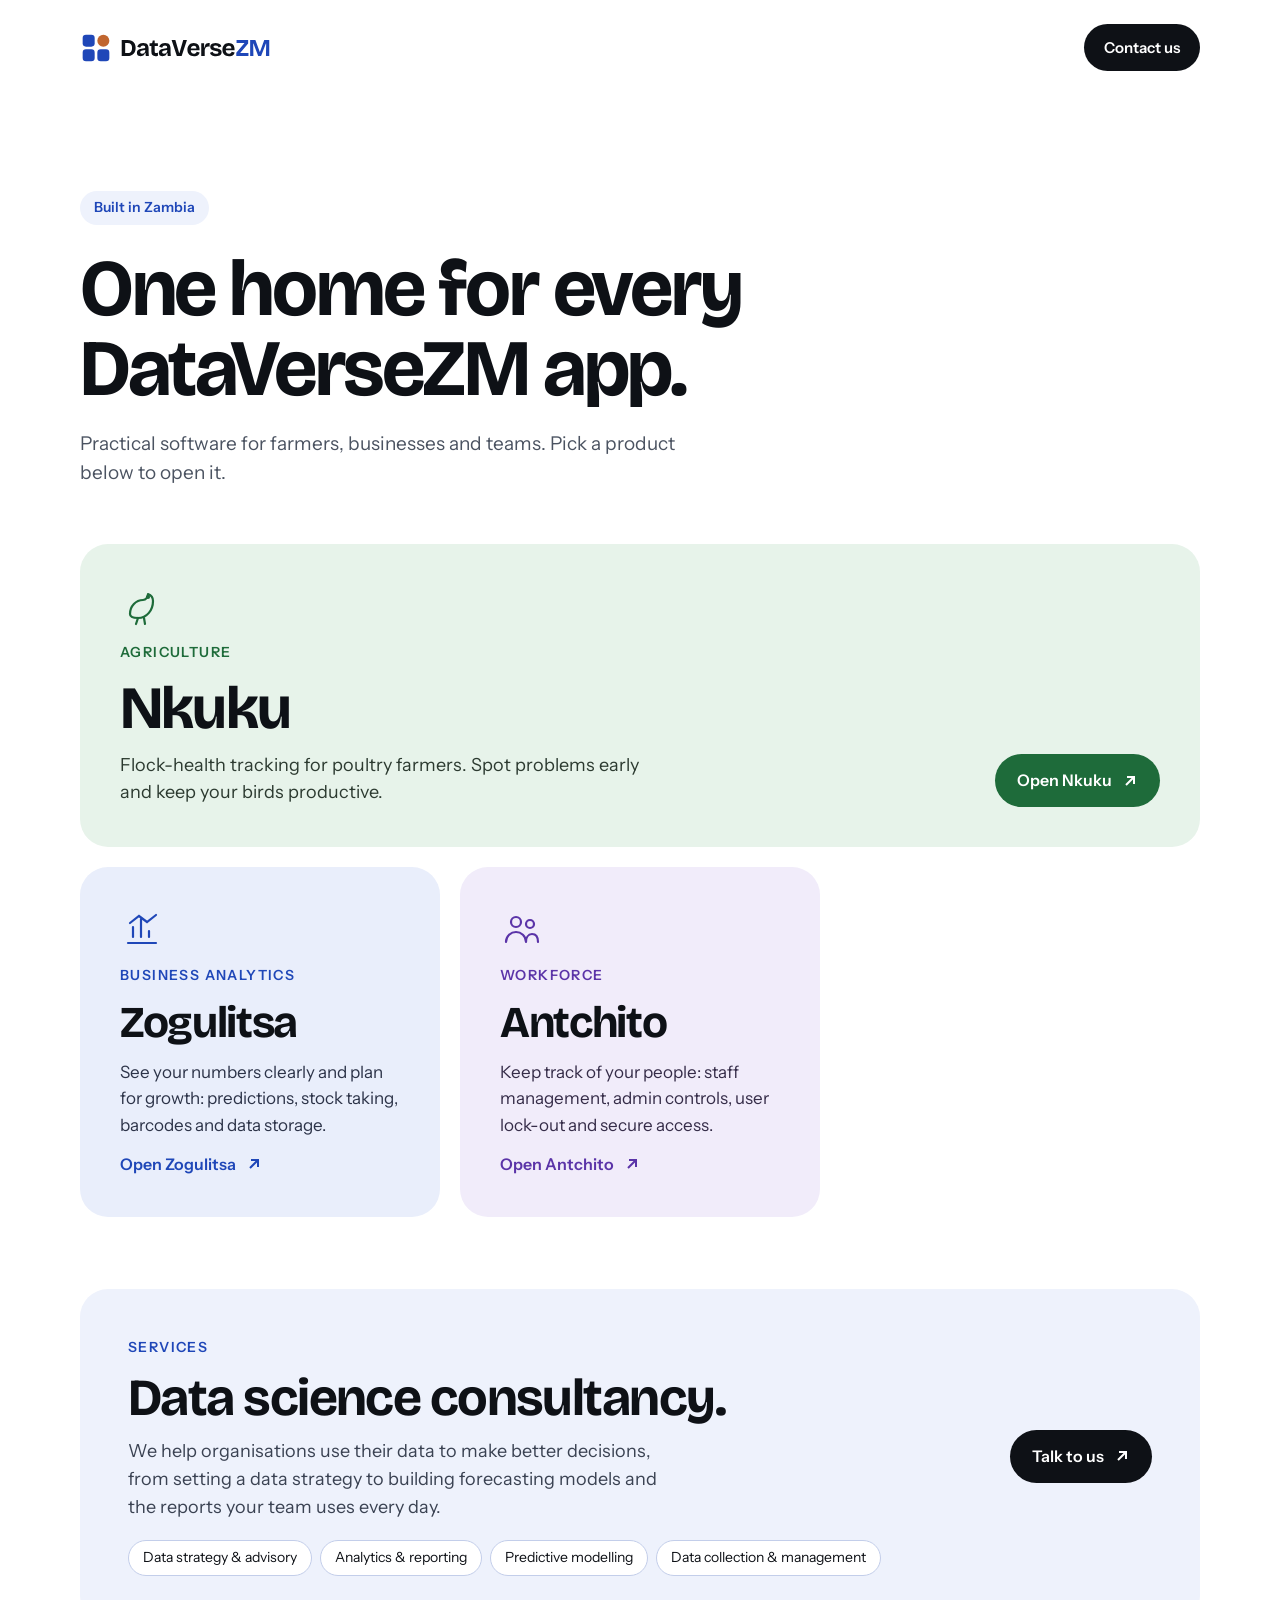
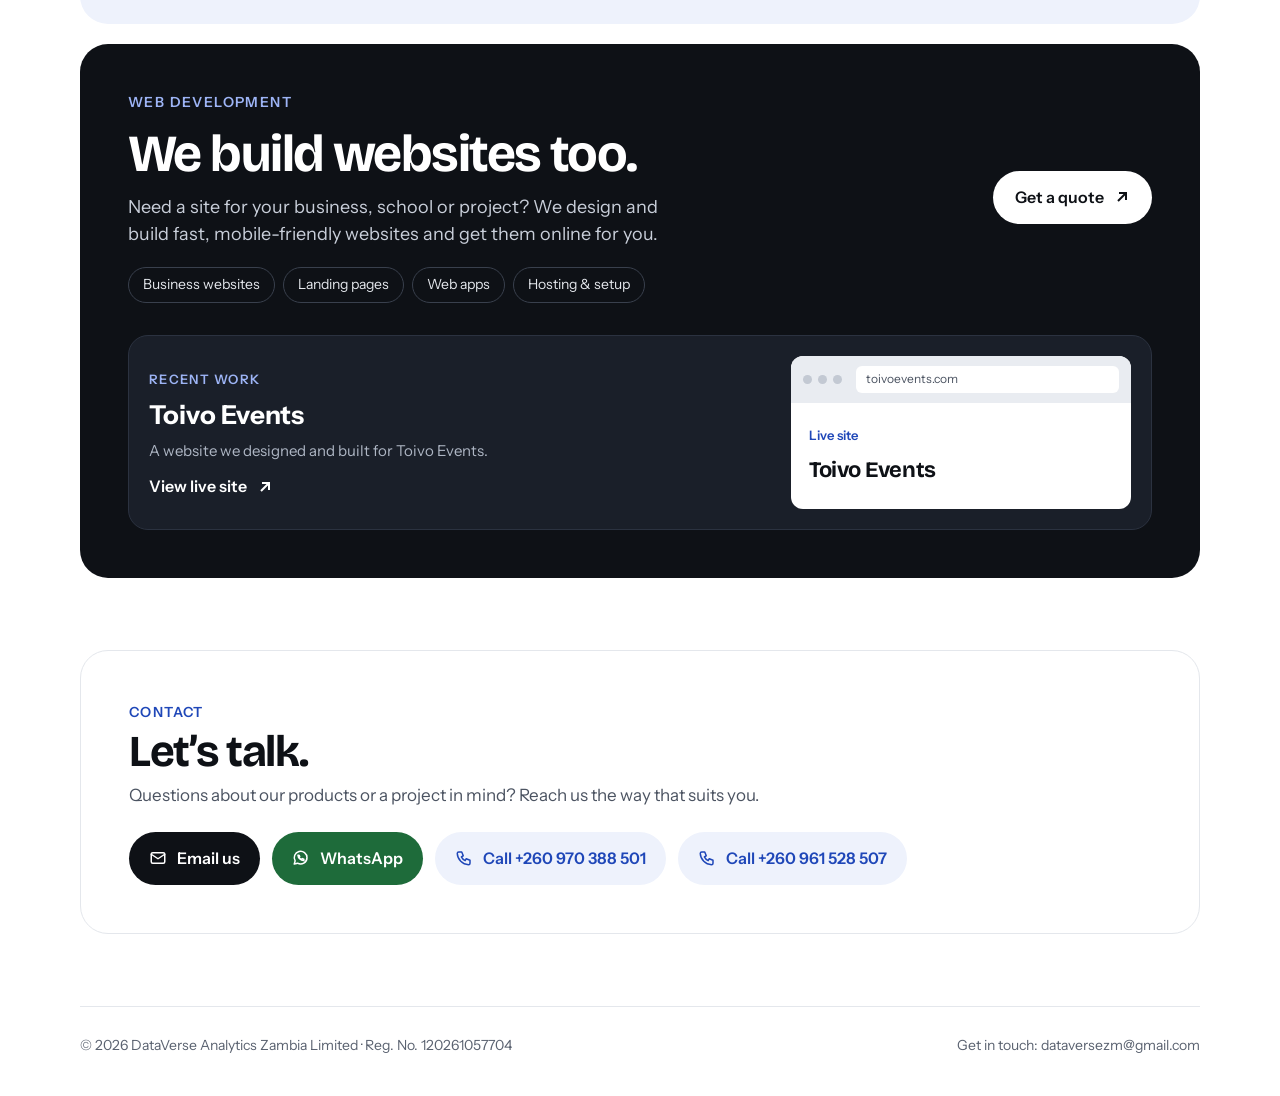
==== index.html @ 5e83c7d2 "Add sitemap, SEO and company info for Google" ====
<!doctype html>
<html lang="en">
<head>
<meta charset="utf-8">
<meta name="viewport" content="width=device-width, initial-scale=1">
<title>DataVerseZM | Data Science Consultancy &amp; Software in Zambia</title>
<meta name="description" content="DataVerse Analytics Zambia Limited (DataVerseZM) is a Lusaka-based data science consultancy and software company. Products: Nkuku, Zogulitsa and Antchito.">
<link rel="canonical" href="https://dataversezm.com/">
<meta name="robots" content="index, follow">
<meta property="og:type" content="website">
<meta property="og:site_name" content="DataVerseZM">
<meta property="og:title" content="DataVerseZM | Data Science Consultancy &amp; Software in Zambia">
<meta property="og:description" content="DataVerse Analytics Zambia Limited (DataVerseZM) is a Lusaka-based data science consultancy and software company. Products: Nkuku, Zogulitsa and Antchito.">
<meta property="og:url" content="https://dataversezm.com/">
<meta property="og:image" content="https://dataversezm.com/og-image.png">
<meta property="og:image:width" content="1200">
<meta property="og:image:height" content="630">
<meta property="og:locale" content="en_ZM">
<meta name="twitter:card" content="summary_large_image">
<meta name="twitter:title" content="DataVerseZM | Data Science Consultancy &amp; Software in Zambia">
<meta name="twitter:description" content="DataVerse Analytics Zambia Limited (DataVerseZM) is a Lusaka-based data science consultancy and software company. Products: Nkuku, Zogulitsa and Antchito.">
<meta name="twitter:image" content="https://dataversezm.com/og-image.png">
<script type="application/ld+json">
{
  "@context": "https://schema.org",
  "@type": "Organization",
  "@id": "https://dataversezm.com/#organization",
  "name": "DataVerseZM",
  "legalName": "DataVerse Analytics Zambia Limited",
  "alternateName": "DataVerse Analytics Zambia",
  "url": "https://dataversezm.com/",
  "logo": "https://dataversezm.com/icon-512.png",
  "image": "https://dataversezm.com/og-image.png",
  "description": "Data science consultancy and software company in Lusaka, Zambia, offering data strategy, analytics and reporting, predictive modelling, data collection and web development.",
  "foundingDate": "2026-11-02",
  "email": "dataversezm@gmail.com",
  "telephone": "+260970388501",
  "address": {
    "@type": "PostalAddress",
    "streetAddress": "Plot 9, Kabulonga Road, Ibex Hill",
    "addressLocality": "Lusaka",
    "addressRegion": "Lusaka Province",
    "addressCountry": "ZM"
  },
  "areaServed": "ZM",
  "contactPoint": [{
    "@type": "ContactPoint",
    "telephone": "+260970388501",
    "contactType": "customer service",
    "areaServed": "ZM",
    "availableLanguage": ["English"]
  }],
  "knowsAbout": ["Data science", "Data analytics", "Predictive modelling", "Business intelligence", "Web development"],
  "makesOffer": [
    {"@type": "Offer", "itemOffered": {"@type": "SoftwareApplication", "name": "Nkuku", "applicationCategory": "BusinessApplication", "url": "https://nkuku-app-dataverse.vercel.app"}},
    {"@type": "Offer", "itemOffered": {"@type": "SoftwareApplication", "name": "Zogulitsa", "applicationCategory": "BusinessApplication", "url": "https://analytics-app-production-2e78.up.railway.app"}},
    {"@type": "Offer", "itemOffered": {"@type": "SoftwareApplication", "name": "Antchito", "applicationCategory": "BusinessApplication", "url": "https://app.antchito-dataversezm.com"}},
    {"@type": "Offer", "itemOffered": {"@type": "Service", "name": "Data science consultancy"}},
    {"@type": "Offer", "itemOffered": {"@type": "Service", "name": "Website design and development"}}
  ]
}
</script>
<link rel="icon" href="/favicon.ico" sizes="any">
<link rel="icon" href="/favicon.svg" type="image/svg+xml">
<link rel="icon" href="/favicon-32.png" type="image/png" sizes="32x32">
<link rel="apple-touch-icon" href="/apple-touch-icon.png">
<link rel="mask-icon" href="/favicon.svg" color="#1F47B8">
<meta name="theme-color" content="#FFFFFF">
<link rel="preconnect" href="https://fonts.googleapis.com">
<link rel="preconnect" href="https://fonts.gstatic.com" crossorigin>
<link href="https://fonts.googleapis.com/css2?family=Bricolage+Grotesque:opsz,wght@12..96,500;12..96,700&family=Instrument+Sans:wght@400;500;600&display=swap" rel="stylesheet">
<style>
  :root{--ink:#0E1116;--muted:#4B5361;--line:#E4E7EC;--accent:#1F47B8}
  *{box-sizing:border-box;margin:0;padding:0}
  html{scroll-behavior:smooth}
  body{font-family:"Instrument Sans",system-ui,sans-serif;background:#fff;color:var(--ink);line-height:1.55}
  a{color:inherit;text-decoration:none}
  a:focus-visible{outline:3px solid var(--accent);outline-offset:3px;border-radius:12px}
  .wrap{max-width:1200px;margin:0 auto;padding:0 clamp(16px,4vw,40px)}
  .display{font-family:"Bricolage Grotesque",system-ui,sans-serif;letter-spacing:-.03em;line-height:1}

  nav{display:flex;flex-wrap:wrap;gap:16px;align-items:center;justify-content:space-between;padding:24px 0}
  .logo{display:flex;align-items:center}
  .logo img{height:32px;width:auto;display:block}
  .btn-dark{padding:12px 20px;border-radius:999px;background:var(--ink);color:#fff;font-weight:600;font-size:15px;transition:opacity .2s}
  .btn-dark:hover{opacity:.85}

  header{padding:clamp(48px,8vw,96px) 0 56px;max-width:820px}
  .pill{display:inline-block;padding:6px 14px;border-radius:999px;background:#EEF2FC;color:var(--accent);font-size:14px;font-weight:600;margin-bottom:24px}
  h1{font-size:clamp(42px,6.5vw,80px);font-weight:700;letter-spacing:-.04em;line-height:1.02}
  header p{margin-top:20px;font-size:19px;color:var(--muted);max-width:600px}

  .grid{display:grid;grid-template-columns:repeat(auto-fit,minmax(min(320px,100%),1fr));gap:20px;padding-bottom:72px}
  .card{display:flex;flex-direction:column;gap:14px;padding:clamp(28px,4vw,40px);border-radius:28px;background:var(--bg);min-height:340px;
    transition:transform .25s cubic-bezier(.2,.8,.2,1),box-shadow .25s;-webkit-tap-highlight-color:transparent}
  @media (hover:hover){ /* hover only on devices that really have it, so taps don't leave cards stuck */
    .card:hover{transform:translateY(-4px);box-shadow:0 20px 40px -24px var(--c)}
    .card:hover .open svg{transform:translate(2px,-2px)}
  }
  /* feedback the moment a finger goes down, which hover can't give on phones */
  .card:active{transform:translateY(-1px) scale(.985);transition-duration:.1s}
  .card:focus-visible{outline:2px solid var(--c);outline-offset:3px;border-radius:28px}
  .card.wide{grid-column:1/-1;flex-direction:row;flex-wrap:wrap;justify-content:space-between;align-items:flex-end;gap:32px;min-height:280px}
  .card.wide .body{flex:1 1 380px;display:flex;flex-direction:column;gap:14px}
  .tag{font-size:14px;font-weight:600;color:var(--c);text-transform:uppercase;letter-spacing:.1em}
  .card h2{font-size:44px;font-weight:700}
  .card.wide h2{font-size:clamp(40px,5vw,60px)}
  .card p{font-size:17px;color:var(--t);max-width:520px}
  .card.wide p{font-size:18px}
  .open{margin-top:auto;display:inline-flex;align-items:center;gap:10px;font-weight:600;color:var(--c)}
  .open svg{transition:transform .25s}
  .open.solid{margin-top:0;padding:14px 22px;border-radius:999px;background:var(--c);color:#fff}

  .nkuku{--bg:#E7F3EA;--c:#1E6B3A;--t:#2C3A30}
  .zogulitsa{--bg:#E9EEFB;--c:#1F47B8;--t:#2C3348}
  .antchito{--bg:#F1ECFA;--c:#5B34A8;--t:#352C48}

  .service{display:flex;flex-wrap:wrap;gap:32px;justify-content:space-between;align-items:center;margin-bottom:72px;
    padding:clamp(28px,4vw,48px);border-radius:28px;background:var(--ink);color:#fff}
  .service .body{flex:1 1 420px;display:flex;flex-direction:column;gap:14px}
  .service .tag{color:#9DB4F5}
  .service h2{font-size:clamp(34px,4.5vw,52px);font-weight:700}
  .service p{font-size:18px;color:#C9CFDA;max-width:560px}
  .service ul{list-style:none;display:flex;flex-wrap:wrap;gap:8px;margin-top:4px}
  .service li{padding:6px 14px;border-radius:999px;border:1px solid #39404D;font-size:14px;color:#E4E7EC}
  .quote{display:inline-flex;align-items:center;gap:10px;padding:14px 22px;border-radius:999px;background:#fff;color:var(--ink);font-weight:600;
    transition:transform .25s cubic-bezier(.2,.8,.2,1);-webkit-tap-highlight-color:transparent}
  @media (hover:hover){.quote:hover{transform:translateY(-2px)}}
  .quote:active{transform:scale(.97);transition-duration:.1s}
  .quote:focus-visible{outline:2px solid #fff;outline-offset:3px;border-radius:999px}
  @media (prefers-reduced-motion:reduce){.quote:hover,.quote:active{transform:none}}
  .service.light{background:#EEF2FC;color:var(--ink);margin-bottom:20px}
  .service.light .tag{color:var(--accent)}
  .service.light p{color:#3A4252}
  .service.light li{border-color:#C3CEEA;color:var(--ink);background:#fff}
  .service.light .quote{background:var(--ink);color:#fff}
  .service.light .quote:focus-visible{outline-color:var(--ink)}
  .work{flex:1 1 100%;display:flex;flex-wrap:wrap;gap:24px;align-items:center;justify-content:space-between;
    padding:20px;border-radius:20px;background:#1A1F29;border:1px solid #2B3240;-webkit-tap-highlight-color:transparent;
    transition:transform .25s cubic-bezier(.2,.8,.2,1),border-color .25s}
  @media (hover:hover){.work:hover{transform:translateY(-3px);border-color:#9DB4F5}}
  .work:active{transform:scale(.99);transition-duration:.1s}
  .work:focus-visible{outline:2px solid #fff;outline-offset:3px;border-radius:20px}
  .work .label{font-size:13px;font-weight:600;color:#9DB4F5;text-transform:uppercase;letter-spacing:.1em}
  .work h3{font-size:26px;font-weight:700;margin-top:4px}
  .work .info{flex:1 1 260px}
  .work .info p{font-size:15px;color:#AEB6C4;margin-top:4px}
  .browser{flex:0 1 340px;border-radius:12px;overflow:hidden;background:#fff;color:var(--ink)}
  .browser .bar{display:flex;align-items:center;gap:6px;padding:10px 12px;background:#E9ECF1}
  .browser .bar i{width:9px;height:9px;border-radius:50%;background:#C3C9D3}
  .browser .bar span{margin-left:8px;flex:1;padding:4px 10px;border-radius:6px;background:#fff;font-size:12px;color:#4B5361}
  .browser .page{padding:22px 18px;display:flex;flex-direction:column;gap:8px}
  .browser .page b{font-size:22px;font-family:"Bricolage Grotesque",system-ui,sans-serif;letter-spacing:-.02em}
  .browser .page em{font-style:normal;font-size:13px;font-weight:600;color:var(--accent)}
  @media (prefers-reduced-motion:reduce){.work:hover,.work:active{transform:none}}
  .contact{display:flex;flex-wrap:wrap;gap:24px;justify-content:space-between;align-items:center;margin-bottom:72px;
    padding:clamp(28px,4vw,48px);border-radius:28px;border:1px solid var(--line)}
  .contact .body{flex:1 1 320px}
  .contact h2{font-size:clamp(30px,4vw,44px);font-weight:700;margin:6px 0 8px}
  .contact p{color:var(--muted);font-size:17px}
  .contact .tag{color:var(--accent)}
  .actions{display:flex;flex-wrap:wrap;gap:12px}
  .act{display:inline-flex;align-items:center;gap:10px;padding:14px 20px;border-radius:999px;font-weight:600;min-height:48px;
    transition:transform .25s cubic-bezier(.2,.8,.2,1);-webkit-tap-highlight-color:transparent}
  .act.mail{background:var(--ink);color:#fff}
  .act.wa{background:#1E6B3A;color:#fff}
  .act.call{background:#EEF2FC;color:var(--accent)}
  @media (hover:hover){.act:hover{transform:translateY(-2px)}}
  .act:active{transform:scale(.97);transition-duration:.1s}
  .act:focus-visible{outline:2px solid var(--accent);outline-offset:3px;border-radius:999px}
  @media (prefers-reduced-motion:reduce){.act:hover,.act:active{transform:none}}
  footer{display:flex;flex-wrap:wrap;gap:12px;justify-content:space-between;padding:28px 0 40px;border-top:1px solid var(--line);font-size:14px;color:#5A6270}
  footer a:hover{color:var(--accent)}
  @media (prefers-reduced-motion:reduce){ /* no movement; colour and shadow changes stay */
    html{scroll-behavior:auto}
    .card:hover,.card:active,.card:hover .open svg{transform:none}
  }
</style>
</head>
<body>
<div class="wrap">
  <nav>
    <a class="logo" href="#" aria-label="DataVerseZM home"><img src="/logo/dataversezm-logo-tight.svg" alt="DataVerseZM" width="191" height="32"></a>
    <a class="btn-dark" href="#contact">Contact us</a>
  </nav>

  <header>
    <span class="pill">Built in Zambia</span>
    <h1 class="display">One home for every DataVerseZM app.</h1>
    <p>Practical software for farmers, businesses and teams. Pick a product below to open it.</p>
  </header>

  <main id="products" class="grid">
    <a class="card wide nkuku" href="https://nkuku-app-dataverse.vercel.app" target="_blank" rel="noopener">
      <div class="body">
        <svg width="44" height="44" viewBox="0 0 44 44" fill="none" stroke="#1E6B3A" stroke-width="2.2" stroke-linecap="round" stroke-linejoin="round" aria-hidden="true"><path d="M10 30c0-8 6-14 13-14 3 0 5-3 5-6 3 1 5 4 5 7 0 9-6 17-15 17-4 0-8-1-8-4z"/><path d="M18 34l-2 6M24 34l1 6"/><circle cx="28" cy="13" r="1"/></svg>
        <span class="tag">Agriculture</span>
        <h2 class="display">Nkuku</h2>
        <p>Flock-health tracking for poultry farmers. Spot problems early and keep your birds productive.</p>
      </div>
      <span class="open solid">Open Nkuku <svg width="16" height="16" viewBox="0 0 16 16" fill="none" stroke="currentColor" stroke-width="2" aria-hidden="true"><path d="M4 12L12 4M5 4h7v7"/></svg></span>
    </a>

    <a class="card zogulitsa" href="https://analytics-app-production-2e78.up.railway.app" target="_blank" rel="noopener">
      <svg width="44" height="44" viewBox="0 0 44 44" fill="none" stroke="#1F47B8" stroke-width="2.2" stroke-linecap="round" aria-hidden="true"><path d="M8 36h28"/><path d="M13 30V20M21 30V12M29 30V24"/><path d="M10 16l9-7 8 6 9-7"/></svg>
      <span class="tag">Business analytics</span>
      <h2 class="display">Zogulitsa</h2>
      <p>See your numbers clearly and plan for growth: predictions, stock taking, barcodes and data storage.</p>
      <span class="open">Open Zogulitsa <svg width="16" height="16" viewBox="0 0 16 16" fill="none" stroke="currentColor" stroke-width="2" aria-hidden="true"><path d="M4 12L12 4M5 4h7v7"/></svg></span>
    </a>

    <a class="card antchito" href="https://app.antchito-dataversezm.com" target="_blank" rel="noopener">
      <svg width="44" height="44" viewBox="0 0 44 44" fill="none" stroke="#5B34A8" stroke-width="2.2" stroke-linecap="round" aria-hidden="true"><circle cx="16" cy="15" r="5"/><circle cx="30" cy="17" r="4"/><path d="M6 35c0-6 5-10 10-10s10 4 10 10M26 35c0-4 2-8 6-8 4 0 6 3 6 8"/></svg>
      <span class="tag">Workforce</span>
      <h2 class="display">Antchito</h2>
      <p>Keep track of your people: staff management, admin controls, user lock-out and secure access.</p>
      <span class="open">Open Antchito <svg width="16" height="16" viewBox="0 0 16 16" fill="none" stroke="currentColor" stroke-width="2" aria-hidden="true"><path d="M4 12L12 4M5 4h7v7"/></svg></span>
    </a>
  </main>

  <section id="consulting" class="service light">
    <div class="body">
      <span class="tag">Services</span>
      <h2 class="display">Data science consultancy.</h2>
      <p>We help organisations use their data to make better decisions, from setting a data strategy to building forecasting models and the reports your team uses every day.</p>
      <ul><li>Data strategy &amp; advisory</li><li>Analytics &amp; reporting</li><li>Predictive modelling</li><li>Data collection &amp; management</li></ul>
    </div>
    <a class="quote" href="mailto:dataversezm@gmail.com?subject=Consultancy%20enquiry">Talk to us <svg width="16" height="16" viewBox="0 0 16 16" fill="none" stroke="currentColor" stroke-width="2" aria-hidden="true"><path d="M4 12L12 4M5 4h7v7"/></svg></a>
  </section>

  <section id="websites" class="service">
    <div class="body">
      <span class="tag">Web development</span>
      <h2 class="display">We build websites too.</h2>
      <p>Need a site for your business, school or project? We design and build fast, mobile-friendly websites and get them online for you.</p>
      <ul><li>Business websites</li><li>Landing pages</li><li>Web apps</li><li>Hosting &amp; setup</li></ul>
    </div>
    <a class="quote" href="mailto:dataversezm@gmail.com?subject=Website%20enquiry">Get a quote <svg width="16" height="16" viewBox="0 0 16 16" fill="none" stroke="currentColor" stroke-width="2" aria-hidden="true"><path d="M4 12L12 4M5 4h7v7"/></svg></a>

    <a class="work" href="https://toivoevents.com" target="_blank" rel="noopener">
      <div class="info">
        <span class="label">Recent work</span>
        <h3>Toivo Events</h3>
        <p>A website we designed and built for Toivo Events.</p>
        <span class="open" style="--c:#fff;margin-top:12px">View live site <svg width="16" height="16" viewBox="0 0 16 16" fill="none" stroke="currentColor" stroke-width="2" aria-hidden="true"><path d="M4 12L12 4M5 4h7v7"/></svg></span>
      </div>
      <div class="browser" aria-hidden="true">
        <div class="bar"><i></i><i></i><i></i><span>toivoevents.com</span></div>
        <div class="page"><em>Live site</em><b>Toivo Events</b></div>
      </div>
    </a>
  </section>

  <section id="contact" class="contact">
    <div class="body">
      <span class="tag">Contact</span>
      <h2 class="display">Let&rsquo;s talk.</h2>
      <p>Questions about our products or a project in mind? Reach us the way that suits you.</p>
    </div>
    <div class="actions">
      <a class="act mail" href="https://mail.google.com/mail/?view=cm&amp;fs=1&amp;to=dataversezm@gmail.com&amp;su=Enquiry%20from%20website" target="_blank" rel="noopener">
        <svg width="18" height="18" viewBox="0 0 24 24" fill="none" stroke="currentColor" stroke-width="2" stroke-linecap="round" stroke-linejoin="round" aria-hidden="true"><rect x="3" y="5" width="18" height="14" rx="2"/><path d="M3 7l9 6 9-6"/></svg>Email us</a>
      <a class="act wa" href="https://wa.me/260970388501?text=Hello%20DataVerseZM%2C%20I%27d%20like%20to%20find%20out%20more%20about%20" target="_blank" rel="noopener">
        <svg width="18" height="18" viewBox="0 0 24 24" fill="none" stroke="currentColor" stroke-width="2" stroke-linecap="round" stroke-linejoin="round" aria-hidden="true"><path d="M20 11.5a8.5 8.5 0 0 1-12.6 7.4L3 20l1.2-4.2A8.5 8.5 0 1 1 20 11.5z"/><path d="M9 9.5c.3 2 1.6 3.6 3.6 4.4l1.2-1.1 2 .8v1.6c-3.8.4-7.6-3-7.9-6.9H9.5L10.3 10z"/></svg>WhatsApp</a>
      <a class="act call" href="tel:+260970388501">
        <svg width="18" height="18" viewBox="0 0 24 24" fill="none" stroke="currentColor" stroke-width="2" stroke-linecap="round" stroke-linejoin="round" aria-hidden="true"><path d="M5 4h4l2 5-2.5 1.5a11 11 0 0 0 5 5L15 13l5 2v4a2 2 0 0 1-2 2A16 16 0 0 1 3 6a2 2 0 0 1 2-2z"/></svg>Call +260 970 388 501</a>
      <a class="act call" href="tel:+260961528507">
        <svg width="18" height="18" viewBox="0 0 24 24" fill="none" stroke="currentColor" stroke-width="2" stroke-linecap="round" stroke-linejoin="round" aria-hidden="true"><path d="M5 4h4l2 5-2.5 1.5a11 11 0 0 0 5 5L15 13l5 2v4a2 2 0 0 1-2 2A16 16 0 0 1 3 6a2 2 0 0 1 2-2z"/></svg>Call +260 961 528 507</a>
    </div>
  </section>

  <footer>
    <span>© <span id="yr">2026</span> DataVerse Analytics Zambia Limited · Reg. No. 120261057704</span>
    <span>Get in touch: <a href="mailto:dataversezm@gmail.com">dataversezm@gmail.com</a></span>
  </footer>
</div>
<script>document.getElementById("yr").textContent=new Date().getFullYear();</script>
</body>
</html>
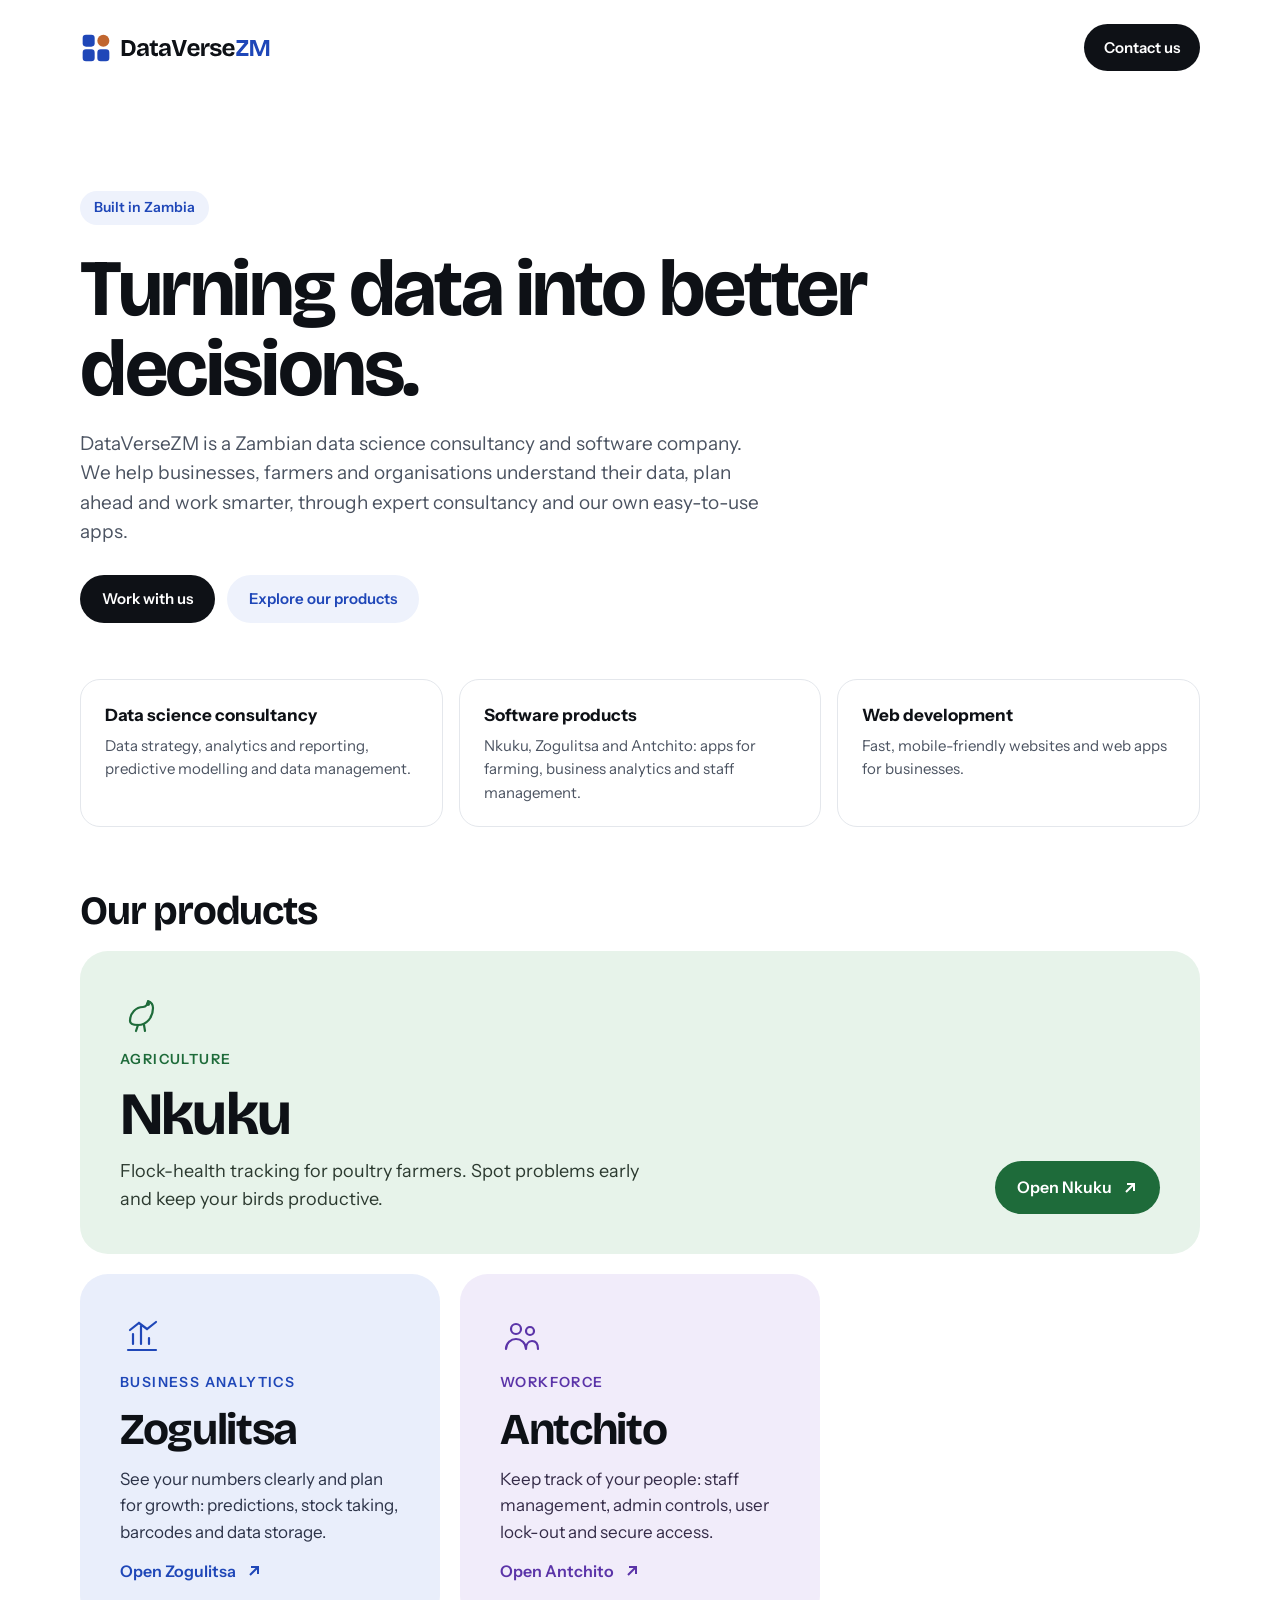
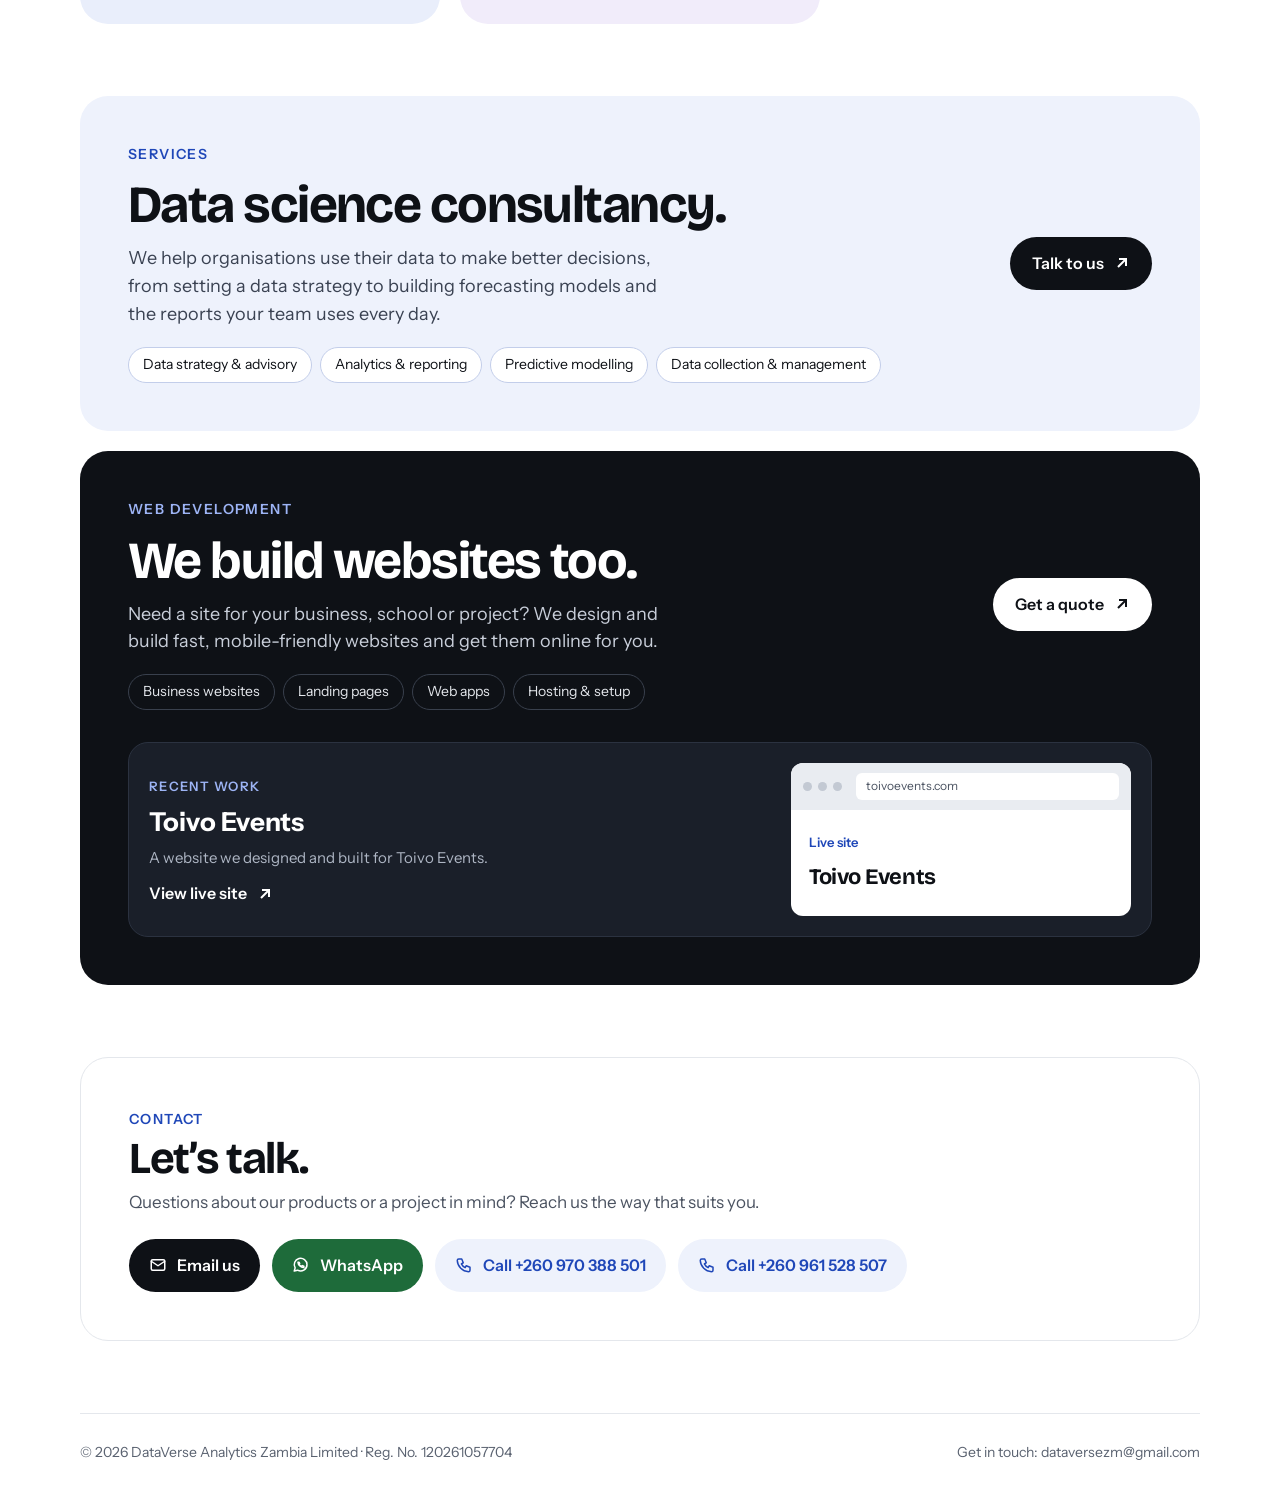
==== commit 1374369f: "New hero text and what-we-do section" ====
--- a/index.html
+++ b/index.html
@@ -3,13 +3,13 @@
 <head>
 <meta charset="utf-8">
 <meta name="viewport" content="width=device-width, initial-scale=1">
-<title>DataVerseZM | Data Science Consultancy &amp; Software in Zambia</title>
+<title>DataVerseZM</title>
 <meta name="description" content="DataVerse Analytics Zambia Limited (DataVerseZM) is a Lusaka-based data science consultancy and software company. Products: Nkuku, Zogulitsa and Antchito.">
 <link rel="canonical" href="https://dataversezm.com/">
 <meta name="robots" content="index, follow">
 <meta property="og:type" content="website">
 <meta property="og:site_name" content="DataVerseZM">
-<meta property="og:title" content="DataVerseZM | Data Science Consultancy &amp; Software in Zambia">
+<meta property="og:title" content="DataVerseZM">
 <meta property="og:description" content="DataVerse Analytics Zambia Limited (DataVerseZM) is a Lusaka-based data science consultancy and software company. Products: Nkuku, Zogulitsa and Antchito.">
 <meta property="og:url" content="https://dataversezm.com/">
 <meta property="og:image" content="https://dataversezm.com/og-image.png">
@@ -17,7 +17,7 @@
 <meta property="og:image:height" content="630">
 <meta property="og:locale" content="en_ZM">
 <meta name="twitter:card" content="summary_large_image">
-<meta name="twitter:title" content="DataVerseZM | Data Science Consultancy &amp; Software in Zambia">
+<meta name="twitter:title" content="DataVerseZM">
 <meta name="twitter:description" content="DataVerse Analytics Zambia Limited (DataVerseZM) is a Lusaka-based data science consultancy and software company. Products: Nkuku, Zogulitsa and Antchito.">
 <meta name="twitter:image" content="https://dataversezm.com/og-image.png">
 <script type="application/ld+json">
@@ -88,7 +88,16 @@
   header{padding:clamp(48px,8vw,96px) 0 56px;max-width:820px}
   .pill{display:inline-block;padding:6px 14px;border-radius:999px;background:#EEF2FC;color:var(--accent);font-size:14px;font-weight:600;margin-bottom:24px}
   h1{font-size:clamp(42px,6.5vw,80px);font-weight:700;letter-spacing:-.04em;line-height:1.02}
-  header p{margin-top:20px;font-size:19px;color:var(--muted);max-width:600px}
+  header p{margin-top:20px;font-size:19px;color:var(--muted);max-width:680px}
+  .hero-cta{display:flex;flex-wrap:wrap;gap:12px;margin-top:28px}
+  .hero-cta a{min-height:48px;display:inline-flex;align-items:center;padding:12px 22px}
+  .btn-light{border-radius:999px;background:#EEF2FC;color:var(--accent);font-weight:600;font-size:15px;transition:opacity .2s}
+  .btn-light:hover{opacity:.85}
+  .what{display:grid;grid-template-columns:repeat(auto-fit,minmax(min(260px,100%),1fr));gap:16px;padding-bottom:64px}
+  .what div{padding:22px 24px;border:1px solid var(--line);border-radius:20px;display:flex;flex-direction:column;gap:6px}
+  .what b{font-size:17px}
+  .what span{color:var(--muted);font-size:15px}
+  .section-title{font-size:clamp(28px,3.5vw,40px);font-weight:700;margin-bottom:20px}
 
   .grid{display:grid;grid-template-columns:repeat(auto-fit,minmax(min(320px,100%),1fr));gap:20px;padding-bottom:72px}
   .card{display:flex;flex-direction:column;gap:14px;padding:clamp(28px,4vw,40px);border-radius:28px;background:var(--bg);min-height:340px;
@@ -186,9 +195,21 @@
 
   <header>
     <span class="pill">Built in Zambia</span>
-    <h1 class="display">One home for every DataVerseZM app.</h1>
-    <p>Practical software for farmers, businesses and teams. Pick a product below to open it.</p>
+    <h1 class="display">Turning data into better decisions.</h1>
+    <p>DataVerseZM is a Zambian data science consultancy and software company. We help businesses, farmers and organisations understand their data, plan ahead and work smarter, through expert consultancy and our own easy-to-use apps.</p>
+    <div class="hero-cta">
+      <a class="btn-dark" href="#consulting">Work with us</a>
+      <a class="btn-light" href="#products">Explore our products</a>
+    </div>
   </header>
+
+  <section class="what" aria-label="What we do">
+    <div><b>Data science consultancy</b><span>Data strategy, analytics and reporting, predictive modelling and data management.</span></div>
+    <div><b>Software products</b><span>Nkuku, Zogulitsa and Antchito: apps for farming, business analytics and staff management.</span></div>
+    <div><b>Web development</b><span>Fast, mobile-friendly websites and web apps for businesses.</span></div>
+  </section>
+
+  <h2 id="products-title" class="display section-title">Our products</h2>
 
   <main id="products" class="grid">
     <a class="card wide nkuku" href="https://nkuku-app-dataverse.vercel.app" target="_blank" rel="noopener">
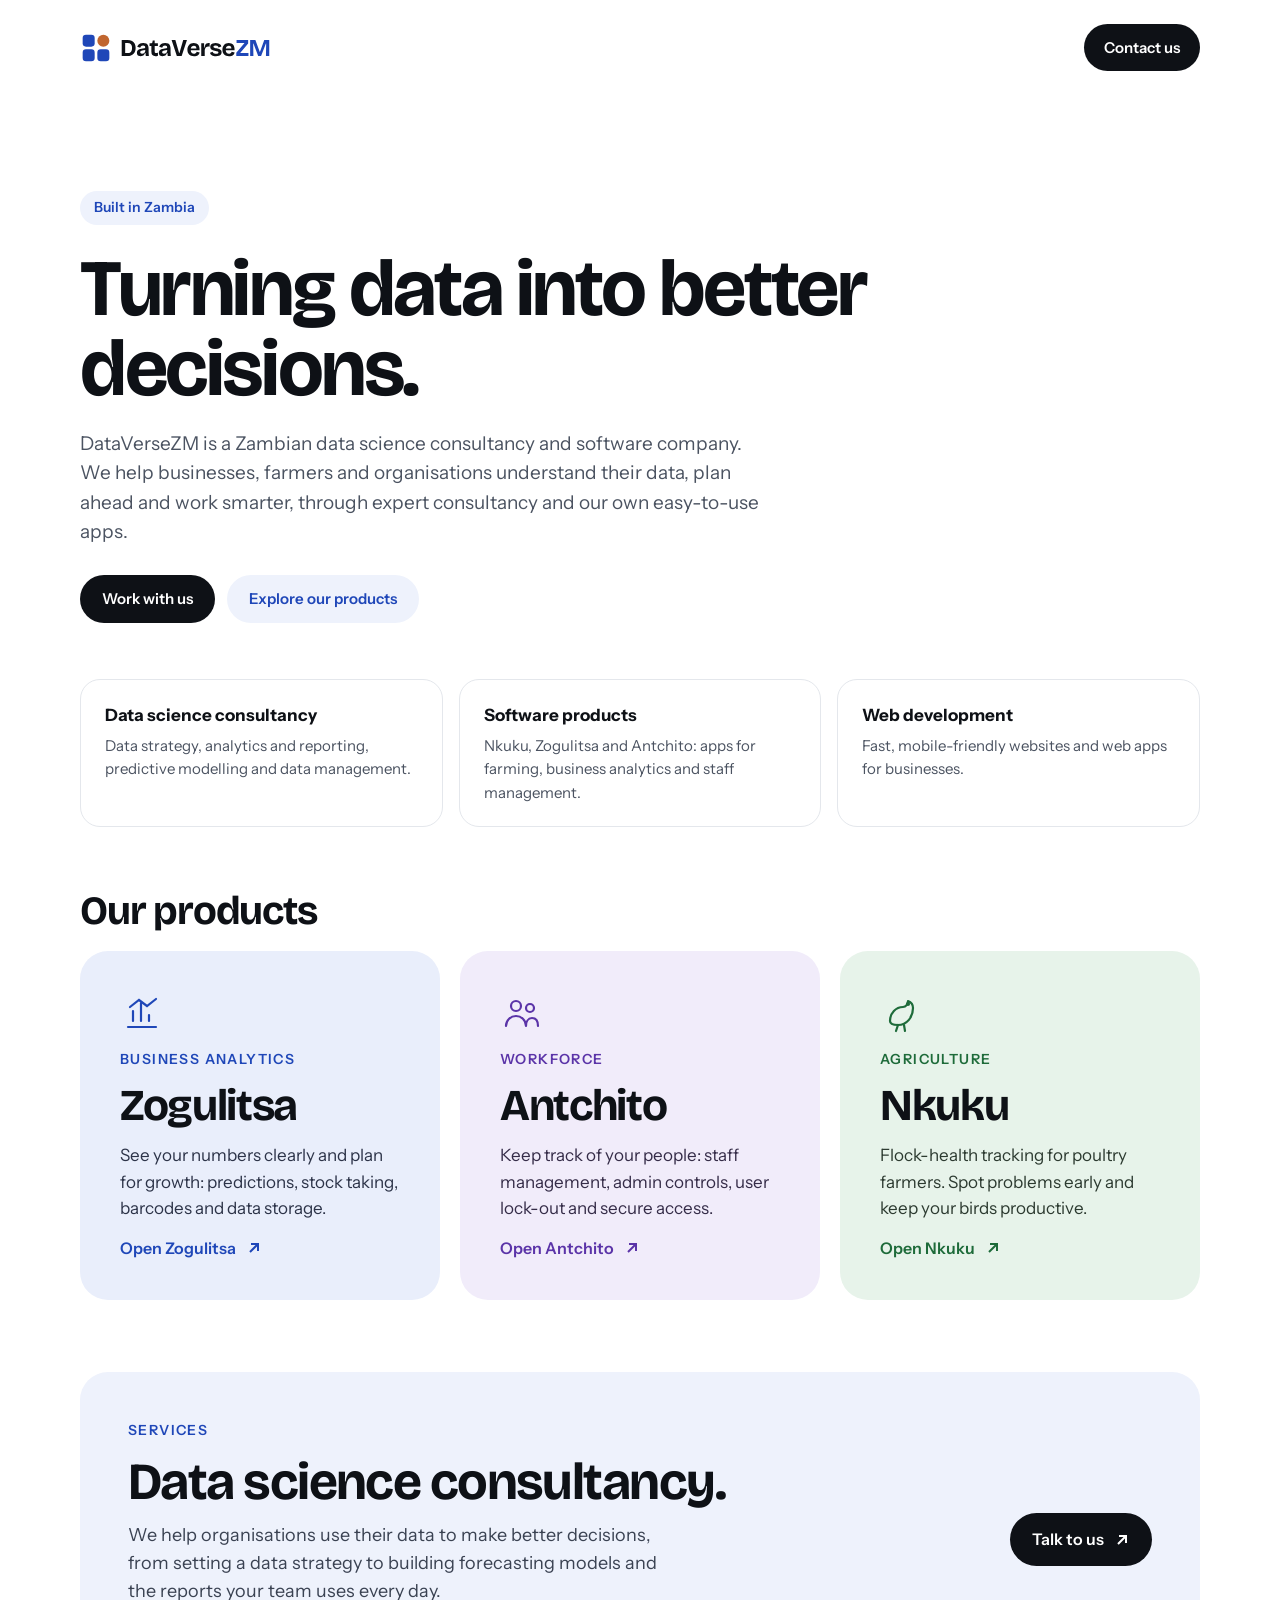
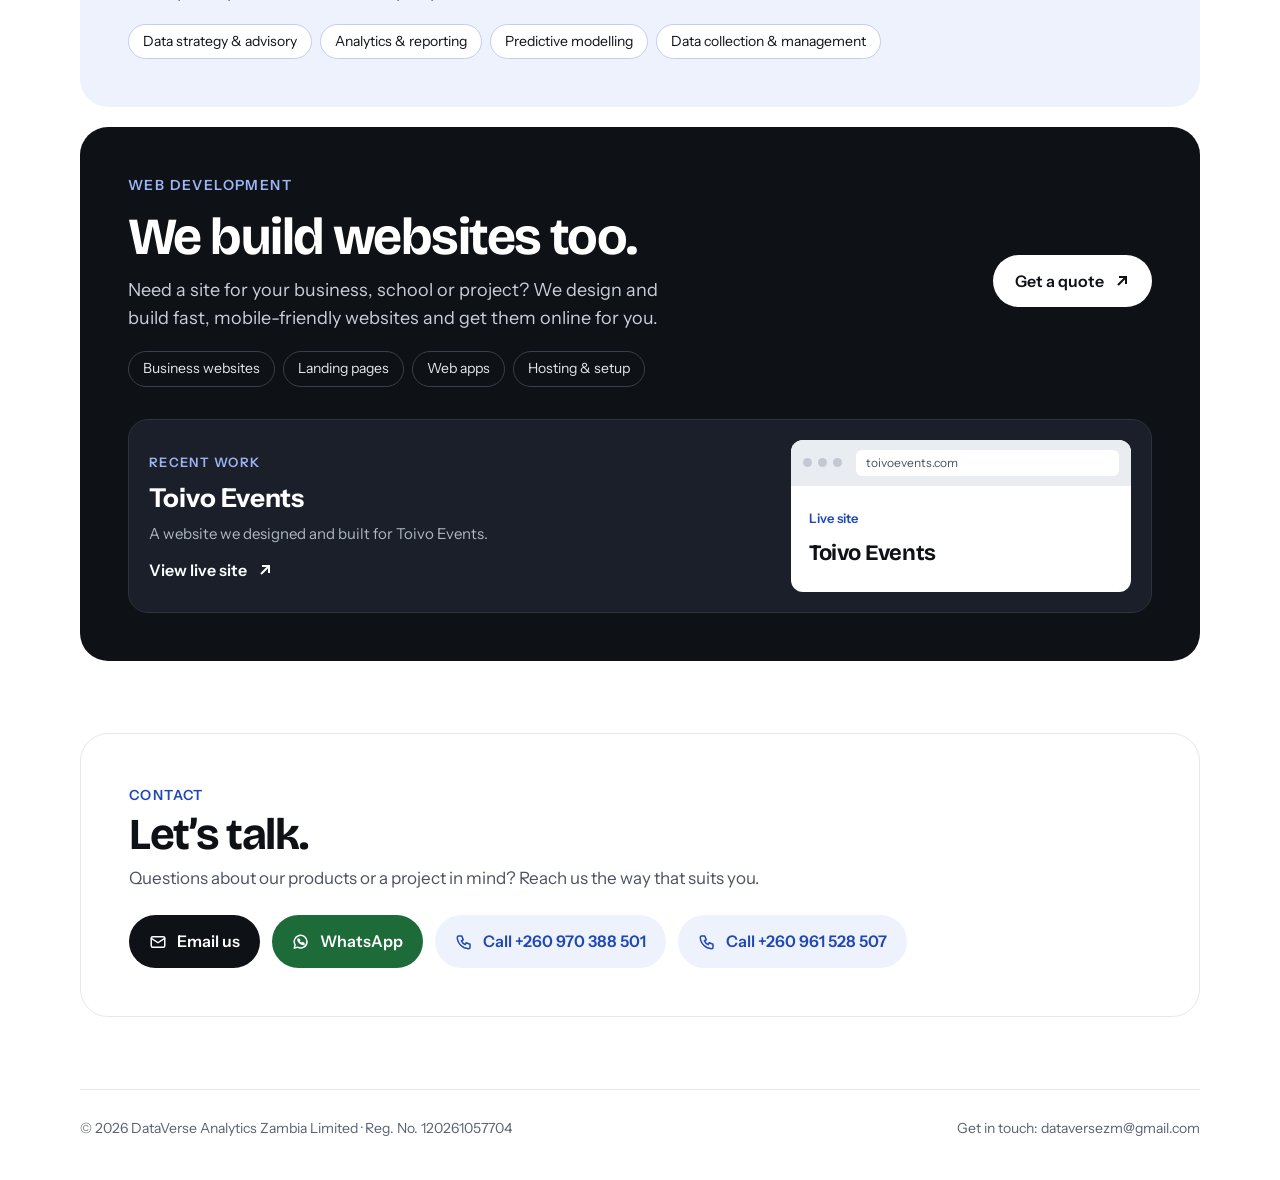
==== commit 3530c00b: "Put product cards in one row" ====
--- a/index.html
+++ b/index.html
@@ -212,16 +212,6 @@
   <h2 id="products-title" class="display section-title">Our products</h2>
 
   <main id="products" class="grid">
-    <a class="card wide nkuku" href="https://nkuku-app-dataverse.vercel.app" target="_blank" rel="noopener">
-      <div class="body">
-        <svg width="44" height="44" viewBox="0 0 44 44" fill="none" stroke="#1E6B3A" stroke-width="2.2" stroke-linecap="round" stroke-linejoin="round" aria-hidden="true"><path d="M10 30c0-8 6-14 13-14 3 0 5-3 5-6 3 1 5 4 5 7 0 9-6 17-15 17-4 0-8-1-8-4z"/><path d="M18 34l-2 6M24 34l1 6"/><circle cx="28" cy="13" r="1"/></svg>
-        <span class="tag">Agriculture</span>
-        <h2 class="display">Nkuku</h2>
-        <p>Flock-health tracking for poultry farmers. Spot problems early and keep your birds productive.</p>
-      </div>
-      <span class="open solid">Open Nkuku <svg width="16" height="16" viewBox="0 0 16 16" fill="none" stroke="currentColor" stroke-width="2" aria-hidden="true"><path d="M4 12L12 4M5 4h7v7"/></svg></span>
-    </a>
-
     <a class="card zogulitsa" href="https://analytics-app-production-2e78.up.railway.app" target="_blank" rel="noopener">
       <svg width="44" height="44" viewBox="0 0 44 44" fill="none" stroke="#1F47B8" stroke-width="2.2" stroke-linecap="round" aria-hidden="true"><path d="M8 36h28"/><path d="M13 30V20M21 30V12M29 30V24"/><path d="M10 16l9-7 8 6 9-7"/></svg>
       <span class="tag">Business analytics</span>
@@ -236,6 +226,14 @@
       <h2 class="display">Antchito</h2>
       <p>Keep track of your people: staff management, admin controls, user lock-out and secure access.</p>
       <span class="open">Open Antchito <svg width="16" height="16" viewBox="0 0 16 16" fill="none" stroke="currentColor" stroke-width="2" aria-hidden="true"><path d="M4 12L12 4M5 4h7v7"/></svg></span>
+    </a>
+
+    <a class="card nkuku" href="https://nkuku-app-dataverse.vercel.app" target="_blank" rel="noopener">
+      <svg width="44" height="44" viewBox="0 0 44 44" fill="none" stroke="#1E6B3A" stroke-width="2.2" stroke-linecap="round" stroke-linejoin="round" aria-hidden="true"><path d="M10 30c0-8 6-14 13-14 3 0 5-3 5-6 3 1 5 4 5 7 0 9-6 17-15 17-4 0-8-1-8-4z"/><path d="M18 34l-2 6M24 34l1 6"/><circle cx="28" cy="13" r="1"/></svg>
+      <span class="tag">Agriculture</span>
+      <h2 class="display">Nkuku</h2>
+      <p>Flock-health tracking for poultry farmers. Spot problems early and keep your birds productive.</p>
+      <span class="open">Open Nkuku <svg width="16" height="16" viewBox="0 0 16 16" fill="none" stroke="currentColor" stroke-width="2" aria-hidden="true"><path d="M4 12L12 4M5 4h7v7"/></svg></span>
     </a>
   </main>
 
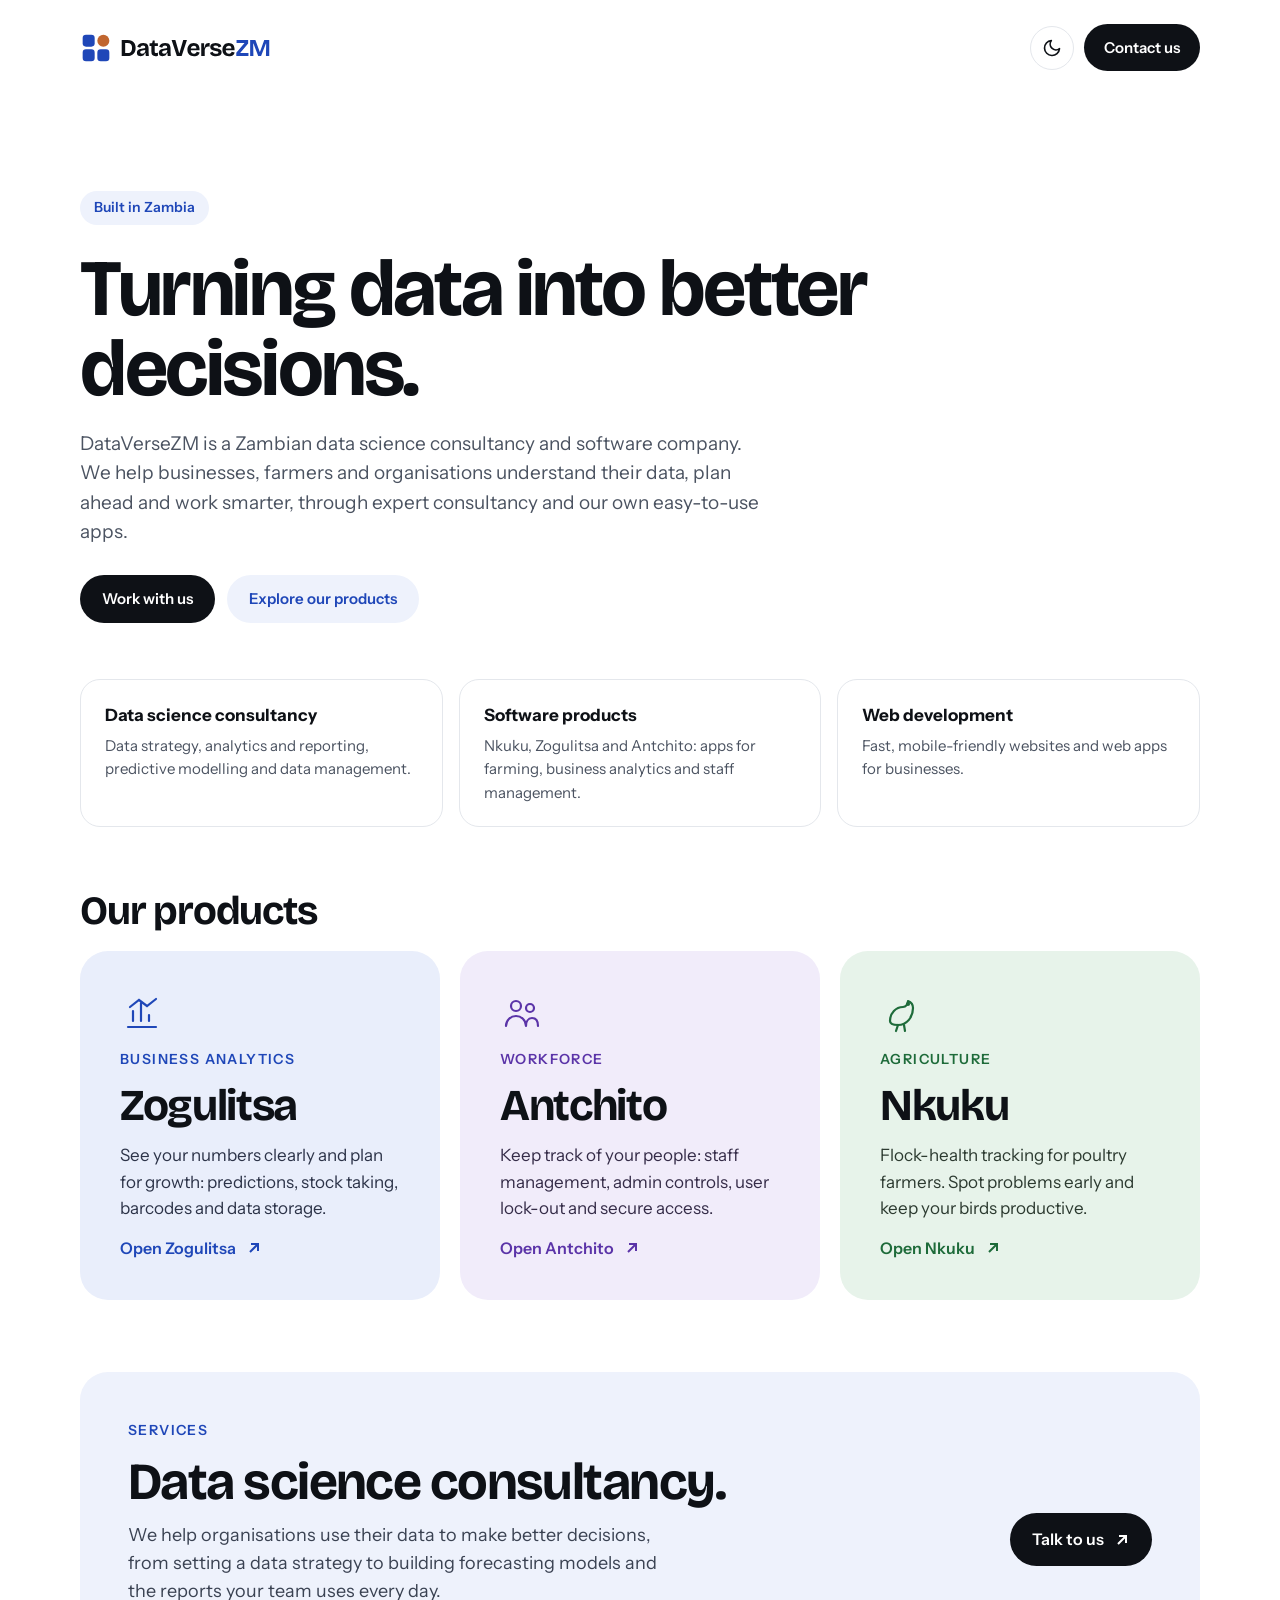
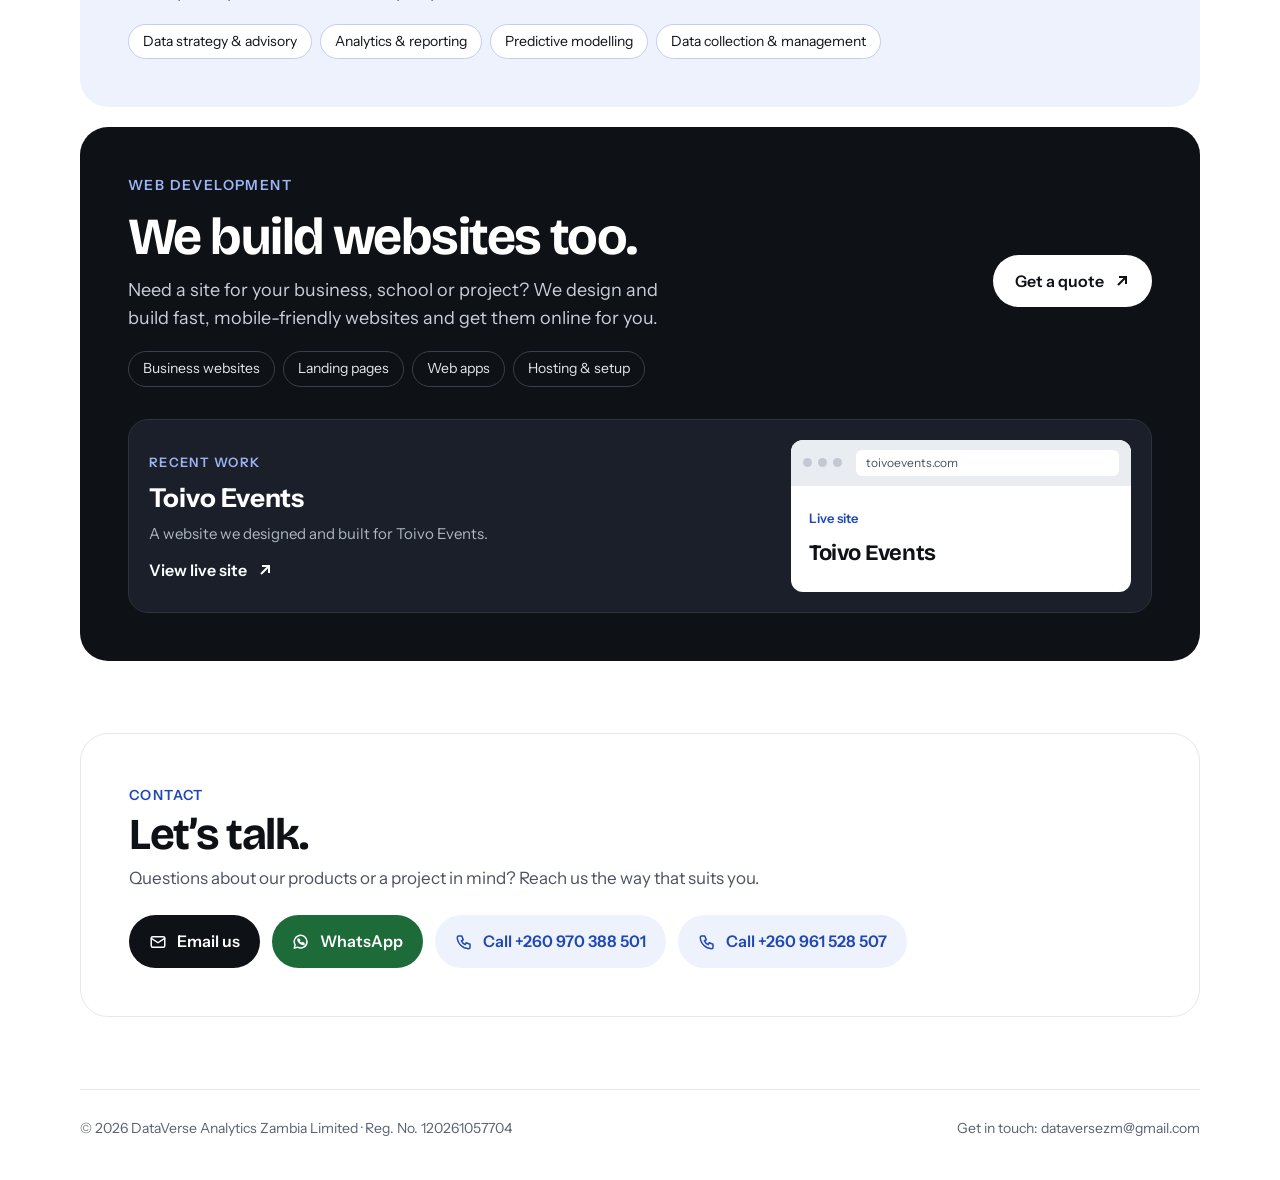
==== commit 9d250588: "Add dark mode" ====
--- a/index.html
+++ b/index.html
@@ -65,7 +65,15 @@
 <link rel="icon" href="/favicon-32.png" type="image/png" sizes="32x32">
 <link rel="apple-touch-icon" href="/apple-touch-icon.png">
 <link rel="mask-icon" href="/favicon.svg" color="#1F47B8">
-<meta name="theme-color" content="#FFFFFF">
+<meta name="theme-color" content="#FFFFFF" media="(prefers-color-scheme: light)">
+<meta name="theme-color" content="#0B0E14" media="(prefers-color-scheme: dark)">
+<script>
+  (function(){ // set theme before paint to avoid a flash
+    var t=null; try{t=localStorage.getItem('theme')}catch(e){}
+    if(t!=='light'&&t!=='dark'){t=matchMedia('(prefers-color-scheme: dark)').matches?'dark':'light'}
+    document.documentElement.setAttribute('data-theme',t);
+  })();
+</script>
 <link rel="preconnect" href="https://fonts.googleapis.com">
 <link rel="preconnect" href="https://fonts.gstatic.com" crossorigin>
 <link href="https://fonts.googleapis.com/css2?family=Bricolage+Grotesque:opsz,wght@12..96,500;12..96,700&family=Instrument+Sans:wght@400;500;600&display=swap" rel="stylesheet">
@@ -184,13 +192,48 @@
     html{scroll-behavior:auto}
     .card:hover,.card:active,.card:hover .open svg{transform:none}
   }
+
+  /* ---------- dark mode ---------- */
+  :root{color-scheme:light}
+  :root[data-theme="dark"]{color-scheme:dark;--ink:#E9EDF3;--muted:#A3ADBD;--line:#262C38;--accent:#8FA9F7}
+  [data-theme="dark"] body{background:#0B0E14}
+  [data-theme="dark"] .btn-dark,[data-theme="dark"] .act.mail{background:#E9EDF3;color:#0B0E14}
+  [data-theme="dark"] .pill,[data-theme="dark"] .btn-light,[data-theme="dark"] .act.call{background:#18213A;color:#9DB4F5}
+  [data-theme="dark"] .nkuku{--bg:#122219;--c:#6FCF97;--t:#C9DCCF}
+  [data-theme="dark"] .zogulitsa{--bg:#131B31;--c:#8FA9F7;--t:#C9D2E8}
+  [data-theme="dark"] .antchito{--bg:#1D1731;--c:#B79BF0;--t:#D6CCEA}
+  [data-theme="dark"] .service{background:#151A24;border:1px solid #262C38}
+  [data-theme="dark"] .service.light{background:#131B31;border-color:#22305A}
+  [data-theme="dark"] .service.light p{color:#C9D2E8}
+  [data-theme="dark"] .service.light li{background:#0B0E14;border-color:#2B3657;color:#E9EDF3}
+  [data-theme="dark"] .quote,[data-theme="dark"] .service.light .quote{background:#E9EDF3;color:#0B0E14}
+  [data-theme="dark"] .browser{color:#0E1116}
+  [data-theme="dark"] footer{color:#8A93A3}
+  [data-theme="dark"] .card > svg{stroke:var(--c)}
+  .logo .dark-logo{display:none}
+  [data-theme="dark"] .logo .light-logo{display:none}
+  [data-theme="dark"] .logo .dark-logo{display:block}
+  .nav-right{display:flex;align-items:center;gap:10px}
+  .theme-toggle{width:44px;height:44px;border-radius:999px;border:1px solid var(--line);background:transparent;color:var(--ink);
+    display:grid;place-items:center;cursor:pointer;transition:background-color .2s ease,border-color .2s ease;-webkit-tap-highlight-color:transparent}
+  @media (hover:hover) and (pointer:fine){.theme-toggle:hover{background:rgba(127,127,127,.12)}}
+  .theme-toggle:focus-visible{outline:2px solid var(--accent);outline-offset:3px}
+  .theme-toggle .moon{display:block}.theme-toggle .sun{display:none}
+  [data-theme="dark"] .theme-toggle .moon{display:none}
+  [data-theme="dark"] .theme-toggle .sun{display:block}
 </style>
 </head>
 <body>
 <div class="wrap">
   <nav>
-    <a class="logo" href="#" aria-label="DataVerseZM home"><img src="/logo/dataversezm-logo-tight.svg" alt="DataVerseZM" width="191" height="32"></a>
-    <a class="btn-dark" href="#contact">Contact us</a>
+    <a class="logo" href="#" aria-label="DataVerseZM home"><img class="light-logo" src="/logo/dataversezm-logo-tight.svg" alt="DataVerseZM" width="191" height="32"><img class="dark-logo" src="/logo/dataversezm-logo-white-tight.svg" alt="DataVerseZM" width="191" height="32"></a>
+    <div class="nav-right">
+      <button class="theme-toggle" type="button" aria-label="Switch to dark mode">
+        <svg class="moon" width="20" height="20" viewBox="0 0 24 24" fill="none" stroke="currentColor" stroke-width="2" stroke-linecap="round" stroke-linejoin="round" aria-hidden="true"><path d="M21 12.8A9 9 0 1 1 11.2 3a7 7 0 0 0 9.8 9.8z"/></svg>
+        <svg class="sun" width="20" height="20" viewBox="0 0 24 24" fill="none" stroke="currentColor" stroke-width="2" stroke-linecap="round" aria-hidden="true"><circle cx="12" cy="12" r="4.5"/><path d="M12 2v2M12 20v2M4.9 4.9l1.4 1.4M17.7 17.7l1.4 1.4M2 12h2M20 12h2M4.9 19.1l1.4-1.4M17.7 6.3l1.4-1.4"/></svg>
+      </button>
+      <a class="btn-dark" href="#contact">Contact us</a>
+    </div>
   </nav>
 
   <header>
@@ -293,6 +336,24 @@
     <span>Get in touch: <a href="mailto:dataversezm@gmail.com">dataversezm@gmail.com</a></span>
   </footer>
 </div>
-<script>document.getElementById("yr").textContent=new Date().getFullYear();</script>
+<script>
+document.getElementById("yr").textContent=new Date().getFullYear();
+(function(){
+  var root=document.documentElement, btn=document.querySelector('.theme-toggle');
+  function label(){btn.setAttribute('aria-label', root.getAttribute('data-theme')==='dark'?'Switch to light mode':'Switch to dark mode')}
+  label();
+  btn.addEventListener('click',function(){
+    var t=root.getAttribute('data-theme')==='dark'?'light':'dark';
+    root.setAttribute('data-theme',t); label();
+    try{localStorage.setItem('theme',t)}catch(e){}
+  });
+  // follow the system setting until the visitor picks one
+  var mq=matchMedia('(prefers-color-scheme: dark)');
+  mq.addEventListener&&mq.addEventListener('change',function(e){
+    var saved=null; try{saved=localStorage.getItem('theme')}catch(err){}
+    if(saved!=='light'&&saved!=='dark'){root.setAttribute('data-theme',e.matches?'dark':'light'); label();}
+  });
+})();
+</script>
 </body>
 </html>
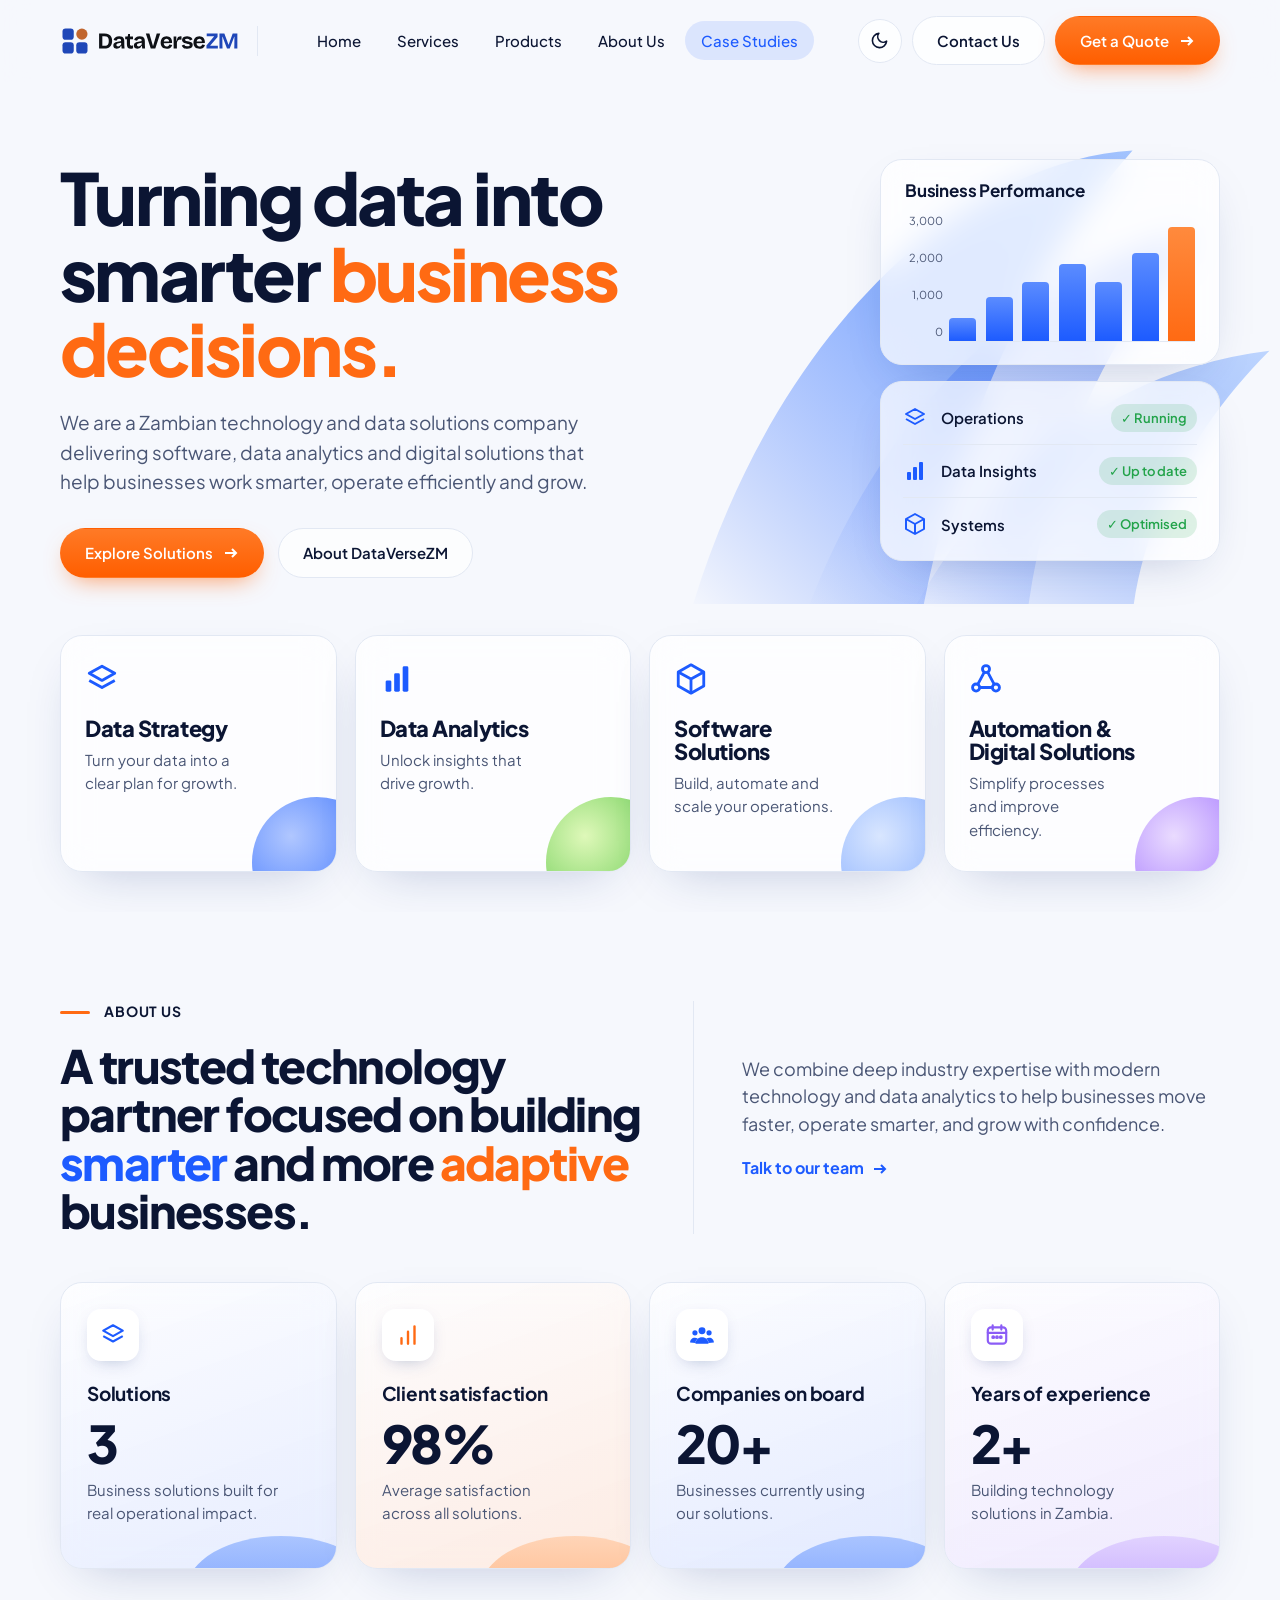
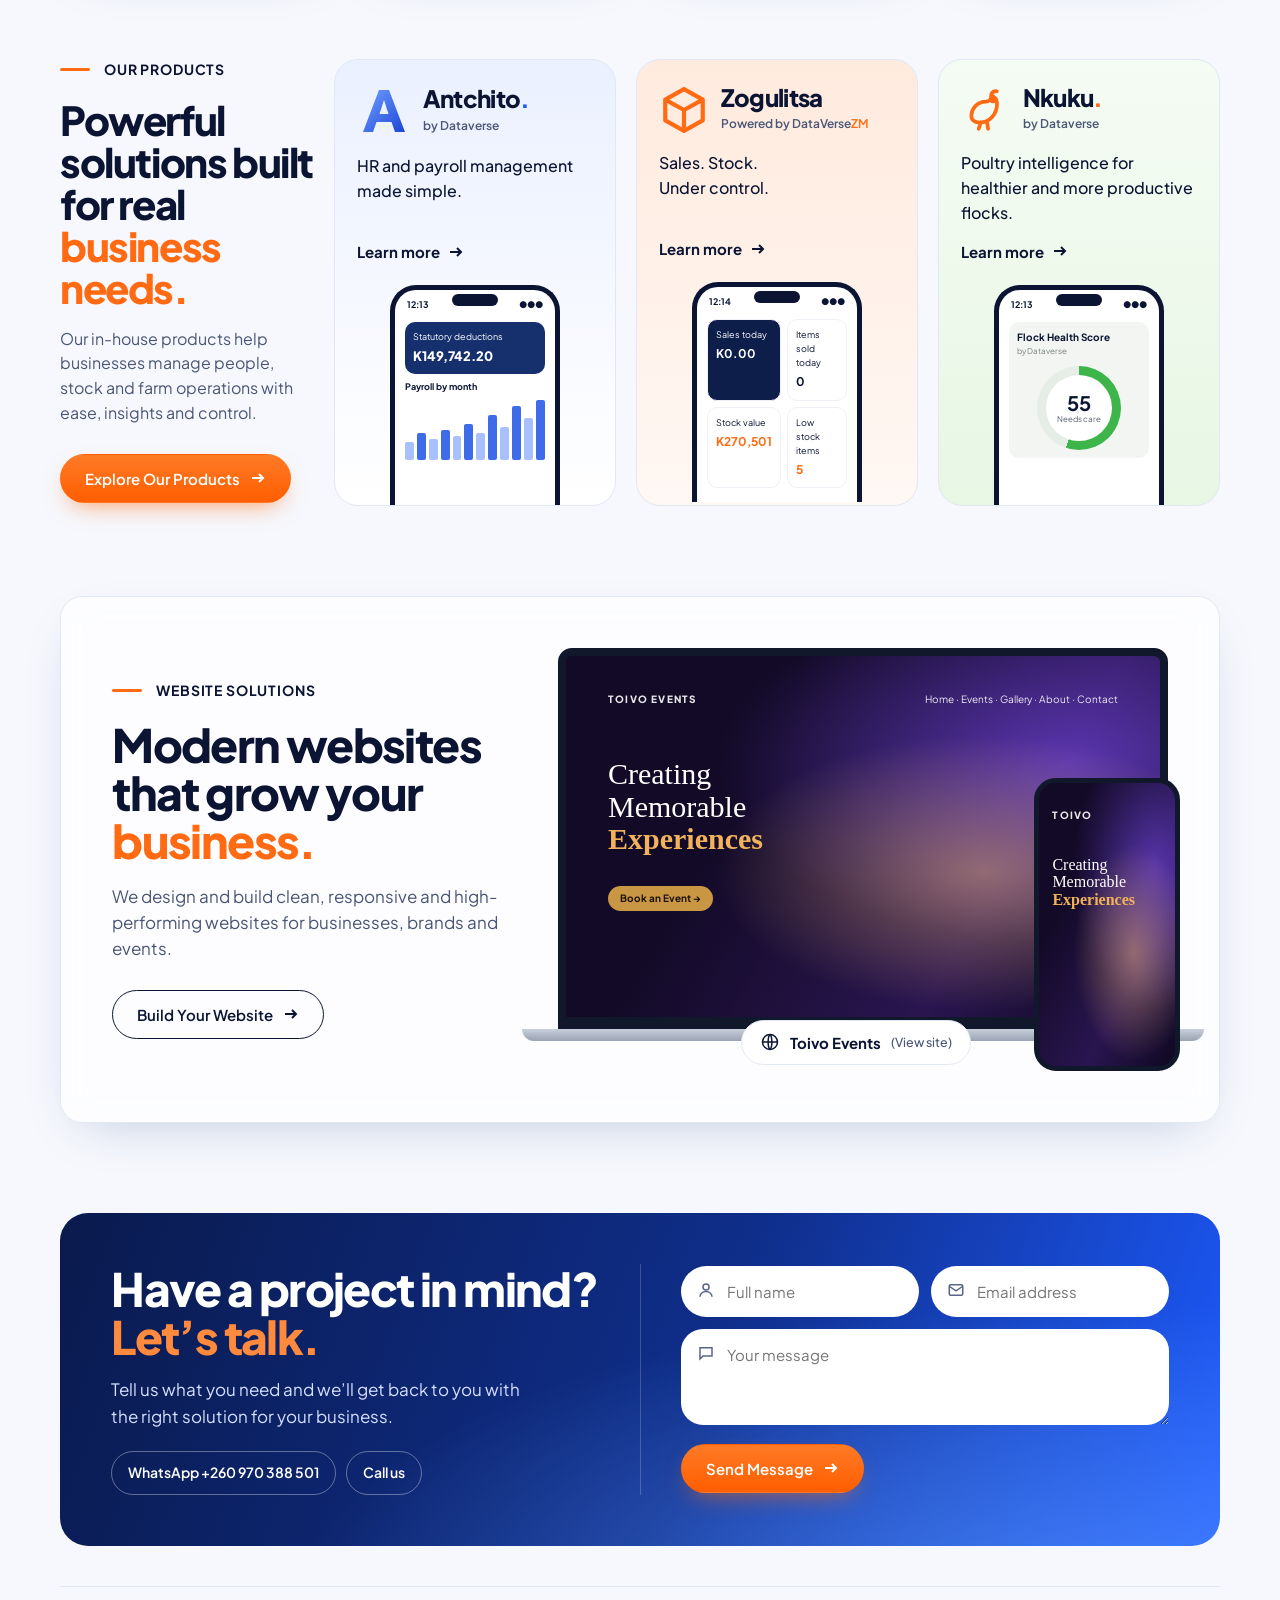
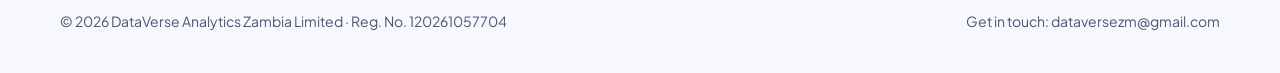
==== commit fdece668: "Rename AI Strategy to Data Strategy" ====
--- a/index.html
+++ b/index.html
@@ -53,7 +53,7 @@
   "knowsAbout": ["Data science", "Data analytics", "Predictive modelling", "Business intelligence", "Web development"],
   "makesOffer": [
     {"@type": "Offer", "itemOffered": {"@type": "SoftwareApplication", "name": "Nkuku", "applicationCategory": "BusinessApplication", "url": "https://nkuku-app-dataverse.vercel.app"}},
-    {"@type": "Offer", "itemOffered": {"@type": "SoftwareApplication", "name": "Zogulitsa", "applicationCategory": "BusinessApplication", "url": "https://analytics-app-production-2e78.up.railway.app"}},
+    {"@type": "Offer", "itemOffered": {"@type": "SoftwareApplication", "name": "Zogulitsa", "applicationCategory": "BusinessApplication", "url": "https://zogulitsa.work"}},
     {"@type": "Offer", "itemOffered": {"@type": "SoftwareApplication", "name": "Antchito", "applicationCategory": "BusinessApplication", "url": "https://app.antchito-dataversezm.com"}},
     {"@type": "Offer", "itemOffered": {"@type": "Service", "name": "Data science consultancy"}},
     {"@type": "Offer", "itemOffered": {"@type": "Service", "name": "Website design and development"}}
@@ -65,8 +65,8 @@
 <link rel="icon" href="/favicon-32.png" type="image/png" sizes="32x32">
 <link rel="apple-touch-icon" href="/apple-touch-icon.png">
 <link rel="mask-icon" href="/favicon.svg" color="#1F47B8">
-<meta name="theme-color" content="#FFFFFF" media="(prefers-color-scheme: light)">
-<meta name="theme-color" content="#0B0E14" media="(prefers-color-scheme: dark)">
+<meta name="theme-color" content="#F6F8FD" media="(prefers-color-scheme: light)">
+<meta name="theme-color" content="#040A1C" media="(prefers-color-scheme: dark)">
 <script>
   (function(){ // set theme before paint to avoid a flash
     var t=null; try{t=localStorage.getItem('theme')}catch(e){}
@@ -76,268 +76,409 @@
 </script>
 <link rel="preconnect" href="https://fonts.googleapis.com">
 <link rel="preconnect" href="https://fonts.gstatic.com" crossorigin>
-<link href="https://fonts.googleapis.com/css2?family=Bricolage+Grotesque:opsz,wght@12..96,500;12..96,700&family=Instrument+Sans:wght@400;500;600&display=swap" rel="stylesheet">
+<link href="https://fonts.googleapis.com/css2?family=Plus+Jakarta+Sans:wght@400;500;600;700;800&display=swap" rel="stylesheet">
 <style>
-  :root{--ink:#0E1116;--muted:#4B5361;--line:#E4E7EC;--accent:#1F47B8}
+  :root{
+    --bg:#F6F8FD; --surface:#FFFFFF; --surface-2:rgba(255,255,255,.72); --ink:#0B1533; --muted:#4A5675; --line:#E2E8F3;
+    --blue:#1D5BFF; --blue-2:#5B8CFF; --orange:#FF6A13; --orange-ink:#E85A00; --green:#22A34A;
+    --shadow:0 18px 50px -24px rgba(23,48,120,.28); --glow:transparent;
+    --ease-out:cubic-bezier(0.23,1,0.32,1);
+    color-scheme:light;
+  }
+  :root[data-theme="dark"]{
+    --bg:#040A1C; --surface:#0B1530; --surface-2:rgba(14,26,60,.62); --ink:#EEF2FF; --muted:#A9B4D0; --line:rgba(120,150,255,.18);
+    --blue:#4C82FF; --blue-2:#7FA6FF; --orange:#FF7A26; --orange-ink:#FF7A26; --green:#3CCB6C;
+    --shadow:0 20px 60px -30px rgba(0,0,0,.8); --glow:rgba(60,110,255,.25);
+    color-scheme:dark;
+  }
   *{box-sizing:border-box;margin:0;padding:0}
   html{scroll-behavior:smooth}
-  body{font-family:"Instrument Sans",system-ui,sans-serif;background:#fff;color:var(--ink);line-height:1.55}
+  html,body{overflow-x:clip}
+  body{font-family:"Plus Jakarta Sans",system-ui,sans-serif;background:var(--bg);color:var(--ink);line-height:1.55;overflow-x:hidden}
   a{color:inherit;text-decoration:none}
-  a:focus-visible{outline:3px solid var(--accent);outline-offset:3px;border-radius:12px}
-  .wrap{max-width:1200px;margin:0 auto;padding:0 clamp(16px,4vw,40px)}
-  .display{font-family:"Bricolage Grotesque",system-ui,sans-serif;letter-spacing:-.03em;line-height:1}
-
-  nav{display:flex;flex-wrap:wrap;gap:16px;align-items:center;justify-content:space-between;padding:24px 0}
-  .logo{display:flex;align-items:center}
-  .logo img{height:32px;width:auto;display:block}
-  .btn-dark{padding:12px 20px;border-radius:999px;background:var(--ink);color:#fff;font-weight:600;font-size:15px;transition:opacity .2s}
-  .btn-dark:hover{opacity:.85}
-
-  header{padding:clamp(48px,8vw,96px) 0 56px;max-width:820px}
-  .pill{display:inline-block;padding:6px 14px;border-radius:999px;background:#EEF2FC;color:var(--accent);font-size:14px;font-weight:600;margin-bottom:24px}
-  h1{font-size:clamp(42px,6.5vw,80px);font-weight:700;letter-spacing:-.04em;line-height:1.02}
-  header p{margin-top:20px;font-size:19px;color:var(--muted);max-width:680px}
-  .hero-cta{display:flex;flex-wrap:wrap;gap:12px;margin-top:28px}
-  .hero-cta a{min-height:48px;display:inline-flex;align-items:center;padding:12px 22px}
-  .btn-light{border-radius:999px;background:#EEF2FC;color:var(--accent);font-weight:600;font-size:15px;transition:opacity .2s}
-  .btn-light:hover{opacity:.85}
-  .what{display:grid;grid-template-columns:repeat(auto-fit,minmax(min(260px,100%),1fr));gap:16px;padding-bottom:64px}
-  .what div{padding:22px 24px;border:1px solid var(--line);border-radius:20px;display:flex;flex-direction:column;gap:6px}
-  .what b{font-size:17px}
-  .what span{color:var(--muted);font-size:15px}
-  .section-title{font-size:clamp(28px,3.5vw,40px);font-weight:700;margin-bottom:20px}
-
-  .grid{display:grid;grid-template-columns:repeat(auto-fit,minmax(min(320px,100%),1fr));gap:20px;padding-bottom:72px}
-  .card{display:flex;flex-direction:column;gap:14px;padding:clamp(28px,4vw,40px);border-radius:28px;background:var(--bg);min-height:340px;
-    transition:transform .25s cubic-bezier(.2,.8,.2,1),box-shadow .25s;-webkit-tap-highlight-color:transparent}
-  @media (hover:hover){ /* hover only on devices that really have it, so taps don't leave cards stuck */
-    .card:hover{transform:translateY(-4px);box-shadow:0 20px 40px -24px var(--c)}
-    .card:hover .open svg{transform:translate(2px,-2px)}
-  }
-  /* feedback the moment a finger goes down, which hover can't give on phones */
-  .card:active{transform:translateY(-1px) scale(.985);transition-duration:.1s}
-  .card:focus-visible{outline:2px solid var(--c);outline-offset:3px;border-radius:28px}
-  .card.wide{grid-column:1/-1;flex-direction:row;flex-wrap:wrap;justify-content:space-between;align-items:flex-end;gap:32px;min-height:280px}
-  .card.wide .body{flex:1 1 380px;display:flex;flex-direction:column;gap:14px}
-  .tag{font-size:14px;font-weight:600;color:var(--c);text-transform:uppercase;letter-spacing:.1em}
-  .card h2{font-size:44px;font-weight:700}
-  .card.wide h2{font-size:clamp(40px,5vw,60px)}
-  .card p{font-size:17px;color:var(--t);max-width:520px}
-  .card.wide p{font-size:18px}
-  .open{margin-top:auto;display:inline-flex;align-items:center;gap:10px;font-weight:600;color:var(--c)}
-  .open svg{transition:transform .25s}
-  .open.solid{margin-top:0;padding:14px 22px;border-radius:999px;background:var(--c);color:#fff}
-
-  .nkuku{--bg:#E7F3EA;--c:#1E6B3A;--t:#2C3A30}
-  .zogulitsa{--bg:#E9EEFB;--c:#1F47B8;--t:#2C3348}
-  .antchito{--bg:#F1ECFA;--c:#5B34A8;--t:#352C48}
-
-  .service{display:flex;flex-wrap:wrap;gap:32px;justify-content:space-between;align-items:center;margin-bottom:72px;
-    padding:clamp(28px,4vw,48px);border-radius:28px;background:var(--ink);color:#fff}
-  .service .body{flex:1 1 420px;display:flex;flex-direction:column;gap:14px}
-  .service .tag{color:#9DB4F5}
-  .service h2{font-size:clamp(34px,4.5vw,52px);font-weight:700}
-  .service p{font-size:18px;color:#C9CFDA;max-width:560px}
-  .service ul{list-style:none;display:flex;flex-wrap:wrap;gap:8px;margin-top:4px}
-  .service li{padding:6px 14px;border-radius:999px;border:1px solid #39404D;font-size:14px;color:#E4E7EC}
-  .quote{display:inline-flex;align-items:center;gap:10px;padding:14px 22px;border-radius:999px;background:#fff;color:var(--ink);font-weight:600;
-    transition:transform .25s cubic-bezier(.2,.8,.2,1);-webkit-tap-highlight-color:transparent}
-  @media (hover:hover){.quote:hover{transform:translateY(-2px)}}
-  .quote:active{transform:scale(.97);transition-duration:.1s}
-  .quote:focus-visible{outline:2px solid #fff;outline-offset:3px;border-radius:999px}
-  @media (prefers-reduced-motion:reduce){.quote:hover,.quote:active{transform:none}}
-  .service.light{background:#EEF2FC;color:var(--ink);margin-bottom:20px}
-  .service.light .tag{color:var(--accent)}
-  .service.light p{color:#3A4252}
-  .service.light li{border-color:#C3CEEA;color:var(--ink);background:#fff}
-  .service.light .quote{background:var(--ink);color:#fff}
-  .service.light .quote:focus-visible{outline-color:var(--ink)}
-  .work{flex:1 1 100%;display:flex;flex-wrap:wrap;gap:24px;align-items:center;justify-content:space-between;
-    padding:20px;border-radius:20px;background:#1A1F29;border:1px solid #2B3240;-webkit-tap-highlight-color:transparent;
-    transition:transform .25s cubic-bezier(.2,.8,.2,1),border-color .25s}
-  @media (hover:hover){.work:hover{transform:translateY(-3px);border-color:#9DB4F5}}
-  .work:active{transform:scale(.99);transition-duration:.1s}
-  .work:focus-visible{outline:2px solid #fff;outline-offset:3px;border-radius:20px}
-  .work .label{font-size:13px;font-weight:600;color:#9DB4F5;text-transform:uppercase;letter-spacing:.1em}
-  .work h3{font-size:26px;font-weight:700;margin-top:4px}
-  .work .info{flex:1 1 260px}
-  .work .info p{font-size:15px;color:#AEB6C4;margin-top:4px}
-  .browser{flex:0 1 340px;border-radius:12px;overflow:hidden;background:#fff;color:var(--ink)}
-  .browser .bar{display:flex;align-items:center;gap:6px;padding:10px 12px;background:#E9ECF1}
-  .browser .bar i{width:9px;height:9px;border-radius:50%;background:#C3C9D3}
-  .browser .bar span{margin-left:8px;flex:1;padding:4px 10px;border-radius:6px;background:#fff;font-size:12px;color:#4B5361}
-  .browser .page{padding:22px 18px;display:flex;flex-direction:column;gap:8px}
-  .browser .page b{font-size:22px;font-family:"Bricolage Grotesque",system-ui,sans-serif;letter-spacing:-.02em}
-  .browser .page em{font-style:normal;font-size:13px;font-weight:600;color:var(--accent)}
-  @media (prefers-reduced-motion:reduce){.work:hover,.work:active{transform:none}}
-  .contact{display:flex;flex-wrap:wrap;gap:24px;justify-content:space-between;align-items:center;margin-bottom:72px;
-    padding:clamp(28px,4vw,48px);border-radius:28px;border:1px solid var(--line)}
-  .contact .body{flex:1 1 320px}
-  .contact h2{font-size:clamp(30px,4vw,44px);font-weight:700;margin:6px 0 8px}
-  .contact p{color:var(--muted);font-size:17px}
-  .contact .tag{color:var(--accent)}
-  .actions{display:flex;flex-wrap:wrap;gap:12px}
-  .act{display:inline-flex;align-items:center;gap:10px;padding:14px 20px;border-radius:999px;font-weight:600;min-height:48px;
-    transition:transform .25s cubic-bezier(.2,.8,.2,1);-webkit-tap-highlight-color:transparent}
-  .act.mail{background:var(--ink);color:#fff}
-  .act.wa{background:#1E6B3A;color:#fff}
-  .act.call{background:#EEF2FC;color:var(--accent)}
-  @media (hover:hover){.act:hover{transform:translateY(-2px)}}
-  .act:active{transform:scale(.97);transition-duration:.1s}
-  .act:focus-visible{outline:2px solid var(--accent);outline-offset:3px;border-radius:999px}
-  @media (prefers-reduced-motion:reduce){.act:hover,.act:active{transform:none}}
-  footer{display:flex;flex-wrap:wrap;gap:12px;justify-content:space-between;padding:28px 0 40px;border-top:1px solid var(--line);font-size:14px;color:#5A6270}
-  footer a:hover{color:var(--accent)}
-  @media (prefers-reduced-motion:reduce){ /* no movement; colour and shadow changes stay */
-    html{scroll-behavior:auto}
-    .card:hover,.card:active,.card:hover .open svg{transform:none}
-  }
-
-  /* ---------- dark mode ---------- */
-  :root{color-scheme:light}
-  :root[data-theme="dark"]{color-scheme:dark;--ink:#E9EDF3;--muted:#A3ADBD;--line:#262C38;--accent:#8FA9F7}
-  [data-theme="dark"] body{background:#0B0E14}
-  [data-theme="dark"] .btn-dark,[data-theme="dark"] .act.mail{background:#E9EDF3;color:#0B0E14}
-  [data-theme="dark"] .pill,[data-theme="dark"] .btn-light,[data-theme="dark"] .act.call{background:#18213A;color:#9DB4F5}
-  [data-theme="dark"] .nkuku{--bg:#122219;--c:#6FCF97;--t:#C9DCCF}
-  [data-theme="dark"] .zogulitsa{--bg:#131B31;--c:#8FA9F7;--t:#C9D2E8}
-  [data-theme="dark"] .antchito{--bg:#1D1731;--c:#B79BF0;--t:#D6CCEA}
-  [data-theme="dark"] .service{background:#151A24;border:1px solid #262C38}
-  [data-theme="dark"] .service.light{background:#131B31;border-color:#22305A}
-  [data-theme="dark"] .service.light p{color:#C9D2E8}
-  [data-theme="dark"] .service.light li{background:#0B0E14;border-color:#2B3657;color:#E9EDF3}
-  [data-theme="dark"] .quote,[data-theme="dark"] .service.light .quote{background:#E9EDF3;color:#0B0E14}
-  [data-theme="dark"] .browser{color:#0E1116}
-  [data-theme="dark"] footer{color:#8A93A3}
-  [data-theme="dark"] .card > svg{stroke:var(--c)}
+  button{font:inherit}
+  a:focus-visible,button:focus-visible,input:focus-visible,textarea:focus-visible{outline:2px solid var(--blue);outline-offset:3px}
+  .wrap{max-width:1240px;margin:0 auto;padding:0 clamp(16px,4vw,40px)}
+  .accent{color:var(--orange)} .blue{color:var(--blue)}
+  .eyebrow{display:flex;align-items:center;gap:14px;font-size:14px;font-weight:700;letter-spacing:.06em;text-transform:uppercase}
+  .eyebrow::before{content:"";width:30px;height:3px;border-radius:3px;background:var(--orange)}
+  h1,h2,h3{letter-spacing:-.035em;line-height:1.05;font-weight:800}
+
+  /* buttons */
+  .btn{display:inline-flex;align-items:center;gap:10px;min-height:48px;padding:12px 24px;border-radius:999px;font-weight:600;font-size:15px;border:1px solid transparent;cursor:pointer;
+    transition:transform .2s var(--ease-out),background-color .2s ease,box-shadow .2s ease;-webkit-tap-highlight-color:transparent}
+  .btn-primary{background:linear-gradient(180deg,#FF7A26,#FF5E00);color:#fff;box-shadow:0 10px 24px -10px rgba(255,106,19,.7)}
+  .btn-ghost{border-color:var(--line);background:var(--surface-2);color:var(--ink)}
+  .btn-outline-ink{border-color:var(--ink);color:var(--ink);background:transparent}
+  @media (hover:hover) and (pointer:fine){.btn:hover{transform:translateY(-2px)}}
+  .btn:active{transform:scale(.97);transition-duration:.1s}
+  .arrow{width:16px;height:16px}
+
+  /* nav */
+  .nav{position:sticky;top:0;z-index:20;backdrop-filter:saturate(1.4) blur(14px);-webkit-backdrop-filter:saturate(1.4) blur(14px);background:color-mix(in srgb,var(--bg) 78%,transparent);border-bottom:1px solid transparent}
+  .nav .wrap{display:flex;align-items:center;justify-content:space-between;gap:16px;padding-top:16px;padding-bottom:16px}
+  .logo{display:flex;align-items:center;gap:18px}
+  .logo img{height:30px;width:auto;display:block}
+  .logo::after{content:"";width:1px;height:30px;background:var(--line)}
   .logo .dark-logo{display:none}
   [data-theme="dark"] .logo .light-logo{display:none}
   [data-theme="dark"] .logo .dark-logo{display:block}
+  .links{display:flex;gap:4px;font-size:15px;font-weight:500}
+  .links a{padding:8px 16px;border-radius:999px;transition:background-color .2s ease,color .2s ease}
+  .links a.active{background:color-mix(in srgb,var(--blue) 12%,transparent);color:var(--blue)}
+  @media (hover:hover) and (pointer:fine){.links a:hover{background:color-mix(in srgb,var(--blue) 8%,transparent)}}
   .nav-right{display:flex;align-items:center;gap:10px}
-  .theme-toggle{width:44px;height:44px;border-radius:999px;border:1px solid var(--line);background:transparent;color:var(--ink);
-    display:grid;place-items:center;cursor:pointer;transition:background-color .2s ease,border-color .2s ease;-webkit-tap-highlight-color:transparent}
-  @media (hover:hover) and (pointer:fine){.theme-toggle:hover{background:rgba(127,127,127,.12)}}
-  .theme-toggle:focus-visible{outline:2px solid var(--accent);outline-offset:3px}
-  .theme-toggle .moon{display:block}.theme-toggle .sun{display:none}
-  [data-theme="dark"] .theme-toggle .moon{display:none}
-  [data-theme="dark"] .theme-toggle .sun{display:block}
+  .theme-toggle{width:44px;height:44px;border-radius:999px;border:1px solid var(--line);background:var(--surface-2);color:var(--ink);display:grid;place-items:center;cursor:pointer}
+  .theme-toggle .sun{display:none} [data-theme="dark"] .theme-toggle .sun{display:block} [data-theme="dark"] .theme-toggle .moon{display:none}
+  @media (max-width:1020px){.links{display:none}}
+  @media (max-width:560px){.nav .btn-ghost{display:none}.nav .btn{padding:10px 16px}.logo::after{display:none}.logo img{height:24px}}
+  @media (max-width:400px){.nav .btn-primary .arrow{display:none}.nav .btn-primary{padding:10px 14px;font-size:14px}}
+
+  /* hero */
+  .hero{position:relative;overflow:hidden;padding:clamp(40px,6vw,80px) 0 40px}
+  .hero-grid{display:grid;grid-template-columns:minmax(0,1.05fr) minmax(0,.95fr);gap:40px;align-items:center}
+  .hero h1{font-size:clamp(40px,5.6vw,72px)}
+  .hero p.lead{margin-top:22px;font-size:clamp(17px,1.5vw,19px);color:var(--muted);max-width:560px}
+  .hero .cta{display:flex;flex-wrap:wrap;gap:14px;margin-top:32px}
+  .hero-art{position:relative;min-height:420px}
+  .swoosh{position:absolute;inset:-40px -60px -20px -40px;pointer-events:none}
+  .glass{background:var(--surface-2);border:1px solid var(--line);border-radius:22px;box-shadow:var(--shadow), 0 0 40px var(--glow);
+    backdrop-filter:blur(16px);-webkit-backdrop-filter:blur(16px)}
+  .perf{position:relative;margin-left:auto;width:min(340px,100%);padding:22px 24px}
+  .perf h3{font-size:17px;letter-spacing:-.01em;font-weight:700;margin-bottom:12px}
+  .chart{display:grid;grid-template-columns:38px 1fr;gap:6px;height:130px}
+  .chart .y{display:flex;flex-direction:column;justify-content:space-between;font-size:11px;color:var(--muted);text-align:right;padding-bottom:2px}
+  .bars{display:flex;align-items:flex-end;gap:10px;border-bottom:1px solid var(--line)}
+  .bars i{flex:1;border-radius:4px 4px 0 0;background:linear-gradient(180deg,var(--blue-2),var(--blue));transform-origin:bottom;animation:grow .9s var(--ease-out) both}
+  .bars i:last-child{background:linear-gradient(180deg,#FF8A3D,var(--orange))}
+  @keyframes grow{from{transform:scaleY(.2);opacity:0}to{transform:none;opacity:1}}
+  .status{position:relative;margin:16px 0 0 auto;width:min(340px,100%);padding:10px 22px}
+  .status div{display:flex;align-items:center;gap:14px;padding:12px 0;font-weight:600;font-size:15px}
+  .status div+div{border-top:1px solid var(--line)}
+  .status svg{flex:none;color:var(--blue)}
+  .status span{margin-left:auto;display:inline-flex;align-items:center;gap:6px;font-size:13px;font-weight:600;padding:4px 10px;border-radius:999px;
+    color:var(--green);background:color-mix(in srgb,var(--green) 14%,transparent)}
+
+  .services{display:grid;grid-template-columns:repeat(4,minmax(0,1fr));gap:18px;margin-top:56px}
+  .svc{position:relative;overflow:hidden;padding:26px 24px 30px;min-height:190px}
+  .svc .ico{color:var(--blue);margin-bottom:14px}
+  .svc h3{font-size:22px;letter-spacing:-.02em;max-width:180px}
+  .svc p{margin-top:8px;color:var(--muted);font-size:15px;max-width:160px}
+  .svc .blob{position:absolute;right:-46px;bottom:-56px;width:130px;height:130px;border-radius:50%;opacity:.8;z-index:0}
+  .svc > *:not(.blob){position:relative;z-index:1}
+  .svc:nth-child(1) .blob{background:radial-gradient(circle at 30% 30%,#9DB9FF,#2F6BFF 60%,transparent 70%)}
+  .svc:nth-child(2) .blob{background:radial-gradient(circle at 30% 30%,#D7F7A8,#5BC83C 60%,transparent 70%)}
+  .svc:nth-child(3) .blob{background:radial-gradient(circle at 30% 30%,#CFE0FF,#7AA6FF 60%,transparent 70%)}
+  .svc:nth-child(4) .blob{background:radial-gradient(circle at 30% 30%,#E5D3FF,#9C6BFF 60%,transparent 70%)}
+  @media (max-width:980px){.hero-grid{grid-template-columns:1fr}.hero-art{min-height:0}.perf,.status{margin-left:0}.services{grid-template-columns:repeat(2,minmax(0,1fr))}}
+  @media (max-width:560px){.services{grid-template-columns:1fr}}
+
+  section{scroll-margin-top:90px}
+  .block{padding:clamp(56px,7vw,96px) 0 0}
+
+  /* about */
+  .about-top{display:grid;grid-template-columns:minmax(0,1.1fr) 1px minmax(0,.9fr);gap:48px;align-items:center}
+  .about-top h2{font-size:clamp(32px,3.8vw,46px);margin-top:18px}
+  .about-top .rule{align-self:stretch;background:var(--line)}
+  .about-top p{color:var(--muted);font-size:18px}
+  .link{display:inline-flex;align-items:center;gap:8px;margin-top:18px;color:var(--blue);font-weight:700}
+  .stats{display:grid;grid-template-columns:repeat(4,minmax(0,1fr));gap:18px;margin-top:48px}
+  .stat{position:relative;overflow:hidden;padding:26px;min-height:230px}
+  .stat .tile{width:52px;height:52px;border-radius:14px;display:grid;place-items:center;background:var(--surface);box-shadow:0 6px 18px -8px rgba(23,48,120,.35);margin-bottom:18px}
+  .stat b{display:block;font-size:19px;letter-spacing:-.01em}
+  .stat .num{font-size:52px;font-weight:800;letter-spacing:-.04em;line-height:1.1;margin:6px 0}
+  .stat p{color:var(--muted);font-size:15px;max-width:200px}
+  .stat .wave{position:absolute;right:-40px;bottom:-78px;width:190px;height:110px;border-radius:50% 50% 0 0;opacity:.7;z-index:0}
+  .stat > *:not(.wave){position:relative;z-index:1}
+  .stat{padding-bottom:44px}
+  .stat:nth-child(1){background:linear-gradient(160deg,var(--surface-2),color-mix(in srgb,var(--blue) 10%,var(--surface-2)))}
+  .stat:nth-child(2){background:linear-gradient(160deg,var(--surface-2),color-mix(in srgb,var(--orange) 12%,var(--surface-2)))}
+  .stat:nth-child(3){background:linear-gradient(160deg,var(--surface-2),color-mix(in srgb,var(--blue) 12%,var(--surface-2)))}
+  .stat:nth-child(4){background:linear-gradient(160deg,var(--surface-2),color-mix(in srgb,#8B5CF6 12%,var(--surface-2)))}
+  .stat:nth-child(1) .wave,.stat:nth-child(3) .wave{background:linear-gradient(180deg,#8FB2FF,#2F6BFF)}
+  .stat:nth-child(2) .wave{background:linear-gradient(180deg,#FFC9A3,#FF8A3D)}
+  .stat:nth-child(4) .wave{background:linear-gradient(180deg,#D9C6FF,#9C6BFF)}
+  @media (max-width:980px){.about-top{grid-template-columns:1fr}.about-top .rule{display:none}.stats{grid-template-columns:repeat(2,minmax(0,1fr))}}
+  @media (max-width:520px){.stats{grid-template-columns:1fr}}
+
+  /* products */
+  .prod-grid{display:grid;grid-template-columns:minmax(0,.9fr) repeat(3,minmax(0,1fr));gap:20px;align-items:stretch}
+  .prod-intro h2{font-size:clamp(30px,3.2vw,40px);margin:18px 0 18px}
+  .prod-intro p{color:var(--muted);font-size:16px;margin-bottom:28px}
+  .prod{position:relative;overflow:hidden;display:flex;flex-direction:column;padding:24px 22px 0;border-radius:24px;border:1px solid var(--line);
+    transition:transform .25s var(--ease-out),box-shadow .25s ease;-webkit-tap-highlight-color:transparent}
+  @media (hover:hover) and (pointer:fine){.prod:hover{transform:translateY(-4px);box-shadow:var(--shadow)}}
+  .prod:active{transform:scale(.985);transition-duration:.1s}
+  .prod.antchito{background:linear-gradient(180deg,color-mix(in srgb,var(--blue) 9%,var(--surface)),var(--surface))}
+  .prod.zogulitsa{background:linear-gradient(180deg,color-mix(in srgb,var(--orange) 14%,var(--surface)),color-mix(in srgb,var(--orange) 5%,var(--surface)))}
+  .prod.nkuku{background:linear-gradient(180deg,color-mix(in srgb,var(--surface) 92%,#7CD36A),color-mix(in srgb,#7CD36A 18%,var(--surface)))}
+  .prod .head{display:flex;align-items:center;gap:12px}
+  .prod .head b{display:block;font-size:24px;letter-spacing:-.03em;font-weight:800;line-height:1.1}
+  .prod .head small{font-size:12px;font-weight:600;color:var(--muted)}
+  .prod .tagline{margin:16px 0 14px;font-size:16px;font-weight:500;min-height:72px}
+  .prod .more{display:inline-flex;align-items:center;gap:8px;font-weight:700;font-size:15px}
+  .phone{margin:22px auto 0;width:min(170px,82%);height:220px;border:5px solid #0B1533;border-bottom:0;border-radius:26px 26px 0 0;background:#fff;overflow:hidden;color:#0B1533;font-size:9px;position:relative}
+  [data-theme="dark"] .phone{border-color:#2A3866}
+  .phone .sb{display:flex;justify-content:space-between;padding:8px 12px 4px;font-weight:700;font-size:9px}
+  .phone .notch{position:absolute;top:4px;left:50%;transform:translateX(-50%);width:46px;height:12px;border-radius:999px;background:#0B1533}
+  .phone .scr{padding:6px 10px}
+  .pc{border-radius:10px;padding:8px;margin-bottom:6px}
+  .navy{background:#16306E;color:#fff}
+  .navy em{font-style:normal;display:block;font-size:13px;font-weight:800;margin-top:2px}
+  .minibars{display:flex;align-items:flex-end;gap:3px;height:60px;margin-top:6px}
+  .minibars i{flex:1;background:#3E6BE8;border-radius:2px}
+  .minibars i:nth-child(odd){background:#A9C0FF}
+  .tiles{display:grid;grid-template-columns:1fr 1fr;gap:6px}
+  .tiles .pc{background:#fff;border:1px solid #EEF0F6;margin:0}
+  .tiles .pc.dk{background:#0E1E4A;color:#fff}
+  .tiles .pc b{display:block;font-size:12px;margin-top:3px}
+  .tiles .pc .o{color:#FF6A13}
+  .gauge{display:grid;place-items:center;margin-top:8px}
+  .gauge .ring{width:84px;height:84px;border-radius:50%;background:conic-gradient(#3DB54A 0 55%,#E6ECE6 55% 100%);display:grid;place-items:center}
+  .gauge .ring div{width:66px;height:66px;border-radius:50%;background:#fff;display:grid;place-items:center;text-align:center;line-height:1.1}
+  .gauge b{font-size:20px} .gauge small{font-size:8px;color:#5A6270}
+  @media (max-width:1080px){.prod-grid{grid-template-columns:repeat(3,minmax(0,1fr))}.prod-intro{grid-column:1/-1}}
+  @media (max-width:760px){.prod-grid{grid-template-columns:1fr}}
+
+  /* web solutions */
+  .web{position:relative;overflow:hidden;display:grid;grid-template-columns:minmax(0,.8fr) minmax(0,1.2fr);gap:40px;align-items:center;padding:clamp(28px,4vw,56px)}
+  .web h2{font-size:clamp(32px,3.6vw,46px);margin:18px 0 18px}
+  .web p{color:var(--muted);font-size:17px;margin-bottom:28px;max-width:400px}
+  .device{position:relative;padding-bottom:30px}
+  .laptop{border-radius:14px 14px 0 0;border:8px solid #11182B;border-bottom-width:12px;background:#0C0A18;aspect-ratio:16/10;overflow:hidden;position:relative}
+  .laptop-base{height:12px;margin:0 -6%;border-radius:0 0 14px 14px;background:linear-gradient(180deg,#C9CFDA,#9AA3B3)}
+  .site{position:absolute;inset:0;padding:6% 7%;color:#fff;
+    background:radial-gradient(ellipse at 70% 60%,rgba(255,196,120,.45),transparent 45%),radial-gradient(ellipse at 85% 30%,rgba(130,80,255,.55),transparent 50%),linear-gradient(120deg,#120A26 30%,#2A1550 70%,#0E0820)}
+  .site .bar{display:flex;justify-content:space-between;align-items:center;font-size:clamp(7px,.8vw,10px);opacity:.9}
+  .site .brand{font-weight:800;letter-spacing:.12em}
+  .site h4{font-family:Georgia,serif;font-weight:400;font-size:clamp(16px,2.4vw,30px);line-height:1.08;margin-top:10%}
+  .site h4 span{color:#F2B25C;font-weight:700}
+  .site .book{display:inline-block;margin-top:6%;padding:5px 12px;border-radius:999px;background:#C99644;color:#1A1208;font-size:clamp(7px,.8vw,10px);font-weight:700}
+  .mobile{position:absolute;right:-2%;bottom:0;width:24%;aspect-ratio:9/18;border:5px solid #11182B;border-radius:22px;overflow:hidden;background:#120A26}
+  .mobile .site{padding:18% 10%}
+  .mobile .site h4{font-size:clamp(11px,1.3vw,16px);margin-top:30%}
+  .badge{position:absolute;left:30%;bottom:6px;display:inline-flex;align-items:center;gap:10px;padding:10px 18px;border-radius:999px;background:var(--surface);border:1px solid var(--line);box-shadow:var(--shadow);font-weight:700;font-size:15px}
+  .badge small{font-weight:500;color:var(--muted)}
+  @media (max-width:900px){.web{grid-template-columns:1fr}.badge{left:8%}}
+
+  /* contact */
+  .contact{position:relative;overflow:hidden;margin:clamp(56px,7vw,96px) 0 40px;padding:clamp(28px,4vw,52px);border-radius:28px;color:#fff;
+    background:radial-gradient(ellipse at 90% 120%,rgba(90,150,255,.65),transparent 55%),linear-gradient(110deg,#0A1A4D 0%,#0F2E8A 55%,#1D5BFF 100%);
+    display:grid;grid-template-columns:minmax(0,1fr) 1px minmax(0,1fr);gap:40px;align-items:center}
+  .contact h2{font-size:clamp(32px,3.6vw,46px)}
+  .contact h2 span{color:#FF8A3D}
+  .contact p{margin-top:16px;color:#D6E0FF;font-size:17px;max-width:420px}
+  .contact .rule{align-self:stretch;background:rgba(255,255,255,.2)}
+  .contact .quick{display:flex;flex-wrap:wrap;gap:10px;margin-top:22px}
+  .contact .quick a{display:inline-flex;align-items:center;gap:8px;padding:10px 16px;border-radius:999px;border:1px solid rgba(255,255,255,.35);font-weight:600;font-size:14px;min-height:44px}
+  form{display:grid;grid-template-columns:1fr 1fr;gap:12px}
+  .field{position:relative}
+  .field svg{position:absolute;left:16px;top:15px;color:#5A6488}
+  .field input,.field textarea{width:100%;border:0;border-radius:999px;padding:14px 18px 14px 46px;font:inherit;font-size:15px;color:#0B1533;background:#fff}
+  .field textarea{border-radius:22px;min-height:96px;resize:vertical}
+  .field.full{grid-column:1/-1}
+  form .btn{justify-self:start}
+  .sr{position:absolute;width:1px;height:1px;overflow:hidden;clip:rect(0 0 0 0)}
+  @media (max-width:900px){.contact{grid-template-columns:1fr}.contact .rule{display:none}}
+  @media (max-width:520px){form{grid-template-columns:1fr}}
+
+  footer{display:flex;flex-wrap:wrap;gap:12px;justify-content:space-between;padding:24px 0 40px;border-top:1px solid var(--line);font-size:14px;color:var(--muted)}
+  @media (hover:hover) and (pointer:fine){footer a:hover{color:var(--blue)}}
+
+  @media (prefers-reduced-motion:reduce){
+    html{scroll-behavior:auto}
+    .bars i{animation:none}
+    .btn:hover,.btn:active,.prod:hover,.prod:active{transform:none}
+  }
 </style>
 </head>
 <body>
-<div class="wrap">
-  <nav>
-    <a class="logo" href="#" aria-label="DataVerseZM home"><img class="light-logo" src="/logo/dataversezm-logo-tight.svg" alt="DataVerseZM" width="191" height="32"><img class="dark-logo" src="/logo/dataversezm-logo-white-tight.svg" alt="DataVerseZM" width="191" height="32"></a>
+
+<header class="nav">
+  <div class="wrap">
+    <a class="logo" href="#top" aria-label="DataVerseZM home"><img class="light-logo" src="/logo/dataversezm-logo-tight.svg" alt="DataVerseZM" width="179" height="30"><img class="dark-logo" src="/logo/dataversezm-logo-white-tight.svg" alt="DataVerseZM" width="179" height="30"></a>
+    <nav class="links" aria-label="Main">
+      <a class="active" href="#top">Home</a><a href="#services">Services</a><a href="#products">Products</a><a href="#about">About Us</a><a href="#work">Case Studies</a>
+    </nav>
     <div class="nav-right">
       <button class="theme-toggle" type="button" aria-label="Switch to dark mode">
-        <svg class="moon" width="20" height="20" viewBox="0 0 24 24" fill="none" stroke="currentColor" stroke-width="2" stroke-linecap="round" stroke-linejoin="round" aria-hidden="true"><path d="M21 12.8A9 9 0 1 1 11.2 3a7 7 0 0 0 9.8 9.8z"/></svg>
-        <svg class="sun" width="20" height="20" viewBox="0 0 24 24" fill="none" stroke="currentColor" stroke-width="2" stroke-linecap="round" aria-hidden="true"><circle cx="12" cy="12" r="4.5"/><path d="M12 2v2M12 20v2M4.9 4.9l1.4 1.4M17.7 17.7l1.4 1.4M2 12h2M20 12h2M4.9 19.1l1.4-1.4M17.7 6.3l1.4-1.4"/></svg>
+        <svg class="moon" width="19" height="19" viewBox="0 0 24 24" fill="none" stroke="currentColor" stroke-width="2" stroke-linecap="round" stroke-linejoin="round" aria-hidden="true"><path d="M21 12.8A9 9 0 1 1 11.2 3a7 7 0 0 0 9.8 9.8z"/></svg>
+        <svg class="sun" width="19" height="19" viewBox="0 0 24 24" fill="none" stroke="currentColor" stroke-width="2" stroke-linecap="round" aria-hidden="true"><circle cx="12" cy="12" r="4.5"/><path d="M12 2v2M12 20v2M4.9 4.9l1.4 1.4M17.7 17.7l1.4 1.4M2 12h2M20 12h2M4.9 19.1l1.4-1.4M17.7 6.3l1.4-1.4"/></svg>
       </button>
-      <a class="btn-dark" href="#contact">Contact us</a>
+      <a class="btn btn-ghost" href="#contact">Contact Us</a>
+      <a class="btn btn-primary" href="#contact">Get a Quote <svg class="arrow" viewBox="0 0 16 16" fill="none" stroke="currentColor" stroke-width="2" aria-hidden="true"><path d="M2 8h11M9 4l4 4-4 4"/></svg></a>
     </div>
-  </nav>
-
-  <header>
-    <span class="pill">Built in Zambia</span>
-    <h1 class="display">Turning data into better decisions.</h1>
-    <p>DataVerseZM is a Zambian data science consultancy and software company. We help businesses, farmers and organisations understand their data, plan ahead and work smarter, through expert consultancy and our own easy-to-use apps.</p>
-    <div class="hero-cta">
-      <a class="btn-dark" href="#consulting">Work with us</a>
-      <a class="btn-light" href="#products">Explore our products</a>
-    </div>
-  </header>
-
-  <section class="what" aria-label="What we do">
-    <div><b>Data science consultancy</b><span>Data strategy, analytics and reporting, predictive modelling and data management.</span></div>
-    <div><b>Software products</b><span>Nkuku, Zogulitsa and Antchito: apps for farming, business analytics and staff management.</span></div>
-    <div><b>Web development</b><span>Fast, mobile-friendly websites and web apps for businesses.</span></div>
-  </section>
-
-  <h2 id="products-title" class="display section-title">Our products</h2>
-
-  <main id="products" class="grid">
-    <a class="card zogulitsa" href="https://analytics-app-production-2e78.up.railway.app" target="_blank" rel="noopener">
-      <svg width="44" height="44" viewBox="0 0 44 44" fill="none" stroke="#1F47B8" stroke-width="2.2" stroke-linecap="round" aria-hidden="true"><path d="M8 36h28"/><path d="M13 30V20M21 30V12M29 30V24"/><path d="M10 16l9-7 8 6 9-7"/></svg>
-      <span class="tag">Business analytics</span>
-      <h2 class="display">Zogulitsa</h2>
-      <p>See your numbers clearly and plan for growth: predictions, stock taking, barcodes and data storage.</p>
-      <span class="open">Open Zogulitsa <svg width="16" height="16" viewBox="0 0 16 16" fill="none" stroke="currentColor" stroke-width="2" aria-hidden="true"><path d="M4 12L12 4M5 4h7v7"/></svg></span>
-    </a>
-
-    <a class="card antchito" href="https://app.antchito-dataversezm.com" target="_blank" rel="noopener">
-      <svg width="44" height="44" viewBox="0 0 44 44" fill="none" stroke="#5B34A8" stroke-width="2.2" stroke-linecap="round" aria-hidden="true"><circle cx="16" cy="15" r="5"/><circle cx="30" cy="17" r="4"/><path d="M6 35c0-6 5-10 10-10s10 4 10 10M26 35c0-4 2-8 6-8 4 0 6 3 6 8"/></svg>
-      <span class="tag">Workforce</span>
-      <h2 class="display">Antchito</h2>
-      <p>Keep track of your people: staff management, admin controls, user lock-out and secure access.</p>
-      <span class="open">Open Antchito <svg width="16" height="16" viewBox="0 0 16 16" fill="none" stroke="currentColor" stroke-width="2" aria-hidden="true"><path d="M4 12L12 4M5 4h7v7"/></svg></span>
-    </a>
-
-    <a class="card nkuku" href="https://nkuku-app-dataverse.vercel.app" target="_blank" rel="noopener">
-      <svg width="44" height="44" viewBox="0 0 44 44" fill="none" stroke="#1E6B3A" stroke-width="2.2" stroke-linecap="round" stroke-linejoin="round" aria-hidden="true"><path d="M10 30c0-8 6-14 13-14 3 0 5-3 5-6 3 1 5 4 5 7 0 9-6 17-15 17-4 0-8-1-8-4z"/><path d="M18 34l-2 6M24 34l1 6"/><circle cx="28" cy="13" r="1"/></svg>
-      <span class="tag">Agriculture</span>
-      <h2 class="display">Nkuku</h2>
-      <p>Flock-health tracking for poultry farmers. Spot problems early and keep your birds productive.</p>
-      <span class="open">Open Nkuku <svg width="16" height="16" viewBox="0 0 16 16" fill="none" stroke="currentColor" stroke-width="2" aria-hidden="true"><path d="M4 12L12 4M5 4h7v7"/></svg></span>
-    </a>
-  </main>
-
-  <section id="consulting" class="service light">
-    <div class="body">
-      <span class="tag">Services</span>
-      <h2 class="display">Data science consultancy.</h2>
-      <p>We help organisations use their data to make better decisions, from setting a data strategy to building forecasting models and the reports your team uses every day.</p>
-      <ul><li>Data strategy &amp; advisory</li><li>Analytics &amp; reporting</li><li>Predictive modelling</li><li>Data collection &amp; management</li></ul>
-    </div>
-    <a class="quote" href="mailto:dataversezm@gmail.com?subject=Consultancy%20enquiry">Talk to us <svg width="16" height="16" viewBox="0 0 16 16" fill="none" stroke="currentColor" stroke-width="2" aria-hidden="true"><path d="M4 12L12 4M5 4h7v7"/></svg></a>
-  </section>
-
-  <section id="websites" class="service">
-    <div class="body">
-      <span class="tag">Web development</span>
-      <h2 class="display">We build websites too.</h2>
-      <p>Need a site for your business, school or project? We design and build fast, mobile-friendly websites and get them online for you.</p>
-      <ul><li>Business websites</li><li>Landing pages</li><li>Web apps</li><li>Hosting &amp; setup</li></ul>
-    </div>
-    <a class="quote" href="mailto:dataversezm@gmail.com?subject=Website%20enquiry">Get a quote <svg width="16" height="16" viewBox="0 0 16 16" fill="none" stroke="currentColor" stroke-width="2" aria-hidden="true"><path d="M4 12L12 4M5 4h7v7"/></svg></a>
-
-    <a class="work" href="https://toivoevents.com" target="_blank" rel="noopener">
-      <div class="info">
-        <span class="label">Recent work</span>
-        <h3>Toivo Events</h3>
-        <p>A website we designed and built for Toivo Events.</p>
-        <span class="open" style="--c:#fff;margin-top:12px">View live site <svg width="16" height="16" viewBox="0 0 16 16" fill="none" stroke="currentColor" stroke-width="2" aria-hidden="true"><path d="M4 12L12 4M5 4h7v7"/></svg></span>
-      </div>
-      <div class="browser" aria-hidden="true">
-        <div class="bar"><i></i><i></i><i></i><span>toivoevents.com</span></div>
-        <div class="page"><em>Live site</em><b>Toivo Events</b></div>
-      </div>
-    </a>
-  </section>
-
-  <section id="contact" class="contact">
-    <div class="body">
-      <span class="tag">Contact</span>
-      <h2 class="display">Let&rsquo;s talk.</h2>
-      <p>Questions about our products or a project in mind? Reach us the way that suits you.</p>
-    </div>
-    <div class="actions">
-      <a class="act mail" href="https://mail.google.com/mail/?view=cm&amp;fs=1&amp;to=dataversezm@gmail.com&amp;su=Enquiry%20from%20website" target="_blank" rel="noopener">
-        <svg width="18" height="18" viewBox="0 0 24 24" fill="none" stroke="currentColor" stroke-width="2" stroke-linecap="round" stroke-linejoin="round" aria-hidden="true"><rect x="3" y="5" width="18" height="14" rx="2"/><path d="M3 7l9 6 9-6"/></svg>Email us</a>
-      <a class="act wa" href="https://wa.me/260970388501?text=Hello%20DataVerseZM%2C%20I%27d%20like%20to%20find%20out%20more%20about%20" target="_blank" rel="noopener">
-        <svg width="18" height="18" viewBox="0 0 24 24" fill="none" stroke="currentColor" stroke-width="2" stroke-linecap="round" stroke-linejoin="round" aria-hidden="true"><path d="M20 11.5a8.5 8.5 0 0 1-12.6 7.4L3 20l1.2-4.2A8.5 8.5 0 1 1 20 11.5z"/><path d="M9 9.5c.3 2 1.6 3.6 3.6 4.4l1.2-1.1 2 .8v1.6c-3.8.4-7.6-3-7.9-6.9H9.5L10.3 10z"/></svg>WhatsApp</a>
-      <a class="act call" href="tel:+260970388501">
-        <svg width="18" height="18" viewBox="0 0 24 24" fill="none" stroke="currentColor" stroke-width="2" stroke-linecap="round" stroke-linejoin="round" aria-hidden="true"><path d="M5 4h4l2 5-2.5 1.5a11 11 0 0 0 5 5L15 13l5 2v4a2 2 0 0 1-2 2A16 16 0 0 1 3 6a2 2 0 0 1 2-2z"/></svg>Call +260 970 388 501</a>
-      <a class="act call" href="tel:+260961528507">
-        <svg width="18" height="18" viewBox="0 0 24 24" fill="none" stroke="currentColor" stroke-width="2" stroke-linecap="round" stroke-linejoin="round" aria-hidden="true"><path d="M5 4h4l2 5-2.5 1.5a11 11 0 0 0 5 5L15 13l5 2v4a2 2 0 0 1-2 2A16 16 0 0 1 3 6a2 2 0 0 1 2-2z"/></svg>Call +260 961 528 507</a>
+  </div>
+</header>
+
+<main id="top">
+  <section class="hero">
+    <div class="wrap">
+      <div class="hero-grid">
+        <div>
+          <h1>Turning data into smarter <span class="accent">business decisions.</span></h1>
+          <p class="lead">We are a Zambian technology and data solutions company delivering software, data analytics and digital solutions that help businesses work smarter, operate efficiently and grow.</p>
+          <div class="cta">
+            <a class="btn btn-primary" href="#services">Explore Solutions <svg class="arrow" viewBox="0 0 16 16" fill="none" stroke="currentColor" stroke-width="2" aria-hidden="true"><path d="M2 8h11M9 4l4 4-4 4"/></svg></a>
+            <a class="btn btn-ghost" href="#about">About DataVerseZM</a>
+          </div>
+        </div>
+        <div class="hero-art">
+          <svg class="swoosh" viewBox="0 0 600 460" preserveAspectRatio="none" aria-hidden="true">
+            <defs>
+              <linearGradient id="sw1" x1="0" y1="1" x2="1" y2="0"><stop offset="0" stop-color="#1D5BFF" stop-opacity="0"/><stop offset=".55" stop-color="#3D7BFF" stop-opacity=".55"/><stop offset="1" stop-color="#9CC0FF" stop-opacity=".9"/></linearGradient>
+              <linearGradient id="sw2" x1="0" y1="1" x2="1" y2="0"><stop offset="0" stop-color="#1D5BFF" stop-opacity="0"/><stop offset="1" stop-color="#1D5BFF" stop-opacity=".45"/></linearGradient>
+            </defs>
+            <path d="M40 470 C 120 200, 300 40, 460 30 C 380 120, 300 260, 260 470 Z" fill="url(#sw1)"/>
+            <path d="M150 470 C 220 280, 360 140, 520 110 C 440 200, 380 320, 360 470 Z" fill="url(#sw2)"/>
+            <path d="M250 470 C 320 340, 430 240, 590 220 C 520 290, 470 380, 460 470 Z" fill="url(#sw1)" opacity=".7"/>
+          </svg>
+          <div class="perf glass">
+            <h3>Business Performance</h3>
+            <div class="chart">
+              <div class="y"><span>3,000</span><span>2,000</span><span>1,000</span><span>0</span></div>
+              <div class="bars" aria-hidden="true">
+                <i style="height:18%;animation-delay:.05s"></i><i style="height:34%;animation-delay:.1s"></i><i style="height:46%;animation-delay:.15s"></i><i style="height:60%;animation-delay:.2s"></i><i style="height:46%;animation-delay:.25s"></i><i style="height:68%;animation-delay:.3s"></i><i style="height:88%;animation-delay:.35s"></i>
+              </div>
+            </div>
+          </div>
+          <div class="status glass">
+            <div><svg width="24" height="24" viewBox="0 0 24 24" fill="none" stroke="currentColor" stroke-width="2" stroke-linejoin="round" aria-hidden="true"><path d="M12 3l9 5-9 5-9-5 9-5z"/><path d="M3 13l9 5 9-5"/></svg>Operations<span>✓ Running</span></div>
+            <div><svg width="24" height="24" viewBox="0 0 24 24" fill="currentColor" aria-hidden="true"><rect x="4" y="13" width="4" height="8" rx="1"/><rect x="10" y="8" width="4" height="13" rx="1"/><rect x="16" y="3" width="4" height="18" rx="1"/></svg>Data Insights<span>✓ Up to date</span></div>
+            <div><svg width="24" height="24" viewBox="0 0 24 24" fill="none" stroke="currentColor" stroke-width="2" stroke-linejoin="round" aria-hidden="true"><path d="M12 2l9 5v10l-9 5-9-5V7l9-5z"/><path d="M3 7l9 5 9-5M12 12v10"/></svg>Systems<span>✓ Optimised</span></div>
+          </div>
+        </div>
+      </div>
+
+      <div class="services" id="services">
+        <div class="svc glass"><div class="ico"><svg width="34" height="34" viewBox="0 0 24 24" fill="none" stroke="currentColor" stroke-width="2" stroke-linejoin="round" aria-hidden="true"><path d="M12 3l9 5-9 5-9-5 9-5z"/><path d="M3 13l9 5 9-5"/></svg></div><h3>Data Strategy</h3><p>Turn your data into a clear plan for growth.</p><span class="blob" aria-hidden="true"></span></div>
+        <div class="svc glass"><div class="ico"><svg width="34" height="34" viewBox="0 0 24 24" fill="currentColor" aria-hidden="true"><rect x="4" y="13" width="4" height="8" rx="1"/><rect x="10" y="8" width="4" height="13" rx="1"/><rect x="16" y="3" width="4" height="18" rx="1"/></svg></div><h3>Data Analytics</h3><p>Unlock insights that drive growth.</p><span class="blob" aria-hidden="true"></span></div>
+        <div class="svc glass"><div class="ico"><svg width="34" height="34" viewBox="0 0 24 24" fill="none" stroke="currentColor" stroke-width="2" stroke-linejoin="round" aria-hidden="true"><path d="M12 2l9 5v10l-9 5-9-5V7l9-5z"/><path d="M3 7l9 5 9-5M12 12v10"/></svg></div><h3>Software Solutions</h3><p>Build, automate and scale your operations.</p><span class="blob" aria-hidden="true"></span></div>
+        <div class="svc glass"><div class="ico"><svg width="34" height="34" viewBox="0 0 24 24" fill="none" stroke="currentColor" stroke-width="2" aria-hidden="true"><circle cx="12" cy="5" r="2.5"/><circle cx="5" cy="18" r="2.5"/><circle cx="19" cy="18" r="2.5"/><path d="M10.8 7.2L6.2 15.8M13.2 7.2l4.6 8.6M7.5 18h9"/></svg></div><h3>Automation &amp; Digital Solutions</h3><p>Simplify processes and improve efficiency.</p><span class="blob" aria-hidden="true"></span></div>
+      </div>
     </div>
   </section>
 
-  <footer>
-    <span>© <span id="yr">2026</span> DataVerse Analytics Zambia Limited · Reg. No. 120261057704</span>
-    <span>Get in touch: <a href="mailto:dataversezm@gmail.com">dataversezm@gmail.com</a></span>
-  </footer>
-</div>
+  <section class="block" id="about">
+    <div class="wrap">
+      <div class="about-top">
+        <div>
+          <span class="eyebrow">About us</span>
+          <h2>A trusted technology partner focused on building <span class="blue">smarter</span> and more <span class="accent">adaptive</span> businesses.</h2>
+        </div>
+        <span class="rule" aria-hidden="true"></span>
+        <div>
+          <p>We combine deep industry expertise with modern technology and data analytics to help businesses move faster, operate smarter, and grow with confidence.</p>
+          <a class="link" href="#contact">Talk to our team <svg class="arrow" viewBox="0 0 16 16" fill="none" stroke="currentColor" stroke-width="2" aria-hidden="true"><path d="M2 8h11M9 4l4 4-4 4"/></svg></a>
+        </div>
+      </div>
+      <div class="stats">
+        <div class="stat glass"><div class="tile" style="color:var(--blue)"><svg width="26" height="26" viewBox="0 0 24 24" fill="none" stroke="currentColor" stroke-width="2" stroke-linejoin="round" aria-hidden="true"><path d="M12 3l9 5-9 5-9-5 9-5z"/><path d="M3 13l9 5 9-5"/></svg></div><b>Solutions</b><div class="num">3</div><p>Business solutions built for real operational impact.</p><span class="wave" aria-hidden="true"></span></div>
+        <div class="stat glass"><div class="tile" style="color:var(--orange)"><svg width="26" height="26" viewBox="0 0 24 24" fill="none" stroke="currentColor" stroke-width="2.2" stroke-linecap="round" aria-hidden="true"><path d="M6 20v-5M12 20V9M18 20V4"/></svg></div><b>Client satisfaction</b><div class="num">98%</div><p>Average satisfaction across all solutions.</p><span class="wave" aria-hidden="true"></span></div>
+        <div class="stat glass"><div class="tile" style="color:var(--blue)"><svg width="26" height="26" viewBox="0 0 24 24" fill="currentColor" aria-hidden="true"><circle cx="12" cy="8" r="3.2"/><circle cx="5.5" cy="10" r="2.4"/><circle cx="18.5" cy="10" r="2.4"/><path d="M6 20c0-3.5 2.7-6 6-6s6 2.5 6 6zM1 19c0-2.6 1.8-4.5 4.4-4.5 1 0 1.9.3 2.6.8C6.7 16.3 6 17.7 6 19.3zM23 19c0-2.6-1.8-4.5-4.4-4.5-1 0-1.9.3-2.6.8 1.3 1 2 2.4 2 4z"/></svg></div><b>Companies on board</b><div class="num">20+</div><p>Businesses currently using our solutions.</p><span class="wave" aria-hidden="true"></span></div>
+        <div class="stat glass"><div class="tile" style="color:#8B5CF6"><svg width="26" height="26" viewBox="0 0 24 24" fill="none" stroke="currentColor" stroke-width="2" stroke-linecap="round" aria-hidden="true"><rect x="3.5" y="5" width="17" height="15" rx="3"/><path d="M3.5 10h17M8 3v4M16 3v4"/><circle cx="8.5" cy="14" r=".8" fill="currentColor"/><circle cx="12" cy="14" r=".8" fill="currentColor"/><circle cx="15.5" cy="14" r=".8" fill="currentColor"/></svg></div><b>Years of experience</b><div class="num">2+</div><p>Building technology solutions in Zambia.</p><span class="wave" aria-hidden="true"></span></div>
+      </div>
+    </div>
+  </section>
+
+  <section class="block" id="products">
+    <div class="wrap">
+      <div class="prod-grid">
+        <div class="prod-intro">
+          <span class="eyebrow">Our products</span>
+          <h2>Powerful solutions built for real <span class="accent">business needs.</span></h2>
+          <p>Our in-house products help businesses manage people, stock and farm operations with ease, insights and control.</p>
+          <a class="btn btn-primary" href="#products-list">Explore Our Products <svg class="arrow" viewBox="0 0 16 16" fill="none" stroke="currentColor" stroke-width="2" aria-hidden="true"><path d="M2 8h11M9 4l4 4-4 4"/></svg></a>
+        </div>
+
+        <a class="prod antchito" id="products-list" href="https://app.antchito-dataversezm.com" target="_blank" rel="noopener">
+          <div class="head">
+            <svg width="54" height="54" viewBox="0 0 54 54" aria-hidden="true"><defs><linearGradient id="ag" x1="0" y1="0" x2="1" y2="1"><stop offset="0" stop-color="#6FA0FF"/><stop offset="1" stop-color="#1D45D8"/></linearGradient></defs><path d="M22 6h10l16 42H38l-3.5-10h-15L16 48H6z" fill="url(#ag)"/><path d="M22.5 30h9L27 16z" fill="#fff" opacity=".9"/></svg>
+            <div><b>Antchito<span class="blue">.</span></b><small>by Dataverse</small></div>
+          </div>
+          <p class="tagline">HR and payroll management made simple.</p>
+          <span class="more">Learn more <svg class="arrow" viewBox="0 0 16 16" fill="none" stroke="currentColor" stroke-width="2" aria-hidden="true"><path d="M2 8h11M9 4l4 4-4 4"/></svg></span>
+          <div class="phone" aria-hidden="true"><span class="notch"></span><div class="sb"><span>12:13</span><span>●●●</span></div>
+            <div class="scr"><div class="pc navy">Statutory deductions<em>K149,742.20</em></div><b style="font-size:9px">Payroll by month</b>
+              <div class="minibars"><i style="height:30%"></i><i style="height:45%"></i><i style="height:35%"></i><i style="height:50%"></i><i style="height:40%"></i><i style="height:60%"></i><i style="height:45%"></i><i style="height:75%"></i><i style="height:55%"></i><i style="height:90%"></i><i style="height:70%"></i><i style="height:100%"></i></div></div></div>
+        </a>
+
+        <a class="prod zogulitsa" href="https://zogulitsa.work" target="_blank" rel="noopener">
+          <div class="head">
+            <svg width="50" height="50" viewBox="0 0 24 24" fill="none" stroke="#FF6A13" stroke-width="2" stroke-linejoin="round" aria-hidden="true"><path d="M12 2l9 5v10l-9 5-9-5V7l9-5z"/><path d="M3 7l9 5 9-5M12 12v10"/></svg>
+            <div><b>Zogulitsa</b><small>Powered by DataVerse<span class="accent">ZM</span></small></div>
+          </div>
+          <p class="tagline">Sales. Stock.<br>Under control.</p>
+          <span class="more">Learn more <svg class="arrow" viewBox="0 0 16 16" fill="none" stroke="currentColor" stroke-width="2" aria-hidden="true"><path d="M2 8h11M9 4l4 4-4 4"/></svg></span>
+          <div class="phone" aria-hidden="true"><span class="notch"></span><div class="sb"><span>12:14</span><span>●●●</span></div>
+            <div class="scr"><div class="tiles"><div class="pc dk">Sales today<b>K0.00</b></div><div class="pc">Items sold today<b>0</b></div><div class="pc">Stock value<b class="o">K270,501</b></div><div class="pc">Low stock items<b class="o">5</b></div></div></div></div>
+        </a>
+
+        <a class="prod nkuku" href="https://nkuku-app-dataverse.vercel.app" target="_blank" rel="noopener">
+          <div class="head">
+            <svg width="50" height="50" viewBox="0 0 24 24" fill="none" stroke="#FF6A13" stroke-width="1.8" stroke-linecap="round" stroke-linejoin="round" aria-hidden="true"><path d="M5 15c0-4 3-7 7-7 1.5 0 2.5-1.5 2.5-3 1.7.6 2.8 2.2 2.8 4 0 5-3.5 9-8.3 9C6.8 18 5 17 5 15z"/><path d="M9.5 18l-1 3M12.5 18l.5 3M14.6 4.2c.6-.9 1.6-1.4 2.6-1.2"/><circle cx="15.3" cy="7.3" r=".6" fill="#FF6A13"/></svg>
+            <div><b>Nkuku<span class="accent">.</span></b><small>by Dataverse</small></div>
+          </div>
+          <p class="tagline">Poultry intelligence for healthier and more productive flocks.</p>
+          <span class="more">Learn more <svg class="arrow" viewBox="0 0 16 16" fill="none" stroke="currentColor" stroke-width="2" aria-hidden="true"><path d="M2 8h11M9 4l4 4-4 4"/></svg></span>
+          <div class="phone" aria-hidden="true"><span class="notch"></span><div class="sb"><span>12:13</span><span>●●●</span></div>
+            <div class="scr"><div class="pc" style="background:#F2F5F2"><b style="font-size:10px">Flock Health Score</b><div style="color:#7A847A;font-size:8px">by Dataverse</div>
+              <div class="gauge"><div class="ring"><div><span><b>55</b><br><small>Needs care</small></span></div></div></div></div></div></div>
+        </a>
+      </div>
+    </div>
+  </section>
+
+  <section class="block" id="work">
+    <div class="wrap">
+      <div class="web glass">
+        <div>
+          <span class="eyebrow">Website solutions</span>
+          <h2>Modern websites that grow your <span class="accent">business.</span></h2>
+          <p>We design and build clean, responsive and high-performing websites for businesses, brands and events.</p>
+          <a class="btn btn-outline-ink" href="#contact">Build Your Website <svg class="arrow" viewBox="0 0 16 16" fill="none" stroke="currentColor" stroke-width="2" aria-hidden="true"><path d="M2 8h11M9 4l4 4-4 4"/></svg></a>
+        </div>
+        <a class="device" href="https://toivoevents.com" target="_blank" rel="noopener" aria-label="View the Toivo Events website">
+          <div class="laptop"><div class="site"><div class="bar"><span class="brand">TOIVO EVENTS</span><span>Home · Events · Gallery · About · Contact</span></div>
+            <h4>Creating<br>Memorable<br><span>Experiences</span></h4><span class="book">Book an Event →</span></div></div>
+          <div class="laptop-base"></div>
+          <div class="mobile"><div class="site"><div class="bar"><span class="brand">TOIVO</span></div><h4>Creating Memorable <span>Experiences</span></h4></div></div>
+          <span class="badge"><svg width="20" height="20" viewBox="0 0 24 24" fill="none" stroke="currentColor" stroke-width="1.8" aria-hidden="true"><circle cx="12" cy="12" r="9"/><path d="M3 12h18M12 3c3 3 3 15 0 18M12 3c-3 3-3 15 0 18"/></svg>Toivo Events <small>(View site)</small></span>
+        </a>
+      </div>
+    </div>
+  </section>
+
+  <section class="wrap" id="contact">
+    <div class="contact">
+      <div>
+        <h2>Have a project in mind?<br><span>Let’s talk.</span></h2>
+        <p>Tell us what you need and we’ll get back to you with the right solution for your business.</p>
+        <div class="quick">
+          <a href="https://wa.me/260970388501?text=Hello%20DataVerseZM%2C%20I%27d%20like%20to%20find%20out%20more%20about%20" target="_blank" rel="noopener">WhatsApp +260 970 388 501</a>
+          <a href="tel:+260970388501">Call us</a>
+        </div>
+      </div>
+      <span class="rule" aria-hidden="true"></span>
+      <form id="enquiry">
+        <div class="field"><label class="sr" for="f-name">Full name</label><svg width="18" height="18" viewBox="0 0 24 24" fill="none" stroke="currentColor" stroke-width="2" aria-hidden="true"><circle cx="12" cy="8" r="4"/><path d="M4 21c0-4 3.6-7 8-7s8 3 8 7"/></svg><input id="f-name" name="name" placeholder="Full name" autocomplete="name" required></div>
+        <div class="field"><label class="sr" for="f-email">Email address</label><svg width="18" height="18" viewBox="0 0 24 24" fill="none" stroke="currentColor" stroke-width="2" aria-hidden="true"><rect x="3" y="5" width="18" height="14" rx="2"/><path d="M3 7l9 6 9-6"/></svg><input id="f-email" name="email" type="email" placeholder="Email address" autocomplete="email" required></div>
+        <div class="field full"><label class="sr" for="f-msg">Your message</label><svg width="18" height="18" viewBox="0 0 24 24" fill="none" stroke="currentColor" stroke-width="2" aria-hidden="true"><path d="M4 5h16v11H8l-4 4z"/></svg><textarea id="f-msg" name="message" placeholder="Your message" required></textarea></div>
+        <button class="btn btn-primary" type="submit">Send Message <svg class="arrow" viewBox="0 0 16 16" fill="none" stroke="currentColor" stroke-width="2" aria-hidden="true"><path d="M2 8h11M9 4l4 4-4 4"/></svg></button>
+      </form>
+    </div>
+  </section>
+
+  <div class="wrap">
+    <footer>
+      <span>© <span id="yr">2026</span> DataVerse Analytics Zambia Limited · Reg. No. 120261057704</span>
+      <span>Get in touch: <a href="mailto:dataversezm@gmail.com">dataversezm@gmail.com</a></span>
+    </footer>
+  </div>
+</main>
+
 <script>
-document.getElementById("yr").textContent=new Date().getFullYear();
+document.getElementById('yr').textContent=new Date().getFullYear();
 (function(){
   var root=document.documentElement, btn=document.querySelector('.theme-toggle');
   function label(){btn.setAttribute('aria-label', root.getAttribute('data-theme')==='dark'?'Switch to light mode':'Switch to dark mode')}
@@ -347,13 +488,29 @@
     root.setAttribute('data-theme',t); label();
     try{localStorage.setItem('theme',t)}catch(e){}
   });
-  // follow the system setting until the visitor picks one
   var mq=matchMedia('(prefers-color-scheme: dark)');
   mq.addEventListener&&mq.addEventListener('change',function(e){
-    var saved=null; try{saved=localStorage.getItem('theme')}catch(err){}
-    if(saved!=='light'&&saved!=='dark'){root.setAttribute('data-theme',e.matches?'dark':'light'); label();}
+    var s=null; try{s=localStorage.getItem('theme')}catch(err){}
+    if(s!=='light'&&s!=='dark'){root.setAttribute('data-theme',e.matches?'dark':'light'); label();}
   });
 })();
+// highlight the nav link for the section in view
+(function(){
+  var links=[].slice.call(document.querySelectorAll('.links a'));
+  var map={}; links.forEach(function(a){map[a.getAttribute('href').slice(1)]=a});
+  var io=new IntersectionObserver(function(es){es.forEach(function(e){
+    if(e.isIntersecting&&map[e.target.id]){links.forEach(function(a){a.classList.remove('active')});map[e.target.id].classList.add('active')}
+  })},{rootMargin:'-45% 0px -50% 0px'});
+  ['top','services','products','about','work'].forEach(function(id){var el=document.getElementById(id); if(el) io.observe(el)});
+})();
+// contact form: opens a ready-to-send Gmail message (no server needed)
+document.getElementById('enquiry').addEventListener('submit',function(e){
+  e.preventDefault();
+  var f=e.target, name=f.name.value.trim(), email=f.email.value.trim(), msg=f.message.value.trim();
+  var body='Name: '+name+'\nEmail: '+email+'\n\n'+msg;
+  var url='https://mail.google.com/mail/?view=cm&fs=1&to=dataversezm@gmail.com&su='+encodeURIComponent('Website enquiry from '+name)+'&body='+encodeURIComponent(body);
+  window.open(url,'_blank','noopener');
+});
 </script>
 </body>
 </html>
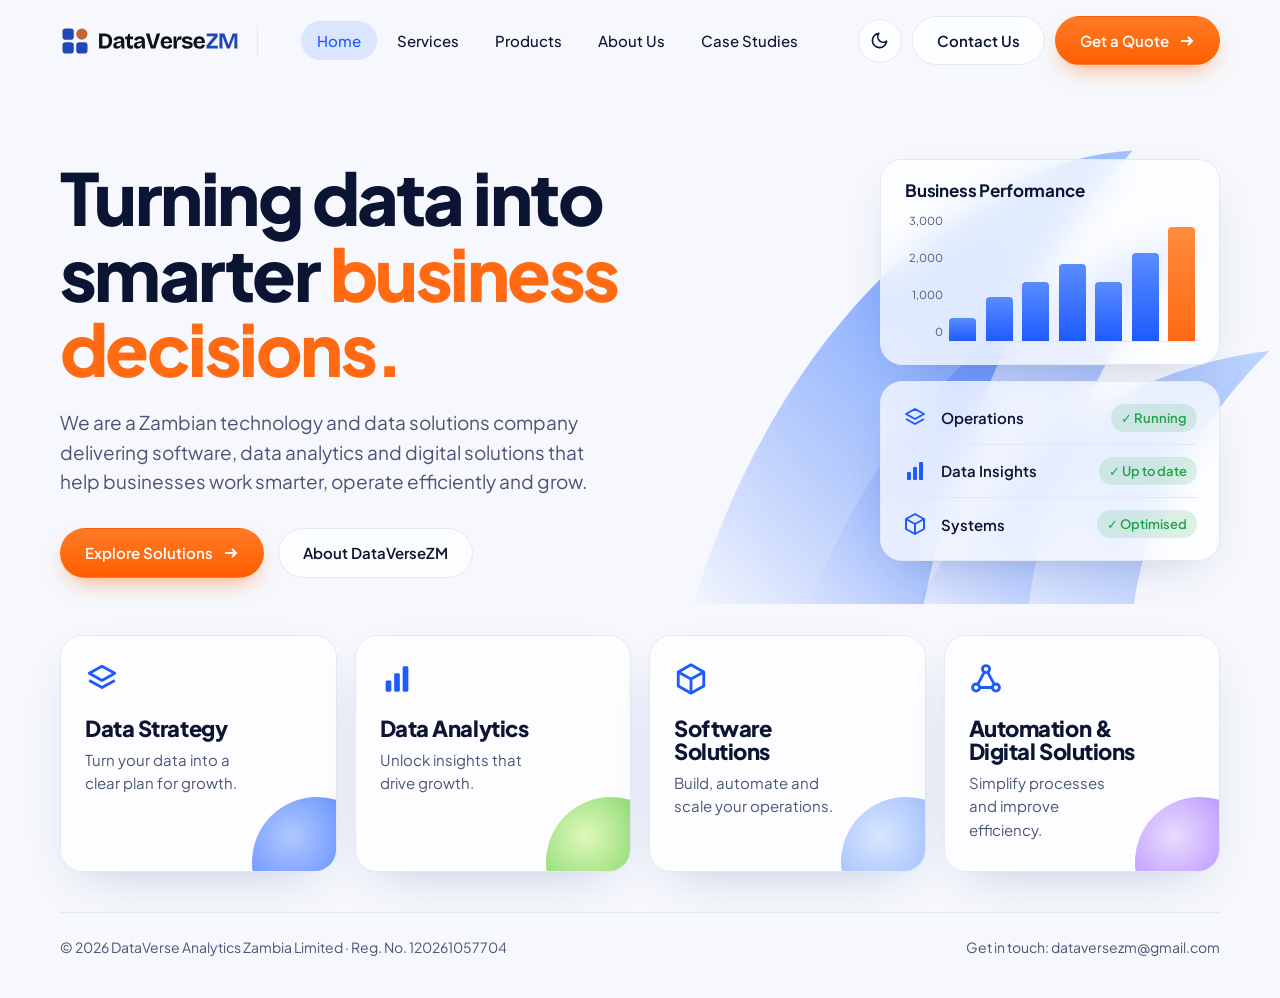
==== commit 95897639: "Split site into separate pages" ====
--- a/index.html
+++ b/index.html
@@ -4,13 +4,13 @@
 <meta charset="utf-8">
 <meta name="viewport" content="width=device-width, initial-scale=1">
 <title>DataVerseZM</title>
-<meta name="description" content="DataVerse Analytics Zambia Limited (DataVerseZM) is a Lusaka-based data science consultancy and software company. Products: Nkuku, Zogulitsa and Antchito.">
+<meta name="description" content="Zambian data science consultancy and software company. Data strategy, analytics, software and automation for businesses.">
 <link rel="canonical" href="https://dataversezm.com/">
 <meta name="robots" content="index, follow">
 <meta property="og:type" content="website">
 <meta property="og:site_name" content="DataVerseZM">
 <meta property="og:title" content="DataVerseZM">
-<meta property="og:description" content="DataVerse Analytics Zambia Limited (DataVerseZM) is a Lusaka-based data science consultancy and software company. Products: Nkuku, Zogulitsa and Antchito.">
+<meta property="og:description" content="Zambian data science consultancy and software company. Data strategy, analytics, software and automation for businesses.">
 <meta property="og:url" content="https://dataversezm.com/">
 <meta property="og:image" content="https://dataversezm.com/og-image.png">
 <meta property="og:image:width" content="1200">
@@ -18,7 +18,7 @@
 <meta property="og:locale" content="en_ZM">
 <meta name="twitter:card" content="summary_large_image">
 <meta name="twitter:title" content="DataVerseZM">
-<meta name="twitter:description" content="DataVerse Analytics Zambia Limited (DataVerseZM) is a Lusaka-based data science consultancy and software company. Products: Nkuku, Zogulitsa and Antchito.">
+<meta name="twitter:description" content="Zambian data science consultancy and software company. Data strategy, analytics, software and automation for businesses.">
 <meta name="twitter:image" content="https://dataversezm.com/og-image.png">
 <script type="application/ld+json">
 {
@@ -77,236 +77,23 @@
 <link rel="preconnect" href="https://fonts.googleapis.com">
 <link rel="preconnect" href="https://fonts.gstatic.com" crossorigin>
 <link href="https://fonts.googleapis.com/css2?family=Plus+Jakarta+Sans:wght@400;500;600;700;800&display=swap" rel="stylesheet">
-<style>
-  :root{
-    --bg:#F6F8FD; --surface:#FFFFFF; --surface-2:rgba(255,255,255,.72); --ink:#0B1533; --muted:#4A5675; --line:#E2E8F3;
-    --blue:#1D5BFF; --blue-2:#5B8CFF; --orange:#FF6A13; --orange-ink:#E85A00; --green:#22A34A;
-    --shadow:0 18px 50px -24px rgba(23,48,120,.28); --glow:transparent;
-    --ease-out:cubic-bezier(0.23,1,0.32,1);
-    color-scheme:light;
-  }
-  :root[data-theme="dark"]{
-    --bg:#040A1C; --surface:#0B1530; --surface-2:rgba(14,26,60,.62); --ink:#EEF2FF; --muted:#A9B4D0; --line:rgba(120,150,255,.18);
-    --blue:#4C82FF; --blue-2:#7FA6FF; --orange:#FF7A26; --orange-ink:#FF7A26; --green:#3CCB6C;
-    --shadow:0 20px 60px -30px rgba(0,0,0,.8); --glow:rgba(60,110,255,.25);
-    color-scheme:dark;
-  }
-  *{box-sizing:border-box;margin:0;padding:0}
-  html{scroll-behavior:smooth}
-  html,body{overflow-x:clip}
-  body{font-family:"Plus Jakarta Sans",system-ui,sans-serif;background:var(--bg);color:var(--ink);line-height:1.55;overflow-x:hidden}
-  a{color:inherit;text-decoration:none}
-  button{font:inherit}
-  a:focus-visible,button:focus-visible,input:focus-visible,textarea:focus-visible{outline:2px solid var(--blue);outline-offset:3px}
-  .wrap{max-width:1240px;margin:0 auto;padding:0 clamp(16px,4vw,40px)}
-  .accent{color:var(--orange)} .blue{color:var(--blue)}
-  .eyebrow{display:flex;align-items:center;gap:14px;font-size:14px;font-weight:700;letter-spacing:.06em;text-transform:uppercase}
-  .eyebrow::before{content:"";width:30px;height:3px;border-radius:3px;background:var(--orange)}
-  h1,h2,h3{letter-spacing:-.035em;line-height:1.05;font-weight:800}
-
-  /* buttons */
-  .btn{display:inline-flex;align-items:center;gap:10px;min-height:48px;padding:12px 24px;border-radius:999px;font-weight:600;font-size:15px;border:1px solid transparent;cursor:pointer;
-    transition:transform .2s var(--ease-out),background-color .2s ease,box-shadow .2s ease;-webkit-tap-highlight-color:transparent}
-  .btn-primary{background:linear-gradient(180deg,#FF7A26,#FF5E00);color:#fff;box-shadow:0 10px 24px -10px rgba(255,106,19,.7)}
-  .btn-ghost{border-color:var(--line);background:var(--surface-2);color:var(--ink)}
-  .btn-outline-ink{border-color:var(--ink);color:var(--ink);background:transparent}
-  @media (hover:hover) and (pointer:fine){.btn:hover{transform:translateY(-2px)}}
-  .btn:active{transform:scale(.97);transition-duration:.1s}
-  .arrow{width:16px;height:16px}
-
-  /* nav */
-  .nav{position:sticky;top:0;z-index:20;backdrop-filter:saturate(1.4) blur(14px);-webkit-backdrop-filter:saturate(1.4) blur(14px);background:color-mix(in srgb,var(--bg) 78%,transparent);border-bottom:1px solid transparent}
-  .nav .wrap{display:flex;align-items:center;justify-content:space-between;gap:16px;padding-top:16px;padding-bottom:16px}
-  .logo{display:flex;align-items:center;gap:18px}
-  .logo img{height:30px;width:auto;display:block}
-  .logo::after{content:"";width:1px;height:30px;background:var(--line)}
-  .logo .dark-logo{display:none}
-  [data-theme="dark"] .logo .light-logo{display:none}
-  [data-theme="dark"] .logo .dark-logo{display:block}
-  .links{display:flex;gap:4px;font-size:15px;font-weight:500}
-  .links a{padding:8px 16px;border-radius:999px;transition:background-color .2s ease,color .2s ease}
-  .links a.active{background:color-mix(in srgb,var(--blue) 12%,transparent);color:var(--blue)}
-  @media (hover:hover) and (pointer:fine){.links a:hover{background:color-mix(in srgb,var(--blue) 8%,transparent)}}
-  .nav-right{display:flex;align-items:center;gap:10px}
-  .theme-toggle{width:44px;height:44px;border-radius:999px;border:1px solid var(--line);background:var(--surface-2);color:var(--ink);display:grid;place-items:center;cursor:pointer}
-  .theme-toggle .sun{display:none} [data-theme="dark"] .theme-toggle .sun{display:block} [data-theme="dark"] .theme-toggle .moon{display:none}
-  @media (max-width:1020px){.links{display:none}}
-  @media (max-width:560px){.nav .btn-ghost{display:none}.nav .btn{padding:10px 16px}.logo::after{display:none}.logo img{height:24px}}
-  @media (max-width:400px){.nav .btn-primary .arrow{display:none}.nav .btn-primary{padding:10px 14px;font-size:14px}}
-
-  /* hero */
-  .hero{position:relative;overflow:hidden;padding:clamp(40px,6vw,80px) 0 40px}
-  .hero-grid{display:grid;grid-template-columns:minmax(0,1.05fr) minmax(0,.95fr);gap:40px;align-items:center}
-  .hero h1{font-size:clamp(40px,5.6vw,72px)}
-  .hero p.lead{margin-top:22px;font-size:clamp(17px,1.5vw,19px);color:var(--muted);max-width:560px}
-  .hero .cta{display:flex;flex-wrap:wrap;gap:14px;margin-top:32px}
-  .hero-art{position:relative;min-height:420px}
-  .swoosh{position:absolute;inset:-40px -60px -20px -40px;pointer-events:none}
-  .glass{background:var(--surface-2);border:1px solid var(--line);border-radius:22px;box-shadow:var(--shadow), 0 0 40px var(--glow);
-    backdrop-filter:blur(16px);-webkit-backdrop-filter:blur(16px)}
-  .perf{position:relative;margin-left:auto;width:min(340px,100%);padding:22px 24px}
-  .perf h3{font-size:17px;letter-spacing:-.01em;font-weight:700;margin-bottom:12px}
-  .chart{display:grid;grid-template-columns:38px 1fr;gap:6px;height:130px}
-  .chart .y{display:flex;flex-direction:column;justify-content:space-between;font-size:11px;color:var(--muted);text-align:right;padding-bottom:2px}
-  .bars{display:flex;align-items:flex-end;gap:10px;border-bottom:1px solid var(--line)}
-  .bars i{flex:1;border-radius:4px 4px 0 0;background:linear-gradient(180deg,var(--blue-2),var(--blue));transform-origin:bottom;animation:grow .9s var(--ease-out) both}
-  .bars i:last-child{background:linear-gradient(180deg,#FF8A3D,var(--orange))}
-  @keyframes grow{from{transform:scaleY(.2);opacity:0}to{transform:none;opacity:1}}
-  .status{position:relative;margin:16px 0 0 auto;width:min(340px,100%);padding:10px 22px}
-  .status div{display:flex;align-items:center;gap:14px;padding:12px 0;font-weight:600;font-size:15px}
-  .status div+div{border-top:1px solid var(--line)}
-  .status svg{flex:none;color:var(--blue)}
-  .status span{margin-left:auto;display:inline-flex;align-items:center;gap:6px;font-size:13px;font-weight:600;padding:4px 10px;border-radius:999px;
-    color:var(--green);background:color-mix(in srgb,var(--green) 14%,transparent)}
-
-  .services{display:grid;grid-template-columns:repeat(4,minmax(0,1fr));gap:18px;margin-top:56px}
-  .svc{position:relative;overflow:hidden;padding:26px 24px 30px;min-height:190px}
-  .svc .ico{color:var(--blue);margin-bottom:14px}
-  .svc h3{font-size:22px;letter-spacing:-.02em;max-width:180px}
-  .svc p{margin-top:8px;color:var(--muted);font-size:15px;max-width:160px}
-  .svc .blob{position:absolute;right:-46px;bottom:-56px;width:130px;height:130px;border-radius:50%;opacity:.8;z-index:0}
-  .svc > *:not(.blob){position:relative;z-index:1}
-  .svc:nth-child(1) .blob{background:radial-gradient(circle at 30% 30%,#9DB9FF,#2F6BFF 60%,transparent 70%)}
-  .svc:nth-child(2) .blob{background:radial-gradient(circle at 30% 30%,#D7F7A8,#5BC83C 60%,transparent 70%)}
-  .svc:nth-child(3) .blob{background:radial-gradient(circle at 30% 30%,#CFE0FF,#7AA6FF 60%,transparent 70%)}
-  .svc:nth-child(4) .blob{background:radial-gradient(circle at 30% 30%,#E5D3FF,#9C6BFF 60%,transparent 70%)}
-  @media (max-width:980px){.hero-grid{grid-template-columns:1fr}.hero-art{min-height:0}.perf,.status{margin-left:0}.services{grid-template-columns:repeat(2,minmax(0,1fr))}}
-  @media (max-width:560px){.services{grid-template-columns:1fr}}
-
-  section{scroll-margin-top:90px}
-  .block{padding:clamp(56px,7vw,96px) 0 0}
-
-  /* about */
-  .about-top{display:grid;grid-template-columns:minmax(0,1.1fr) 1px minmax(0,.9fr);gap:48px;align-items:center}
-  .about-top h2{font-size:clamp(32px,3.8vw,46px);margin-top:18px}
-  .about-top .rule{align-self:stretch;background:var(--line)}
-  .about-top p{color:var(--muted);font-size:18px}
-  .link{display:inline-flex;align-items:center;gap:8px;margin-top:18px;color:var(--blue);font-weight:700}
-  .stats{display:grid;grid-template-columns:repeat(4,minmax(0,1fr));gap:18px;margin-top:48px}
-  .stat{position:relative;overflow:hidden;padding:26px;min-height:230px}
-  .stat .tile{width:52px;height:52px;border-radius:14px;display:grid;place-items:center;background:var(--surface);box-shadow:0 6px 18px -8px rgba(23,48,120,.35);margin-bottom:18px}
-  .stat b{display:block;font-size:19px;letter-spacing:-.01em}
-  .stat .num{font-size:52px;font-weight:800;letter-spacing:-.04em;line-height:1.1;margin:6px 0}
-  .stat p{color:var(--muted);font-size:15px;max-width:200px}
-  .stat .wave{position:absolute;right:-40px;bottom:-78px;width:190px;height:110px;border-radius:50% 50% 0 0;opacity:.7;z-index:0}
-  .stat > *:not(.wave){position:relative;z-index:1}
-  .stat{padding-bottom:44px}
-  .stat:nth-child(1){background:linear-gradient(160deg,var(--surface-2),color-mix(in srgb,var(--blue) 10%,var(--surface-2)))}
-  .stat:nth-child(2){background:linear-gradient(160deg,var(--surface-2),color-mix(in srgb,var(--orange) 12%,var(--surface-2)))}
-  .stat:nth-child(3){background:linear-gradient(160deg,var(--surface-2),color-mix(in srgb,var(--blue) 12%,var(--surface-2)))}
-  .stat:nth-child(4){background:linear-gradient(160deg,var(--surface-2),color-mix(in srgb,#8B5CF6 12%,var(--surface-2)))}
-  .stat:nth-child(1) .wave,.stat:nth-child(3) .wave{background:linear-gradient(180deg,#8FB2FF,#2F6BFF)}
-  .stat:nth-child(2) .wave{background:linear-gradient(180deg,#FFC9A3,#FF8A3D)}
-  .stat:nth-child(4) .wave{background:linear-gradient(180deg,#D9C6FF,#9C6BFF)}
-  @media (max-width:980px){.about-top{grid-template-columns:1fr}.about-top .rule{display:none}.stats{grid-template-columns:repeat(2,minmax(0,1fr))}}
-  @media (max-width:520px){.stats{grid-template-columns:1fr}}
-
-  /* products */
-  .prod-grid{display:grid;grid-template-columns:minmax(0,.9fr) repeat(3,minmax(0,1fr));gap:20px;align-items:stretch}
-  .prod-intro h2{font-size:clamp(30px,3.2vw,40px);margin:18px 0 18px}
-  .prod-intro p{color:var(--muted);font-size:16px;margin-bottom:28px}
-  .prod{position:relative;overflow:hidden;display:flex;flex-direction:column;padding:24px 22px 0;border-radius:24px;border:1px solid var(--line);
-    transition:transform .25s var(--ease-out),box-shadow .25s ease;-webkit-tap-highlight-color:transparent}
-  @media (hover:hover) and (pointer:fine){.prod:hover{transform:translateY(-4px);box-shadow:var(--shadow)}}
-  .prod:active{transform:scale(.985);transition-duration:.1s}
-  .prod.antchito{background:linear-gradient(180deg,color-mix(in srgb,var(--blue) 9%,var(--surface)),var(--surface))}
-  .prod.zogulitsa{background:linear-gradient(180deg,color-mix(in srgb,var(--orange) 14%,var(--surface)),color-mix(in srgb,var(--orange) 5%,var(--surface)))}
-  .prod.nkuku{background:linear-gradient(180deg,color-mix(in srgb,var(--surface) 92%,#7CD36A),color-mix(in srgb,#7CD36A 18%,var(--surface)))}
-  .prod .head{display:flex;align-items:center;gap:12px}
-  .prod .head b{display:block;font-size:24px;letter-spacing:-.03em;font-weight:800;line-height:1.1}
-  .prod .head small{font-size:12px;font-weight:600;color:var(--muted)}
-  .prod .tagline{margin:16px 0 14px;font-size:16px;font-weight:500;min-height:72px}
-  .prod .more{display:inline-flex;align-items:center;gap:8px;font-weight:700;font-size:15px}
-  .phone{margin:22px auto 0;width:min(170px,82%);height:220px;border:5px solid #0B1533;border-bottom:0;border-radius:26px 26px 0 0;background:#fff;overflow:hidden;color:#0B1533;font-size:9px;position:relative}
-  [data-theme="dark"] .phone{border-color:#2A3866}
-  .phone .sb{display:flex;justify-content:space-between;padding:8px 12px 4px;font-weight:700;font-size:9px}
-  .phone .notch{position:absolute;top:4px;left:50%;transform:translateX(-50%);width:46px;height:12px;border-radius:999px;background:#0B1533}
-  .phone .scr{padding:6px 10px}
-  .pc{border-radius:10px;padding:8px;margin-bottom:6px}
-  .navy{background:#16306E;color:#fff}
-  .navy em{font-style:normal;display:block;font-size:13px;font-weight:800;margin-top:2px}
-  .minibars{display:flex;align-items:flex-end;gap:3px;height:60px;margin-top:6px}
-  .minibars i{flex:1;background:#3E6BE8;border-radius:2px}
-  .minibars i:nth-child(odd){background:#A9C0FF}
-  .tiles{display:grid;grid-template-columns:1fr 1fr;gap:6px}
-  .tiles .pc{background:#fff;border:1px solid #EEF0F6;margin:0}
-  .tiles .pc.dk{background:#0E1E4A;color:#fff}
-  .tiles .pc b{display:block;font-size:12px;margin-top:3px}
-  .tiles .pc .o{color:#FF6A13}
-  .gauge{display:grid;place-items:center;margin-top:8px}
-  .gauge .ring{width:84px;height:84px;border-radius:50%;background:conic-gradient(#3DB54A 0 55%,#E6ECE6 55% 100%);display:grid;place-items:center}
-  .gauge .ring div{width:66px;height:66px;border-radius:50%;background:#fff;display:grid;place-items:center;text-align:center;line-height:1.1}
-  .gauge b{font-size:20px} .gauge small{font-size:8px;color:#5A6270}
-  @media (max-width:1080px){.prod-grid{grid-template-columns:repeat(3,minmax(0,1fr))}.prod-intro{grid-column:1/-1}}
-  @media (max-width:760px){.prod-grid{grid-template-columns:1fr}}
-
-  /* web solutions */
-  .web{position:relative;overflow:hidden;display:grid;grid-template-columns:minmax(0,.8fr) minmax(0,1.2fr);gap:40px;align-items:center;padding:clamp(28px,4vw,56px)}
-  .web h2{font-size:clamp(32px,3.6vw,46px);margin:18px 0 18px}
-  .web p{color:var(--muted);font-size:17px;margin-bottom:28px;max-width:400px}
-  .device{position:relative;padding-bottom:30px}
-  .laptop{border-radius:14px 14px 0 0;border:8px solid #11182B;border-bottom-width:12px;background:#0C0A18;aspect-ratio:16/10;overflow:hidden;position:relative}
-  .laptop-base{height:12px;margin:0 -6%;border-radius:0 0 14px 14px;background:linear-gradient(180deg,#C9CFDA,#9AA3B3)}
-  .site{position:absolute;inset:0;padding:6% 7%;color:#fff;
-    background:radial-gradient(ellipse at 70% 60%,rgba(255,196,120,.45),transparent 45%),radial-gradient(ellipse at 85% 30%,rgba(130,80,255,.55),transparent 50%),linear-gradient(120deg,#120A26 30%,#2A1550 70%,#0E0820)}
-  .site .bar{display:flex;justify-content:space-between;align-items:center;font-size:clamp(7px,.8vw,10px);opacity:.9}
-  .site .brand{font-weight:800;letter-spacing:.12em}
-  .site h4{font-family:Georgia,serif;font-weight:400;font-size:clamp(16px,2.4vw,30px);line-height:1.08;margin-top:10%}
-  .site h4 span{color:#F2B25C;font-weight:700}
-  .site .book{display:inline-block;margin-top:6%;padding:5px 12px;border-radius:999px;background:#C99644;color:#1A1208;font-size:clamp(7px,.8vw,10px);font-weight:700}
-  .mobile{position:absolute;right:-2%;bottom:0;width:24%;aspect-ratio:9/18;border:5px solid #11182B;border-radius:22px;overflow:hidden;background:#120A26}
-  .mobile .site{padding:18% 10%}
-  .mobile .site h4{font-size:clamp(11px,1.3vw,16px);margin-top:30%}
-  .badge{position:absolute;left:30%;bottom:6px;display:inline-flex;align-items:center;gap:10px;padding:10px 18px;border-radius:999px;background:var(--surface);border:1px solid var(--line);box-shadow:var(--shadow);font-weight:700;font-size:15px}
-  .badge small{font-weight:500;color:var(--muted)}
-  @media (max-width:900px){.web{grid-template-columns:1fr}.badge{left:8%}}
-
-  /* contact */
-  .contact{position:relative;overflow:hidden;margin:clamp(56px,7vw,96px) 0 40px;padding:clamp(28px,4vw,52px);border-radius:28px;color:#fff;
-    background:radial-gradient(ellipse at 90% 120%,rgba(90,150,255,.65),transparent 55%),linear-gradient(110deg,#0A1A4D 0%,#0F2E8A 55%,#1D5BFF 100%);
-    display:grid;grid-template-columns:minmax(0,1fr) 1px minmax(0,1fr);gap:40px;align-items:center}
-  .contact h2{font-size:clamp(32px,3.6vw,46px)}
-  .contact h2 span{color:#FF8A3D}
-  .contact p{margin-top:16px;color:#D6E0FF;font-size:17px;max-width:420px}
-  .contact .rule{align-self:stretch;background:rgba(255,255,255,.2)}
-  .contact .quick{display:flex;flex-wrap:wrap;gap:10px;margin-top:22px}
-  .contact .quick a{display:inline-flex;align-items:center;gap:8px;padding:10px 16px;border-radius:999px;border:1px solid rgba(255,255,255,.35);font-weight:600;font-size:14px;min-height:44px}
-  form{display:grid;grid-template-columns:1fr 1fr;gap:12px}
-  .field{position:relative}
-  .field svg{position:absolute;left:16px;top:15px;color:#5A6488}
-  .field input,.field textarea{width:100%;border:0;border-radius:999px;padding:14px 18px 14px 46px;font:inherit;font-size:15px;color:#0B1533;background:#fff}
-  .field textarea{border-radius:22px;min-height:96px;resize:vertical}
-  .field.full{grid-column:1/-1}
-  form .btn{justify-self:start}
-  .sr{position:absolute;width:1px;height:1px;overflow:hidden;clip:rect(0 0 0 0)}
-  @media (max-width:900px){.contact{grid-template-columns:1fr}.contact .rule{display:none}}
-  @media (max-width:520px){form{grid-template-columns:1fr}}
-
-  footer{display:flex;flex-wrap:wrap;gap:12px;justify-content:space-between;padding:24px 0 40px;border-top:1px solid var(--line);font-size:14px;color:var(--muted)}
-  @media (hover:hover) and (pointer:fine){footer a:hover{color:var(--blue)}}
-
-  @media (prefers-reduced-motion:reduce){
-    html{scroll-behavior:auto}
-    .bars i{animation:none}
-    .btn:hover,.btn:active,.prod:hover,.prod:active{transform:none}
-  }
-</style>
+<link rel="stylesheet" href="/assets/site.css">
 </head>
 <body>
 
 <header class="nav">
   <div class="wrap">
-    <a class="logo" href="#top" aria-label="DataVerseZM home"><img class="light-logo" src="/logo/dataversezm-logo-tight.svg" alt="DataVerseZM" width="179" height="30"><img class="dark-logo" src="/logo/dataversezm-logo-white-tight.svg" alt="DataVerseZM" width="179" height="30"></a>
+    <a class="logo" href="/" aria-label="DataVerseZM home"><img class="light-logo" src="/logo/dataversezm-logo-tight.svg" alt="DataVerseZM" width="179" height="30"><img class="dark-logo" src="/logo/dataversezm-logo-white-tight.svg" alt="DataVerseZM" width="179" height="30"></a>
     <nav class="links" aria-label="Main">
-      <a class="active" href="#top">Home</a><a href="#services">Services</a><a href="#products">Products</a><a href="#about">About Us</a><a href="#work">Case Studies</a>
+      <a class="active" aria-current="page" href="/">Home</a><a href="/services/">Services</a><a href="/products/">Products</a><a href="/about/">About Us</a><a href="/case-studies/">Case Studies</a>
     </nav>
     <div class="nav-right">
       <button class="theme-toggle" type="button" aria-label="Switch to dark mode">
         <svg class="moon" width="19" height="19" viewBox="0 0 24 24" fill="none" stroke="currentColor" stroke-width="2" stroke-linecap="round" stroke-linejoin="round" aria-hidden="true"><path d="M21 12.8A9 9 0 1 1 11.2 3a7 7 0 0 0 9.8 9.8z"/></svg>
         <svg class="sun" width="19" height="19" viewBox="0 0 24 24" fill="none" stroke="currentColor" stroke-width="2" stroke-linecap="round" aria-hidden="true"><circle cx="12" cy="12" r="4.5"/><path d="M12 2v2M12 20v2M4.9 4.9l1.4 1.4M17.7 17.7l1.4 1.4M2 12h2M20 12h2M4.9 19.1l1.4-1.4M17.7 6.3l1.4-1.4"/></svg>
       </button>
-      <a class="btn btn-ghost" href="#contact">Contact Us</a>
-      <a class="btn btn-primary" href="#contact">Get a Quote <svg class="arrow" viewBox="0 0 16 16" fill="none" stroke="currentColor" stroke-width="2" aria-hidden="true"><path d="M2 8h11M9 4l4 4-4 4"/></svg></a>
+      <a class="btn btn-ghost" href="/contact/">Contact Us</a>
+      <a class="btn btn-primary" href="/contact/">Get a Quote <svg class="arrow" viewBox="0 0 16 16" fill="none" stroke="currentColor" stroke-width="2" aria-hidden="true"><path d="M2 8h11M9 4l4 4-4 4"/></svg></a>
     </div>
   </div>
 </header>
@@ -319,8 +106,8 @@
           <h1>Turning data into smarter <span class="accent">business decisions.</span></h1>
           <p class="lead">We are a Zambian technology and data solutions company delivering software, data analytics and digital solutions that help businesses work smarter, operate efficiently and grow.</p>
           <div class="cta">
-            <a class="btn btn-primary" href="#services">Explore Solutions <svg class="arrow" viewBox="0 0 16 16" fill="none" stroke="currentColor" stroke-width="2" aria-hidden="true"><path d="M2 8h11M9 4l4 4-4 4"/></svg></a>
-            <a class="btn btn-ghost" href="#about">About DataVerseZM</a>
+            <a class="btn btn-primary" href="/services/">Explore Solutions <svg class="arrow" viewBox="0 0 16 16" fill="none" stroke="currentColor" stroke-width="2" aria-hidden="true"><path d="M2 8h11M9 4l4 4-4 4"/></svg></a>
+            <a class="btn btn-ghost" href="/about/">About DataVerseZM</a>
           </div>
         </div>
         <div class="hero-art">
@@ -351,123 +138,14 @@
       </div>
 
       <div class="services" id="services">
-        <div class="svc glass"><div class="ico"><svg width="34" height="34" viewBox="0 0 24 24" fill="none" stroke="currentColor" stroke-width="2" stroke-linejoin="round" aria-hidden="true"><path d="M12 3l9 5-9 5-9-5 9-5z"/><path d="M3 13l9 5 9-5"/></svg></div><h3>Data Strategy</h3><p>Turn your data into a clear plan for growth.</p><span class="blob" aria-hidden="true"></span></div>
-        <div class="svc glass"><div class="ico"><svg width="34" height="34" viewBox="0 0 24 24" fill="currentColor" aria-hidden="true"><rect x="4" y="13" width="4" height="8" rx="1"/><rect x="10" y="8" width="4" height="13" rx="1"/><rect x="16" y="3" width="4" height="18" rx="1"/></svg></div><h3>Data Analytics</h3><p>Unlock insights that drive growth.</p><span class="blob" aria-hidden="true"></span></div>
-        <div class="svc glass"><div class="ico"><svg width="34" height="34" viewBox="0 0 24 24" fill="none" stroke="currentColor" stroke-width="2" stroke-linejoin="round" aria-hidden="true"><path d="M12 2l9 5v10l-9 5-9-5V7l9-5z"/><path d="M3 7l9 5 9-5M12 12v10"/></svg></div><h3>Software Solutions</h3><p>Build, automate and scale your operations.</p><span class="blob" aria-hidden="true"></span></div>
-        <div class="svc glass"><div class="ico"><svg width="34" height="34" viewBox="0 0 24 24" fill="none" stroke="currentColor" stroke-width="2" aria-hidden="true"><circle cx="12" cy="5" r="2.5"/><circle cx="5" cy="18" r="2.5"/><circle cx="19" cy="18" r="2.5"/><path d="M10.8 7.2L6.2 15.8M13.2 7.2l4.6 8.6M7.5 18h9"/></svg></div><h3>Automation &amp; Digital Solutions</h3><p>Simplify processes and improve efficiency.</p><span class="blob" aria-hidden="true"></span></div>
+        <a class="svc glass" href="/services/"><div class="ico"><svg width="34" height="34" viewBox="0 0 24 24" fill="none" stroke="currentColor" stroke-width="2" stroke-linejoin="round" aria-hidden="true"><path d="M12 3l9 5-9 5-9-5 9-5z"/><path d="M3 13l9 5 9-5"/></svg></div><h3>Data Strategy</h3><p>Turn your data into a clear plan for growth.</p><span class="blob" aria-hidden="true"></span></a>
+        <a class="svc glass" href="/services/"><div class="ico"><svg width="34" height="34" viewBox="0 0 24 24" fill="currentColor" aria-hidden="true"><rect x="4" y="13" width="4" height="8" rx="1"/><rect x="10" y="8" width="4" height="13" rx="1"/><rect x="16" y="3" width="4" height="18" rx="1"/></svg></div><h3>Data Analytics</h3><p>Unlock insights that drive growth.</p><span class="blob" aria-hidden="true"></span></a>
+        <a class="svc glass" href="/services/"><div class="ico"><svg width="34" height="34" viewBox="0 0 24 24" fill="none" stroke="currentColor" stroke-width="2" stroke-linejoin="round" aria-hidden="true"><path d="M12 2l9 5v10l-9 5-9-5V7l9-5z"/><path d="M3 7l9 5 9-5M12 12v10"/></svg></div><h3>Software Solutions</h3><p>Build, automate and scale your operations.</p><span class="blob" aria-hidden="true"></span></a>
+        <a class="svc glass" href="/services/"><div class="ico"><svg width="34" height="34" viewBox="0 0 24 24" fill="none" stroke="currentColor" stroke-width="2" aria-hidden="true"><circle cx="12" cy="5" r="2.5"/><circle cx="5" cy="18" r="2.5"/><circle cx="19" cy="18" r="2.5"/><path d="M10.8 7.2L6.2 15.8M13.2 7.2l4.6 8.6M7.5 18h9"/></svg></div><h3>Automation &amp; Digital Solutions</h3><p>Simplify processes and improve efficiency.</p><span class="blob" aria-hidden="true"></span></a>
       </div>
     </div>
   </section>
 
-  <section class="block" id="about">
-    <div class="wrap">
-      <div class="about-top">
-        <div>
-          <span class="eyebrow">About us</span>
-          <h2>A trusted technology partner focused on building <span class="blue">smarter</span> and more <span class="accent">adaptive</span> businesses.</h2>
-        </div>
-        <span class="rule" aria-hidden="true"></span>
-        <div>
-          <p>We combine deep industry expertise with modern technology and data analytics to help businesses move faster, operate smarter, and grow with confidence.</p>
-          <a class="link" href="#contact">Talk to our team <svg class="arrow" viewBox="0 0 16 16" fill="none" stroke="currentColor" stroke-width="2" aria-hidden="true"><path d="M2 8h11M9 4l4 4-4 4"/></svg></a>
-        </div>
-      </div>
-      <div class="stats">
-        <div class="stat glass"><div class="tile" style="color:var(--blue)"><svg width="26" height="26" viewBox="0 0 24 24" fill="none" stroke="currentColor" stroke-width="2" stroke-linejoin="round" aria-hidden="true"><path d="M12 3l9 5-9 5-9-5 9-5z"/><path d="M3 13l9 5 9-5"/></svg></div><b>Solutions</b><div class="num">3</div><p>Business solutions built for real operational impact.</p><span class="wave" aria-hidden="true"></span></div>
-        <div class="stat glass"><div class="tile" style="color:var(--orange)"><svg width="26" height="26" viewBox="0 0 24 24" fill="none" stroke="currentColor" stroke-width="2.2" stroke-linecap="round" aria-hidden="true"><path d="M6 20v-5M12 20V9M18 20V4"/></svg></div><b>Client satisfaction</b><div class="num">98%</div><p>Average satisfaction across all solutions.</p><span class="wave" aria-hidden="true"></span></div>
-        <div class="stat glass"><div class="tile" style="color:var(--blue)"><svg width="26" height="26" viewBox="0 0 24 24" fill="currentColor" aria-hidden="true"><circle cx="12" cy="8" r="3.2"/><circle cx="5.5" cy="10" r="2.4"/><circle cx="18.5" cy="10" r="2.4"/><path d="M6 20c0-3.5 2.7-6 6-6s6 2.5 6 6zM1 19c0-2.6 1.8-4.5 4.4-4.5 1 0 1.9.3 2.6.8C6.7 16.3 6 17.7 6 19.3zM23 19c0-2.6-1.8-4.5-4.4-4.5-1 0-1.9.3-2.6.8 1.3 1 2 2.4 2 4z"/></svg></div><b>Companies on board</b><div class="num">20+</div><p>Businesses currently using our solutions.</p><span class="wave" aria-hidden="true"></span></div>
-        <div class="stat glass"><div class="tile" style="color:#8B5CF6"><svg width="26" height="26" viewBox="0 0 24 24" fill="none" stroke="currentColor" stroke-width="2" stroke-linecap="round" aria-hidden="true"><rect x="3.5" y="5" width="17" height="15" rx="3"/><path d="M3.5 10h17M8 3v4M16 3v4"/><circle cx="8.5" cy="14" r=".8" fill="currentColor"/><circle cx="12" cy="14" r=".8" fill="currentColor"/><circle cx="15.5" cy="14" r=".8" fill="currentColor"/></svg></div><b>Years of experience</b><div class="num">2+</div><p>Building technology solutions in Zambia.</p><span class="wave" aria-hidden="true"></span></div>
-      </div>
-    </div>
-  </section>
-
-  <section class="block" id="products">
-    <div class="wrap">
-      <div class="prod-grid">
-        <div class="prod-intro">
-          <span class="eyebrow">Our products</span>
-          <h2>Powerful solutions built for real <span class="accent">business needs.</span></h2>
-          <p>Our in-house products help businesses manage people, stock and farm operations with ease, insights and control.</p>
-          <a class="btn btn-primary" href="#products-list">Explore Our Products <svg class="arrow" viewBox="0 0 16 16" fill="none" stroke="currentColor" stroke-width="2" aria-hidden="true"><path d="M2 8h11M9 4l4 4-4 4"/></svg></a>
-        </div>
-
-        <a class="prod antchito" id="products-list" href="https://app.antchito-dataversezm.com" target="_blank" rel="noopener">
-          <div class="head">
-            <svg width="54" height="54" viewBox="0 0 54 54" aria-hidden="true"><defs><linearGradient id="ag" x1="0" y1="0" x2="1" y2="1"><stop offset="0" stop-color="#6FA0FF"/><stop offset="1" stop-color="#1D45D8"/></linearGradient></defs><path d="M22 6h10l16 42H38l-3.5-10h-15L16 48H6z" fill="url(#ag)"/><path d="M22.5 30h9L27 16z" fill="#fff" opacity=".9"/></svg>
-            <div><b>Antchito<span class="blue">.</span></b><small>by Dataverse</small></div>
-          </div>
-          <p class="tagline">HR and payroll management made simple.</p>
-          <span class="more">Learn more <svg class="arrow" viewBox="0 0 16 16" fill="none" stroke="currentColor" stroke-width="2" aria-hidden="true"><path d="M2 8h11M9 4l4 4-4 4"/></svg></span>
-          <div class="phone" aria-hidden="true"><span class="notch"></span><div class="sb"><span>12:13</span><span>●●●</span></div>
-            <div class="scr"><div class="pc navy">Statutory deductions<em>K149,742.20</em></div><b style="font-size:9px">Payroll by month</b>
-              <div class="minibars"><i style="height:30%"></i><i style="height:45%"></i><i style="height:35%"></i><i style="height:50%"></i><i style="height:40%"></i><i style="height:60%"></i><i style="height:45%"></i><i style="height:75%"></i><i style="height:55%"></i><i style="height:90%"></i><i style="height:70%"></i><i style="height:100%"></i></div></div></div>
-        </a>
-
-        <a class="prod zogulitsa" href="https://zogulitsa.work" target="_blank" rel="noopener">
-          <div class="head">
-            <svg width="50" height="50" viewBox="0 0 24 24" fill="none" stroke="#FF6A13" stroke-width="2" stroke-linejoin="round" aria-hidden="true"><path d="M12 2l9 5v10l-9 5-9-5V7l9-5z"/><path d="M3 7l9 5 9-5M12 12v10"/></svg>
-            <div><b>Zogulitsa</b><small>Powered by DataVerse<span class="accent">ZM</span></small></div>
-          </div>
-          <p class="tagline">Sales. Stock.<br>Under control.</p>
-          <span class="more">Learn more <svg class="arrow" viewBox="0 0 16 16" fill="none" stroke="currentColor" stroke-width="2" aria-hidden="true"><path d="M2 8h11M9 4l4 4-4 4"/></svg></span>
-          <div class="phone" aria-hidden="true"><span class="notch"></span><div class="sb"><span>12:14</span><span>●●●</span></div>
-            <div class="scr"><div class="tiles"><div class="pc dk">Sales today<b>K0.00</b></div><div class="pc">Items sold today<b>0</b></div><div class="pc">Stock value<b class="o">K270,501</b></div><div class="pc">Low stock items<b class="o">5</b></div></div></div></div>
-        </a>
-
-        <a class="prod nkuku" href="https://nkuku-app-dataverse.vercel.app" target="_blank" rel="noopener">
-          <div class="head">
-            <svg width="50" height="50" viewBox="0 0 24 24" fill="none" stroke="#FF6A13" stroke-width="1.8" stroke-linecap="round" stroke-linejoin="round" aria-hidden="true"><path d="M5 15c0-4 3-7 7-7 1.5 0 2.5-1.5 2.5-3 1.7.6 2.8 2.2 2.8 4 0 5-3.5 9-8.3 9C6.8 18 5 17 5 15z"/><path d="M9.5 18l-1 3M12.5 18l.5 3M14.6 4.2c.6-.9 1.6-1.4 2.6-1.2"/><circle cx="15.3" cy="7.3" r=".6" fill="#FF6A13"/></svg>
-            <div><b>Nkuku<span class="accent">.</span></b><small>by Dataverse</small></div>
-          </div>
-          <p class="tagline">Poultry intelligence for healthier and more productive flocks.</p>
-          <span class="more">Learn more <svg class="arrow" viewBox="0 0 16 16" fill="none" stroke="currentColor" stroke-width="2" aria-hidden="true"><path d="M2 8h11M9 4l4 4-4 4"/></svg></span>
-          <div class="phone" aria-hidden="true"><span class="notch"></span><div class="sb"><span>12:13</span><span>●●●</span></div>
-            <div class="scr"><div class="pc" style="background:#F2F5F2"><b style="font-size:10px">Flock Health Score</b><div style="color:#7A847A;font-size:8px">by Dataverse</div>
-              <div class="gauge"><div class="ring"><div><span><b>55</b><br><small>Needs care</small></span></div></div></div></div></div></div>
-        </a>
-      </div>
-    </div>
-  </section>
-
-  <section class="block" id="work">
-    <div class="wrap">
-      <div class="web glass">
-        <div>
-          <span class="eyebrow">Website solutions</span>
-          <h2>Modern websites that grow your <span class="accent">business.</span></h2>
-          <p>We design and build clean, responsive and high-performing websites for businesses, brands and events.</p>
-          <a class="btn btn-outline-ink" href="#contact">Build Your Website <svg class="arrow" viewBox="0 0 16 16" fill="none" stroke="currentColor" stroke-width="2" aria-hidden="true"><path d="M2 8h11M9 4l4 4-4 4"/></svg></a>
-        </div>
-        <a class="device" href="https://toivoevents.com" target="_blank" rel="noopener" aria-label="View the Toivo Events website">
-          <div class="laptop"><div class="site"><div class="bar"><span class="brand">TOIVO EVENTS</span><span>Home · Events · Gallery · About · Contact</span></div>
-            <h4>Creating<br>Memorable<br><span>Experiences</span></h4><span class="book">Book an Event →</span></div></div>
-          <div class="laptop-base"></div>
-          <div class="mobile"><div class="site"><div class="bar"><span class="brand">TOIVO</span></div><h4>Creating Memorable <span>Experiences</span></h4></div></div>
-          <span class="badge"><svg width="20" height="20" viewBox="0 0 24 24" fill="none" stroke="currentColor" stroke-width="1.8" aria-hidden="true"><circle cx="12" cy="12" r="9"/><path d="M3 12h18M12 3c3 3 3 15 0 18M12 3c-3 3-3 15 0 18"/></svg>Toivo Events <small>(View site)</small></span>
-        </a>
-      </div>
-    </div>
-  </section>
-
-  <section class="wrap" id="contact">
-    <div class="contact">
-      <div>
-        <h2>Have a project in mind?<br><span>Let’s talk.</span></h2>
-        <p>Tell us what you need and we’ll get back to you with the right solution for your business.</p>
-        <div class="quick">
-          <a href="https://wa.me/260970388501?text=Hello%20DataVerseZM%2C%20I%27d%20like%20to%20find%20out%20more%20about%20" target="_blank" rel="noopener">WhatsApp +260 970 388 501</a>
-          <a href="tel:+260970388501">Call us</a>
-        </div>
-      </div>
-      <span class="rule" aria-hidden="true"></span>
-      <form id="enquiry">
-        <div class="field"><label class="sr" for="f-name">Full name</label><svg width="18" height="18" viewBox="0 0 24 24" fill="none" stroke="currentColor" stroke-width="2" aria-hidden="true"><circle cx="12" cy="8" r="4"/><path d="M4 21c0-4 3.6-7 8-7s8 3 8 7"/></svg><input id="f-name" name="name" placeholder="Full name" autocomplete="name" required></div>
-        <div class="field"><label class="sr" for="f-email">Email address</label><svg width="18" height="18" viewBox="0 0 24 24" fill="none" stroke="currentColor" stroke-width="2" aria-hidden="true"><rect x="3" y="5" width="18" height="14" rx="2"/><path d="M3 7l9 6 9-6"/></svg><input id="f-email" name="email" type="email" placeholder="Email address" autocomplete="email" required></div>
-        <div class="field full"><label class="sr" for="f-msg">Your message</label><svg width="18" height="18" viewBox="0 0 24 24" fill="none" stroke="currentColor" stroke-width="2" aria-hidden="true"><path d="M4 5h16v11H8l-4 4z"/></svg><textarea id="f-msg" name="message" placeholder="Your message" required></textarea></div>
-        <button class="btn btn-primary" type="submit">Send Message <svg class="arrow" viewBox="0 0 16 16" fill="none" stroke="currentColor" stroke-width="2" aria-hidden="true"><path d="M2 8h11M9 4l4 4-4 4"/></svg></button>
-      </form>
-    </div>
-  </section>
 
   <div class="wrap">
     <footer>
@@ -477,40 +155,6 @@
   </div>
 </main>
 
-<script>
-document.getElementById('yr').textContent=new Date().getFullYear();
-(function(){
-  var root=document.documentElement, btn=document.querySelector('.theme-toggle');
-  function label(){btn.setAttribute('aria-label', root.getAttribute('data-theme')==='dark'?'Switch to light mode':'Switch to dark mode')}
-  label();
-  btn.addEventListener('click',function(){
-    var t=root.getAttribute('data-theme')==='dark'?'light':'dark';
-    root.setAttribute('data-theme',t); label();
-    try{localStorage.setItem('theme',t)}catch(e){}
-  });
-  var mq=matchMedia('(prefers-color-scheme: dark)');
-  mq.addEventListener&&mq.addEventListener('change',function(e){
-    var s=null; try{s=localStorage.getItem('theme')}catch(err){}
-    if(s!=='light'&&s!=='dark'){root.setAttribute('data-theme',e.matches?'dark':'light'); label();}
-  });
-})();
-// highlight the nav link for the section in view
-(function(){
-  var links=[].slice.call(document.querySelectorAll('.links a'));
-  var map={}; links.forEach(function(a){map[a.getAttribute('href').slice(1)]=a});
-  var io=new IntersectionObserver(function(es){es.forEach(function(e){
-    if(e.isIntersecting&&map[e.target.id]){links.forEach(function(a){a.classList.remove('active')});map[e.target.id].classList.add('active')}
-  })},{rootMargin:'-45% 0px -50% 0px'});
-  ['top','services','products','about','work'].forEach(function(id){var el=document.getElementById(id); if(el) io.observe(el)});
-})();
-// contact form: opens a ready-to-send Gmail message (no server needed)
-document.getElementById('enquiry').addEventListener('submit',function(e){
-  e.preventDefault();
-  var f=e.target, name=f.name.value.trim(), email=f.email.value.trim(), msg=f.message.value.trim();
-  var body='Name: '+name+'\nEmail: '+email+'\n\n'+msg;
-  var url='https://mail.google.com/mail/?view=cm&fs=1&to=dataversezm@gmail.com&su='+encodeURIComponent('Website enquiry from '+name)+'&body='+encodeURIComponent(body);
-  window.open(url,'_blank','noopener');
-});
-</script>
+<script src="/assets/site.js" defer></script>
 </body>
 </html>
--- a/assets/site.css
+++ b/assets/site.css
@@ -0,0 +1,230 @@
+  :root{
+    --bg:#F6F8FD; --surface:#FFFFFF; --surface-2:rgba(255,255,255,.72); --ink:#0B1533; --muted:#4A5675; --line:#E2E8F3;
+    --blue:#1D5BFF; --blue-2:#5B8CFF; --orange:#FF6A13; --orange-ink:#E85A00; --green:#22A34A;
+    --shadow:0 18px 50px -24px rgba(23,48,120,.28); --glow:transparent;
+    --ease-out:cubic-bezier(0.23,1,0.32,1);
+    color-scheme:light;
+  }
+  :root[data-theme="dark"]{
+    --bg:#040A1C; --surface:#0B1530; --surface-2:rgba(14,26,60,.62); --ink:#EEF2FF; --muted:#A9B4D0; --line:rgba(120,150,255,.18);
+    --blue:#4C82FF; --blue-2:#7FA6FF; --orange:#FF7A26; --orange-ink:#FF7A26; --green:#3CCB6C;
+    --shadow:0 20px 60px -30px rgba(0,0,0,.8); --glow:rgba(60,110,255,.25);
+    color-scheme:dark;
+  }
+  *{box-sizing:border-box;margin:0;padding:0}
+  html{scroll-behavior:smooth}
+  html,body{overflow-x:clip}
+  body{font-family:"Plus Jakarta Sans",system-ui,sans-serif;background:var(--bg);color:var(--ink);line-height:1.55;overflow-x:hidden}
+  a{color:inherit;text-decoration:none}
+  button{font:inherit}
+  a:focus-visible,button:focus-visible,input:focus-visible,textarea:focus-visible{outline:2px solid var(--blue);outline-offset:3px}
+  .wrap{max-width:1240px;margin:0 auto;padding:0 clamp(16px,4vw,40px)}
+  .accent{color:var(--orange)} .blue{color:var(--blue)}
+  .eyebrow{display:flex;align-items:center;gap:14px;font-size:14px;font-weight:700;letter-spacing:.06em;text-transform:uppercase}
+  .eyebrow::before{content:"";width:30px;height:3px;border-radius:3px;background:var(--orange)}
+  h1,h2,h3{letter-spacing:-.035em;line-height:1.05;font-weight:800}
+
+  /* buttons */
+  .btn{display:inline-flex;align-items:center;gap:10px;min-height:48px;padding:12px 24px;border-radius:999px;font-weight:600;font-size:15px;border:1px solid transparent;cursor:pointer;
+    transition:transform .2s var(--ease-out),background-color .2s ease,box-shadow .2s ease;-webkit-tap-highlight-color:transparent}
+  .btn-primary{background:linear-gradient(180deg,#FF7A26,#FF5E00);color:#fff;box-shadow:0 10px 24px -10px rgba(255,106,19,.7)}
+  .btn-ghost{border-color:var(--line);background:var(--surface-2);color:var(--ink)}
+  .btn-outline-ink{border-color:var(--ink);color:var(--ink);background:transparent}
+  @media (hover:hover) and (pointer:fine){.btn:hover{transform:translateY(-2px)}}
+  .btn:active{transform:scale(.97);transition-duration:.1s}
+  .arrow{width:16px;height:16px}
+
+  /* nav */
+  .nav{position:sticky;top:0;z-index:20;backdrop-filter:saturate(1.4) blur(14px);-webkit-backdrop-filter:saturate(1.4) blur(14px);background:color-mix(in srgb,var(--bg) 78%,transparent);border-bottom:1px solid transparent}
+  .nav .wrap{display:flex;align-items:center;justify-content:space-between;gap:16px;padding-top:16px;padding-bottom:16px}
+  .logo{display:flex;align-items:center;gap:18px}
+  .logo img{height:30px;width:auto;display:block}
+  .logo::after{content:"";width:1px;height:30px;background:var(--line)}
+  .logo .dark-logo{display:none}
+  [data-theme="dark"] .logo .light-logo{display:none}
+  [data-theme="dark"] .logo .dark-logo{display:block}
+  .links{display:flex;gap:4px;font-size:15px;font-weight:500}
+  .links a{padding:8px 16px;border-radius:999px;transition:background-color .2s ease,color .2s ease}
+  .links a.active{background:color-mix(in srgb,var(--blue) 12%,transparent);color:var(--blue)}
+  @media (hover:hover) and (pointer:fine){.links a:hover{background:color-mix(in srgb,var(--blue) 8%,transparent)}}
+  .nav-right{display:flex;align-items:center;gap:10px}
+  .theme-toggle{width:44px;height:44px;border-radius:999px;border:1px solid var(--line);background:var(--surface-2);color:var(--ink);display:grid;place-items:center;cursor:pointer}
+  .theme-toggle .sun{display:none} [data-theme="dark"] .theme-toggle .sun{display:block} [data-theme="dark"] .theme-toggle .moon{display:none}
+  @media (max-width:1020px){.links{display:none}}
+  @media (max-width:560px){.nav .btn-ghost{display:none}.nav .btn{padding:10px 16px}.logo::after{display:none}.logo img{height:24px}}
+  @media (max-width:400px){.nav .btn-primary .arrow{display:none}.nav .btn-primary{padding:10px 14px;font-size:14px}}
+
+  /* hero */
+  .hero{position:relative;overflow:hidden;padding:clamp(40px,6vw,80px) 0 40px}
+  .hero-grid{display:grid;grid-template-columns:minmax(0,1.05fr) minmax(0,.95fr);gap:40px;align-items:center}
+  .hero h1{font-size:clamp(40px,5.6vw,72px)}
+  .hero p.lead{margin-top:22px;font-size:clamp(17px,1.5vw,19px);color:var(--muted);max-width:560px}
+  .hero .cta{display:flex;flex-wrap:wrap;gap:14px;margin-top:32px}
+  .hero-art{position:relative;min-height:420px}
+  .swoosh{position:absolute;inset:-40px -60px -20px -40px;pointer-events:none}
+  .glass{background:var(--surface-2);border:1px solid var(--line);border-radius:22px;box-shadow:var(--shadow), 0 0 40px var(--glow);
+    backdrop-filter:blur(16px);-webkit-backdrop-filter:blur(16px)}
+  .perf{position:relative;margin-left:auto;width:min(340px,100%);padding:22px 24px}
+  .perf h3{font-size:17px;letter-spacing:-.01em;font-weight:700;margin-bottom:12px}
+  .chart{display:grid;grid-template-columns:38px 1fr;gap:6px;height:130px}
+  .chart .y{display:flex;flex-direction:column;justify-content:space-between;font-size:11px;color:var(--muted);text-align:right;padding-bottom:2px}
+  .bars{display:flex;align-items:flex-end;gap:10px;border-bottom:1px solid var(--line)}
+  .bars i{flex:1;border-radius:4px 4px 0 0;background:linear-gradient(180deg,var(--blue-2),var(--blue));transform-origin:bottom;animation:grow .9s var(--ease-out) both}
+  .bars i:last-child{background:linear-gradient(180deg,#FF8A3D,var(--orange))}
+  @keyframes grow{from{transform:scaleY(.2);opacity:0}to{transform:none;opacity:1}}
+  .status{position:relative;margin:16px 0 0 auto;width:min(340px,100%);padding:10px 22px}
+  .status div{display:flex;align-items:center;gap:14px;padding:12px 0;font-weight:600;font-size:15px}
+  .status div+div{border-top:1px solid var(--line)}
+  .status svg{flex:none;color:var(--blue)}
+  .status span{margin-left:auto;display:inline-flex;align-items:center;gap:6px;font-size:13px;font-weight:600;padding:4px 10px;border-radius:999px;
+    color:var(--green);background:color-mix(in srgb,var(--green) 14%,transparent)}
+
+  .services{display:grid;grid-template-columns:repeat(4,minmax(0,1fr));gap:18px;margin-top:56px}
+  .svc{position:relative;overflow:hidden;padding:26px 24px 30px;min-height:190px}
+  .svc .ico{color:var(--blue);margin-bottom:14px}
+  .svc h3{font-size:22px;letter-spacing:-.02em;max-width:180px}
+  .svc p{margin-top:8px;color:var(--muted);font-size:15px;max-width:160px}
+  .svc .blob{position:absolute;right:-46px;bottom:-56px;width:130px;height:130px;border-radius:50%;opacity:.8;z-index:0}
+  .svc > *:not(.blob){position:relative;z-index:1}
+  .svc:nth-child(1) .blob{background:radial-gradient(circle at 30% 30%,#9DB9FF,#2F6BFF 60%,transparent 70%)}
+  .svc:nth-child(2) .blob{background:radial-gradient(circle at 30% 30%,#D7F7A8,#5BC83C 60%,transparent 70%)}
+  .svc:nth-child(3) .blob{background:radial-gradient(circle at 30% 30%,#CFE0FF,#7AA6FF 60%,transparent 70%)}
+  .svc:nth-child(4) .blob{background:radial-gradient(circle at 30% 30%,#E5D3FF,#9C6BFF 60%,transparent 70%)}
+  @media (max-width:980px){.hero-grid{grid-template-columns:1fr}.hero-art{min-height:0}.perf,.status{margin-left:0}.services{grid-template-columns:repeat(2,minmax(0,1fr))}}
+  @media (max-width:560px){.services{grid-template-columns:1fr}}
+
+  section{scroll-margin-top:90px}
+  .block{padding:clamp(56px,7vw,96px) 0 0}
+
+  /* about */
+  .about-top{display:grid;grid-template-columns:minmax(0,1.1fr) 1px minmax(0,.9fr);gap:48px;align-items:center}
+  .about-top h2{font-size:clamp(32px,3.8vw,46px);margin-top:18px}
+  .about-top .rule{align-self:stretch;background:var(--line)}
+  .about-top p{color:var(--muted);font-size:18px}
+  .link{display:inline-flex;align-items:center;gap:8px;margin-top:18px;color:var(--blue);font-weight:700}
+  .stats{display:grid;grid-template-columns:repeat(4,minmax(0,1fr));gap:18px;margin-top:48px}
+  .stat{position:relative;overflow:hidden;padding:26px;min-height:230px}
+  .stat .tile{width:52px;height:52px;border-radius:14px;display:grid;place-items:center;background:var(--surface);box-shadow:0 6px 18px -8px rgba(23,48,120,.35);margin-bottom:18px}
+  .stat b{display:block;font-size:19px;letter-spacing:-.01em}
+  .stat .num{font-size:52px;font-weight:800;letter-spacing:-.04em;line-height:1.1;margin:6px 0}
+  .stat p{color:var(--muted);font-size:15px;max-width:200px}
+  .stat .wave{position:absolute;right:-40px;bottom:-78px;width:190px;height:110px;border-radius:50% 50% 0 0;opacity:.7;z-index:0}
+  .stat > *:not(.wave){position:relative;z-index:1}
+  .stat{padding-bottom:44px}
+  .stat:nth-child(1){background:linear-gradient(160deg,var(--surface-2),color-mix(in srgb,var(--blue) 10%,var(--surface-2)))}
+  .stat:nth-child(2){background:linear-gradient(160deg,var(--surface-2),color-mix(in srgb,var(--orange) 12%,var(--surface-2)))}
+  .stat:nth-child(3){background:linear-gradient(160deg,var(--surface-2),color-mix(in srgb,var(--blue) 12%,var(--surface-2)))}
+  .stat:nth-child(4){background:linear-gradient(160deg,var(--surface-2),color-mix(in srgb,#8B5CF6 12%,var(--surface-2)))}
+  .stat:nth-child(1) .wave,.stat:nth-child(3) .wave{background:linear-gradient(180deg,#8FB2FF,#2F6BFF)}
+  .stat:nth-child(2) .wave{background:linear-gradient(180deg,#FFC9A3,#FF8A3D)}
+  .stat:nth-child(4) .wave{background:linear-gradient(180deg,#D9C6FF,#9C6BFF)}
+  @media (max-width:980px){.about-top{grid-template-columns:1fr}.about-top .rule{display:none}.stats{grid-template-columns:repeat(2,minmax(0,1fr))}}
+  @media (max-width:520px){.stats{grid-template-columns:1fr}}
+
+  /* products */
+  .prod-grid{display:grid;grid-template-columns:minmax(0,.9fr) repeat(3,minmax(0,1fr));gap:20px;align-items:stretch}
+  .prod-intro h2{font-size:clamp(30px,3.2vw,40px);margin:18px 0 18px}
+  .prod-intro p{color:var(--muted);font-size:16px;margin-bottom:28px}
+  .prod{position:relative;overflow:hidden;display:flex;flex-direction:column;padding:24px 22px 0;border-radius:24px;border:1px solid var(--line);
+    transition:transform .25s var(--ease-out),box-shadow .25s ease;-webkit-tap-highlight-color:transparent}
+  @media (hover:hover) and (pointer:fine){.prod:hover{transform:translateY(-4px);box-shadow:var(--shadow)}}
+  .prod:active{transform:scale(.985);transition-duration:.1s}
+  .prod.antchito{background:linear-gradient(180deg,color-mix(in srgb,var(--blue) 9%,var(--surface)),var(--surface))}
+  .prod.zogulitsa{background:linear-gradient(180deg,color-mix(in srgb,var(--orange) 14%,var(--surface)),color-mix(in srgb,var(--orange) 5%,var(--surface)))}
+  .prod.nkuku{background:linear-gradient(180deg,color-mix(in srgb,var(--surface) 92%,#7CD36A),color-mix(in srgb,#7CD36A 18%,var(--surface)))}
+  .prod .head{display:flex;align-items:center;gap:12px}
+  .prod .head b{display:block;font-size:24px;letter-spacing:-.03em;font-weight:800;line-height:1.1}
+  .prod .head small{font-size:12px;font-weight:600;color:var(--muted)}
+  .prod .tagline{margin:16px 0 14px;font-size:16px;font-weight:500;min-height:72px}
+  .prod .more{display:inline-flex;align-items:center;gap:8px;font-weight:700;font-size:15px}
+  .phone{margin:22px auto 0;width:min(170px,82%);height:220px;border:5px solid #0B1533;border-bottom:0;border-radius:26px 26px 0 0;background:#fff;overflow:hidden;color:#0B1533;font-size:9px;position:relative}
+  [data-theme="dark"] .phone{border-color:#2A3866}
+  .phone .sb{display:flex;justify-content:space-between;padding:8px 12px 4px;font-weight:700;font-size:9px}
+  .phone .notch{position:absolute;top:4px;left:50%;transform:translateX(-50%);width:46px;height:12px;border-radius:999px;background:#0B1533}
+  .phone .scr{padding:6px 10px}
+  .pc{border-radius:10px;padding:8px;margin-bottom:6px}
+  .navy{background:#16306E;color:#fff}
+  .navy em{font-style:normal;display:block;font-size:13px;font-weight:800;margin-top:2px}
+  .minibars{display:flex;align-items:flex-end;gap:3px;height:60px;margin-top:6px}
+  .minibars i{flex:1;background:#3E6BE8;border-radius:2px}
+  .minibars i:nth-child(odd){background:#A9C0FF}
+  .tiles{display:grid;grid-template-columns:1fr 1fr;gap:6px}
+  .tiles .pc{background:#fff;border:1px solid #EEF0F6;margin:0}
+  .tiles .pc.dk{background:#0E1E4A;color:#fff}
+  .tiles .pc b{display:block;font-size:12px;margin-top:3px}
+  .tiles .pc .o{color:#FF6A13}
+  .gauge{display:grid;place-items:center;margin-top:8px}
+  .gauge .ring{width:84px;height:84px;border-radius:50%;background:conic-gradient(#3DB54A 0 55%,#E6ECE6 55% 100%);display:grid;place-items:center}
+  .gauge .ring div{width:66px;height:66px;border-radius:50%;background:#fff;display:grid;place-items:center;text-align:center;line-height:1.1}
+  .gauge b{font-size:20px} .gauge small{font-size:8px;color:#5A6270}
+  @media (max-width:1080px){.prod-grid{grid-template-columns:repeat(3,minmax(0,1fr))}.prod-intro{grid-column:1/-1}}
+  @media (max-width:760px){.prod-grid{grid-template-columns:1fr}}
+
+  /* web solutions */
+  .web{position:relative;overflow:hidden;display:grid;grid-template-columns:minmax(0,.8fr) minmax(0,1.2fr);gap:40px;align-items:center;padding:clamp(28px,4vw,56px)}
+  .web h2{font-size:clamp(32px,3.6vw,46px);margin:18px 0 18px}
+  .web p{color:var(--muted);font-size:17px;margin-bottom:28px;max-width:400px}
+  .device{position:relative;padding-bottom:30px}
+  .laptop{border-radius:14px 14px 0 0;border:8px solid #11182B;border-bottom-width:12px;background:#0C0A18;aspect-ratio:16/10;overflow:hidden;position:relative}
+  .laptop img,.mobile img{display:block;width:100%;height:100%;object-fit:cover;object-position:top}
+  .laptop-base{height:12px;margin:0 -6%;border-radius:0 0 14px 14px;background:linear-gradient(180deg,#C9CFDA,#9AA3B3)}
+  .site{position:absolute;inset:0;padding:6% 7%;color:#fff;
+    background:radial-gradient(ellipse at 70% 60%,rgba(255,196,120,.45),transparent 45%),radial-gradient(ellipse at 85% 30%,rgba(130,80,255,.55),transparent 50%),linear-gradient(120deg,#120A26 30%,#2A1550 70%,#0E0820)}
+  .site .bar{display:flex;justify-content:space-between;align-items:center;font-size:clamp(7px,.8vw,10px);opacity:.9}
+  .site .brand{font-weight:800;letter-spacing:.12em}
+  .site h4{font-family:Georgia,serif;font-weight:400;font-size:clamp(16px,2.4vw,30px);line-height:1.08;margin-top:10%}
+  .site h4 span{color:#F2B25C;font-weight:700}
+  .site .book{display:inline-block;margin-top:6%;padding:5px 12px;border-radius:999px;background:#C99644;color:#1A1208;font-size:clamp(7px,.8vw,10px);font-weight:700}
+  .mobile{position:absolute;right:-2%;bottom:0;width:24%;aspect-ratio:9/18;border:5px solid #11182B;border-radius:22px;overflow:hidden;background:#120A26}
+  .mobile .site{padding:18% 10%}
+  .mobile .site h4{font-size:clamp(11px,1.3vw,16px);margin-top:30%}
+  .badge{position:absolute;left:30%;bottom:6px;display:inline-flex;align-items:center;gap:10px;padding:10px 18px;border-radius:999px;background:var(--surface);border:1px solid var(--line);box-shadow:var(--shadow);font-weight:700;font-size:15px}
+  .badge small{font-weight:500;color:var(--muted)}
+  @media (max-width:900px){.web{grid-template-columns:1fr}.badge{left:8%}}
+
+  /* contact */
+  .contact{position:relative;overflow:hidden;margin:clamp(56px,7vw,96px) 0 40px;padding:clamp(28px,4vw,52px);border-radius:28px;color:#fff;
+    background:radial-gradient(ellipse at 90% 120%,rgba(90,150,255,.65),transparent 55%),linear-gradient(110deg,#0A1A4D 0%,#0F2E8A 55%,#1D5BFF 100%);
+    display:grid;grid-template-columns:minmax(0,1fr) 1px minmax(0,1fr);gap:40px;align-items:center}
+  .contact h2{font-size:clamp(32px,3.6vw,46px)}
+  .contact h2 span{color:#FF8A3D}
+  .contact p{margin-top:16px;color:#D6E0FF;font-size:17px;max-width:420px}
+  .contact .rule{align-self:stretch;background:rgba(255,255,255,.2)}
+  .contact .quick{display:flex;flex-wrap:wrap;gap:10px;margin-top:22px}
+  .contact .quick a{display:inline-flex;align-items:center;gap:8px;padding:10px 16px;border-radius:999px;border:1px solid rgba(255,255,255,.35);font-weight:600;font-size:14px;min-height:44px}
+  form{display:grid;grid-template-columns:1fr 1fr;gap:12px}
+  .field{position:relative}
+  .field svg{position:absolute;left:16px;top:15px;color:#5A6488}
+  .field input,.field textarea{width:100%;border:0;border-radius:999px;padding:14px 18px 14px 46px;font:inherit;font-size:15px;color:#0B1533;background:#fff}
+  .field textarea{border-radius:22px;min-height:96px;resize:vertical}
+  .field.full{grid-column:1/-1}
+  form .btn{justify-self:start}
+  .sr{position:absolute;width:1px;height:1px;overflow:hidden;clip:rect(0 0 0 0)}
+  @media (max-width:900px){.contact{grid-template-columns:1fr}.contact .rule{display:none}}
+  @media (max-width:520px){form{grid-template-columns:1fr}}
+
+  footer{display:flex;flex-wrap:wrap;gap:12px;justify-content:space-between;padding:24px 0 40px;border-top:1px solid var(--line);font-size:14px;color:var(--muted)}
+  @media (hover:hover) and (pointer:fine){footer a:hover{color:var(--blue)}}
+
+  @media (prefers-reduced-motion:reduce){
+    html{scroll-behavior:auto}
+    .bars i{animation:none}
+    .btn:hover,.btn:active,.prod:hover,.prod:active{transform:none}
+  }
+
+  /* multi-page additions */
+  .page-head{padding:clamp(40px,6vw,72px) 0 8px}
+  .page-head h1{font-size:clamp(38px,5vw,60px);margin-top:16px;max-width:820px}
+  .page-head p{margin-top:18px;color:var(--muted);font-size:18px;max-width:640px}
+  a.svc{display:block;color:inherit;transition:transform .25s var(--ease-out),box-shadow .25s ease}
+  @media (hover:hover) and (pointer:fine){a.svc:hover{transform:translateY(-4px)}}
+  .svc-detail{display:grid;grid-template-columns:repeat(2,minmax(0,1fr));gap:20px;margin-top:40px}
+  .svc-detail .svc{min-height:0;padding:30px 30px 34px}
+  .svc-detail .svc h3{max-width:none;font-size:26px}
+  .svc-detail .svc p{max-width:440px;font-size:16px}
+  .svc-detail ul{list-style:none;margin-top:16px;display:grid;gap:8px;position:relative;z-index:1}
+  .svc-detail li{display:flex;gap:10px;font-size:15px;color:var(--ink)}
+  .svc-detail li::before{content:"";flex:none;width:7px;height:7px;margin-top:8px;border-radius:2px;background:var(--orange)}
+  .cta-strip{display:flex;flex-wrap:wrap;gap:20px;align-items:center;justify-content:space-between;margin-top:40px;padding:28px 32px}
+  .cta-strip b{font-size:22px;letter-spacing:-.02em}
+  @media (max-width:760px){.svc-detail{grid-template-columns:1fr}}
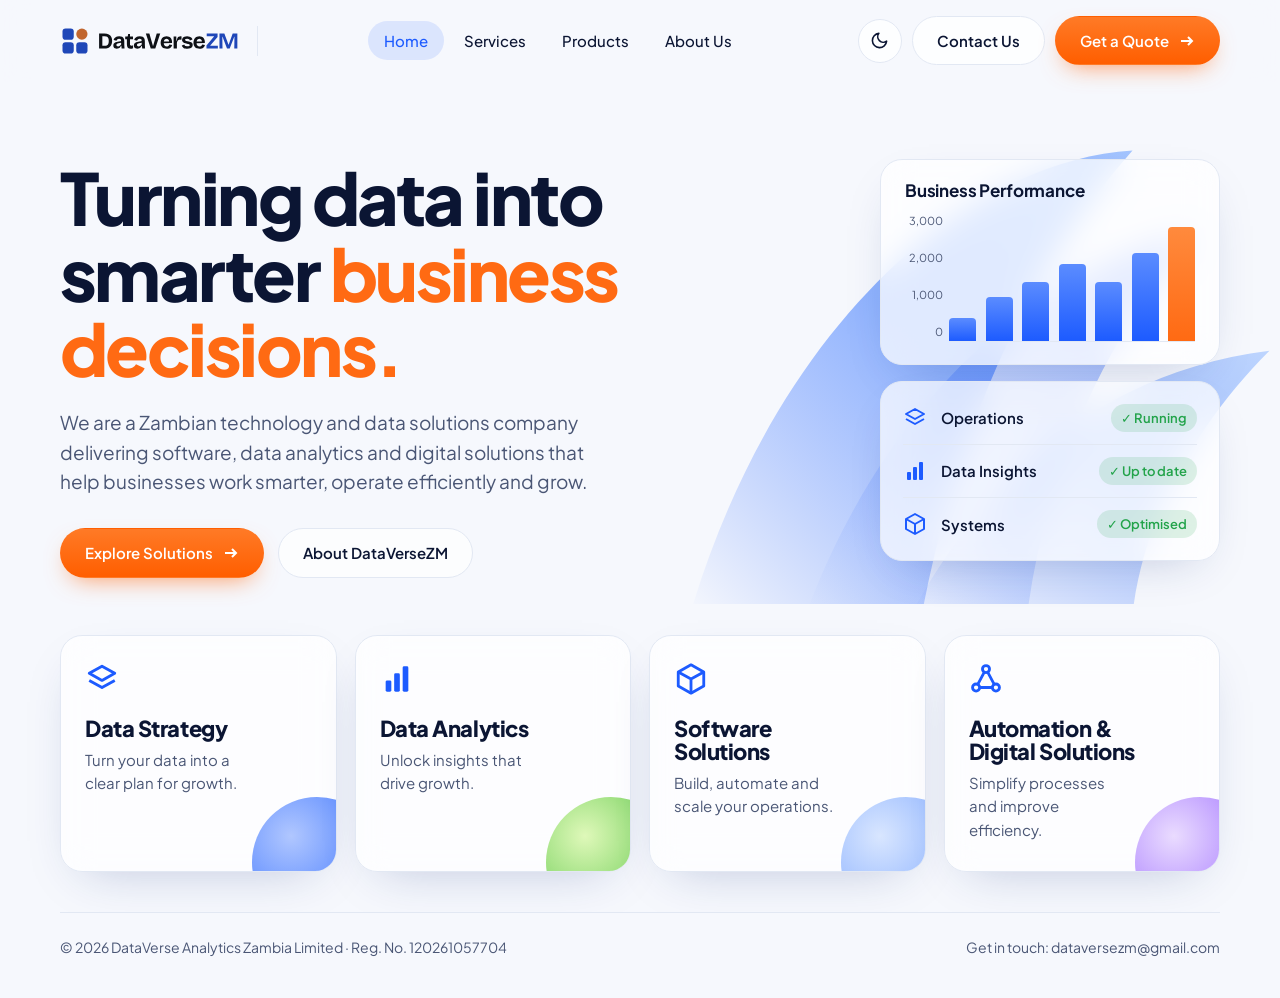
==== commit ce8f3e5b: "Move case studies into services" ====
--- a/index.html
+++ b/index.html
@@ -2,7 +2,7 @@
 <html lang="en">
 <head>
 <meta charset="utf-8">
-<meta name="viewport" content="width=device-width, initial-scale=1">
+<meta name="viewport" content="width=device-width, initial-scale=1, viewport-fit=cover">
 <title>DataVerseZM</title>
 <meta name="description" content="Zambian data science consultancy and software company. Data strategy, analytics, software and automation for businesses.">
 <link rel="canonical" href="https://dataversezm.com/">
@@ -84,8 +84,8 @@
 <header class="nav">
   <div class="wrap">
     <a class="logo" href="/" aria-label="DataVerseZM home"><img class="light-logo" src="/logo/dataversezm-logo-tight.svg" alt="DataVerseZM" width="179" height="30"><img class="dark-logo" src="/logo/dataversezm-logo-white-tight.svg" alt="DataVerseZM" width="179" height="30"></a>
-    <nav class="links" aria-label="Main">
-      <a class="active" aria-current="page" href="/">Home</a><a href="/services/">Services</a><a href="/products/">Products</a><a href="/about/">About Us</a><a href="/case-studies/">Case Studies</a>
+    <nav class="links" id="main-links" aria-label="Main">
+      <a class="active" aria-current="page" href="/">Home</a><a href="/services/">Services</a><a href="/products/">Products</a><a href="/about/">About Us</a><a class="m-only" href="/contact/">Contact Us</a>
     </nav>
     <div class="nav-right">
       <button class="theme-toggle" type="button" aria-label="Switch to dark mode">
@@ -155,6 +155,8 @@
   </div>
 </main>
 
+<nav class="tabbar" aria-label="Quick navigation"><a href="/" class="on" aria-current="page"><svg width="22" height="22" viewBox="0 0 24 24" fill="none" stroke="currentColor" stroke-width="1.9" stroke-linecap="round" stroke-linejoin="round" aria-hidden="true"><path d="M3 10.5L12 3l9 7.5V20a1 1 0 0 1-1 1h-5v-6h-6v6H4a1 1 0 0 1-1-1z"/></svg><span>Home</span></a><a href="/services/"><svg width="22" height="22" viewBox="0 0 24 24" fill="none" stroke="currentColor" stroke-width="1.9" stroke-linecap="round" stroke-linejoin="round" aria-hidden="true"><path d="M12 3l9 5-9 5-9-5 9-5z"/><path d="M3 13l9 5 9-5"/></svg><span>Services</span></a><a href="/products/"><svg width="22" height="22" viewBox="0 0 24 24" fill="none" stroke="currentColor" stroke-width="1.9" stroke-linecap="round" stroke-linejoin="round" aria-hidden="true"><path d="M12 2l9 5v10l-9 5-9-5V7l9-5z"/><path d="M3 7l9 5 9-5M12 12v10"/></svg><span>Products</span></a><a href="/about/"><svg width="22" height="22" viewBox="0 0 24 24" fill="none" stroke="currentColor" stroke-width="1.9" stroke-linecap="round" stroke-linejoin="round" aria-hidden="true"><circle cx="9" cy="8" r="3.5"/><path d="M2.5 20a6.5 6.5 0 0 1 13 0"/><path d="M16 4.6a3.5 3.5 0 0 1 0 6.8M18 14.3a6.5 6.5 0 0 1 3.5 5.7"/></svg><span>About</span></a><a href="/contact/"><svg width="22" height="22" viewBox="0 0 24 24" fill="none" stroke="currentColor" stroke-width="1.9" stroke-linecap="round" stroke-linejoin="round" aria-hidden="true"><path d="M4 5h16a1 1 0 0 1 1 1v11a1 1 0 0 1-1 1H8l-4 3V6a1 1 0 0 1 1-1z"/><path d="M8 10h8M8 13.5h5"/></svg><span>Contact</span></a></nav>
+
 <script src="/assets/site.js" defer></script>
 </body>
 </html>
--- a/assets/site.css
+++ b/assets/site.css
@@ -228,3 +228,45 @@
   .cta-strip{display:flex;flex-wrap:wrap;gap:20px;align-items:center;justify-content:space-between;margin-top:40px;padding:28px 32px}
   .cta-strip b{font-size:22px;letter-spacing:-.02em}
   @media (max-width:760px){.svc-detail{grid-template-columns:1fr}}
+
+/* product detail rows */
+.pstack{display:flex;flex-direction:column;gap:28px}
+.pdetail.prod{display:grid;grid-template-columns:minmax(0,1.15fr) minmax(0,.85fr);gap:32px;align-items:end;padding:44px 48px 0}
+.pdetail.flip .ptext{order:2}.pdetail.flip .pvis{order:1}
+.pdetail .ptext{padding-bottom:44px;align-self:center}
+.pdetail .ptag{margin:18px 0 10px;font-size:clamp(20px,2vw,26px);font-weight:700;letter-spacing:-.02em;line-height:1.25}
+.pdetail .pdesc{color:var(--muted);font-size:16px;max-width:560px}
+.pdetail ul{list-style:none;margin:18px 0 26px;padding:0;display:grid;gap:9px}
+.pdetail li{display:flex;gap:10px;font-size:15px}
+.pdetail li::before{content:"";flex:none;width:7px;height:7px;margin-top:8px;border-radius:2px;background:var(--orange)}
+.pdetail .phone{width:min(240px,90%);height:300px;font-size:11px;margin-top:0}
+.pdetail .phone .tiles .pc b{font-size:15px}
+@media (hover:hover) and (pointer:fine){.pdetail.prod:hover{transform:none}}
+@media (max-width:820px){.pdetail.prod{grid-template-columns:1fr;padding:30px 22px 0;gap:8px}.pdetail.flip .ptext{order:0}.pdetail .ptext{padding-bottom:10px}}
+
+/* floating liquid-glass tab bar (phones and tablets) */
+.nav .btn{white-space:nowrap}
+.tabbar{display:none}
+@media (max-width:1020px){
+  body{padding-bottom:calc(96px + env(safe-area-inset-bottom))}
+  .tabbar{display:flex;position:fixed;z-index:40;left:50%;transform:translateX(-50%);bottom:calc(14px + env(safe-area-inset-bottom));
+    width:min(440px,calc(100% - 24px));padding:6px;gap:2px;border-radius:999px;
+    background:linear-gradient(180deg,rgba(255,255,255,.55),rgba(255,255,255,.28));
+    backdrop-filter:blur(22px) saturate(190%);-webkit-backdrop-filter:blur(22px) saturate(190%);
+    border:1px solid rgba(255,255,255,.65);
+    box-shadow:0 18px 40px -14px rgba(16,32,90,.35),inset 0 1px 0 rgba(255,255,255,.9),inset 0 -1px 0 rgba(255,255,255,.25)}
+  [data-theme="dark"] .tabbar{background:linear-gradient(180deg,rgba(36,52,100,.72),rgba(10,18,44,.66));border-color:rgba(160,185,255,.22);
+    box-shadow:0 18px 44px -12px rgba(0,0,0,.7),inset 0 1px 0 rgba(255,255,255,.18),inset 0 -1px 0 rgba(255,255,255,.04)}
+  .tabbar a{flex:1;min-width:0;display:flex;flex-direction:column;align-items:center;gap:2px;padding:8px 2px 7px;border-radius:999px;
+    font-size:11px;font-weight:600;color:var(--muted);-webkit-tap-highlight-color:transparent;
+    transition:background-color .25s var(--ease-out),color .2s ease,transform .15s var(--ease-out)}
+  .tabbar a:active{transform:scale(.94)}
+  .tabbar a.on{color:var(--blue);background:linear-gradient(180deg,rgba(255,255,255,.85),rgba(255,255,255,.45));
+    box-shadow:inset 0 1px 0 #fff,0 4px 14px -6px rgba(29,91,255,.45)}
+  [data-theme="dark"] .tabbar a.on{color:#fff;background:linear-gradient(180deg,rgba(110,150,255,.35),rgba(76,130,255,.18));
+    box-shadow:inset 0 1px 0 rgba(255,255,255,.25),0 4px 16px -6px rgba(76,130,255,.6)}
+  .tabbar span{white-space:nowrap}
+}
+@supports not ((backdrop-filter:blur(1px)) or (-webkit-backdrop-filter:blur(1px))){.tabbar{background:var(--surface)!important}}
+.links .m-only{display:none}
+@media (max-width:560px){.nav .btn-primary .arrow{display:none}}
